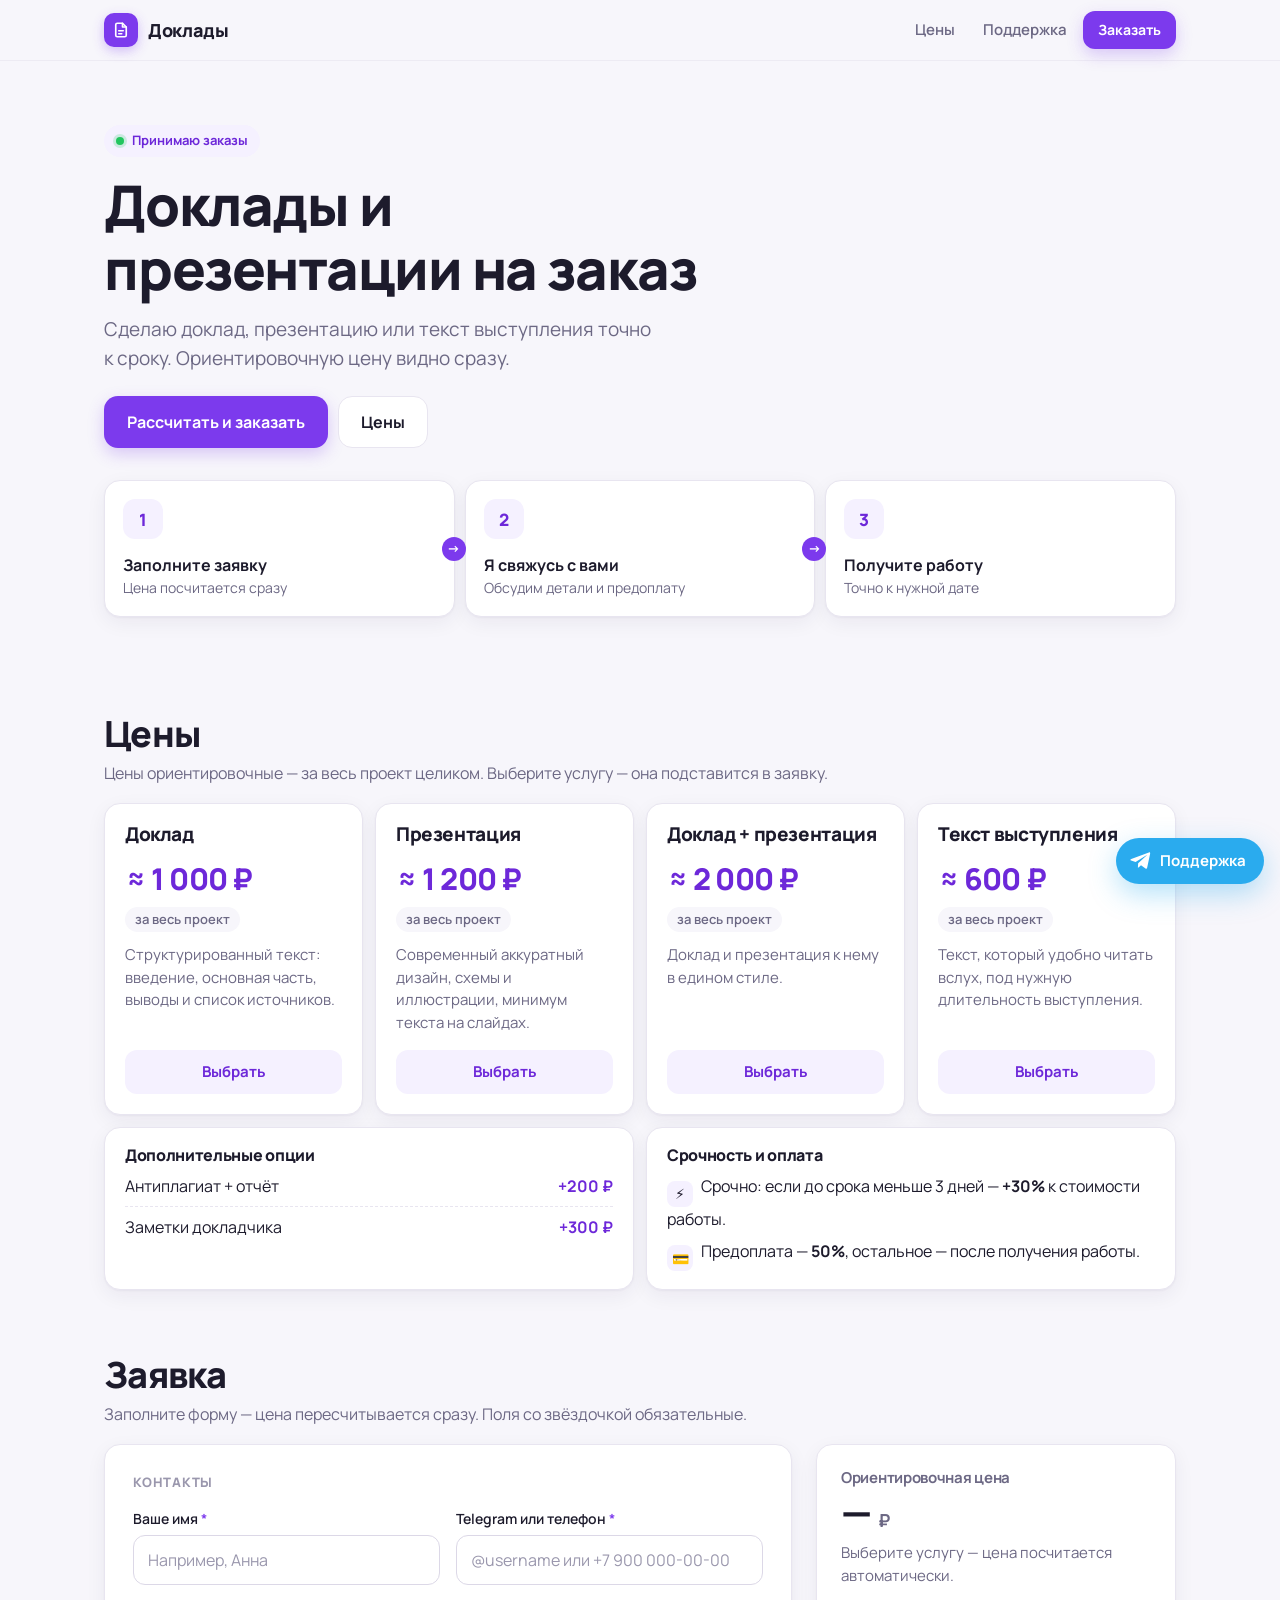
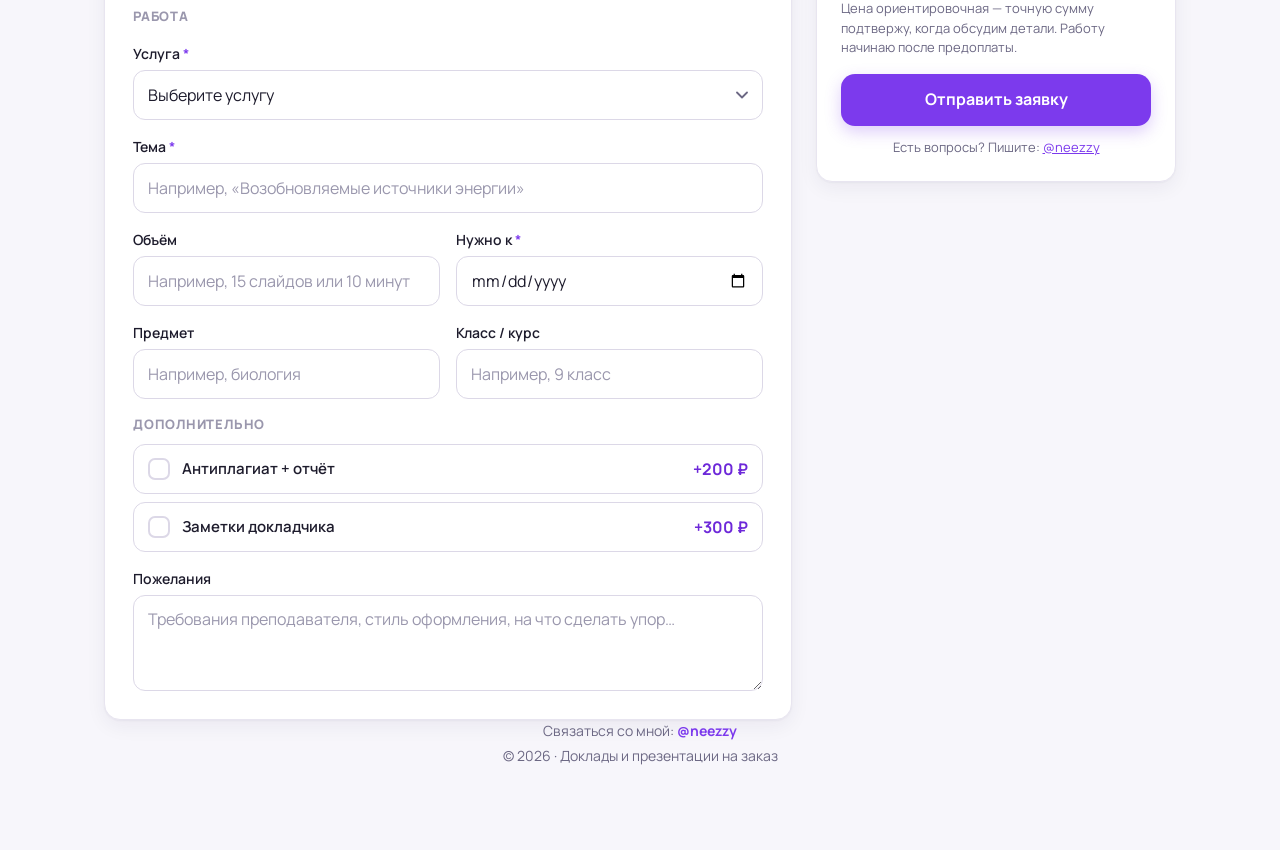
==== index.html @ 3e932bfd "Свой сервер на Node.js вместо Apps Script: админка, Telegram-бот, цены за проект, поддержка @neezzy " ====
<!doctype html>
<html lang="ru">
<head>
  <meta charset="utf-8">
  <meta name="viewport" content="width=device-width, initial-scale=1, viewport-fit=cover">
  <title>Доклады и презентации на заказ</title>
  <meta name="description" content="Доклады, презентации и тексты выступлений на заказ. Цена рассчитывается сразу.">
  <meta name="theme-color" content="#f7f6fb">

  <link rel="manifest" href="manifest.json">
  <link rel="icon" type="image/png" sizes="192x192" href="icons/icon-192.png">
  <link rel="apple-touch-icon" sizes="180x180" href="icons/apple-touch-icon.png">
  <meta name="apple-mobile-web-app-capable" content="yes">
  <meta name="mobile-web-app-capable" content="yes">
  <meta name="apple-mobile-web-app-title" content="Доклады">
  <meta name="apple-mobile-web-app-status-bar-style" content="default">

  <link rel="preconnect" href="https://fonts.googleapis.com">
  <link rel="preconnect" href="https://fonts.gstatic.com" crossorigin>
  <link rel="stylesheet" href="https://fonts.googleapis.com/css2?family=Manrope:wght@400;500;600;700;800&display=swap">
  <link rel="stylesheet" href="app.css">
</head>
<body>

<header class="topbar">
  <div class="wrap topbar-in">
    <a class="brand" href="#top">
      <span class="brand-mark" aria-hidden="true">
        <svg width="18" height="18" viewBox="0 0 24 24" fill="none" stroke="currentColor" stroke-width="2.2" stroke-linecap="round" stroke-linejoin="round"><path d="M14 3H7a2 2 0 0 0-2 2v14a2 2 0 0 0 2 2h10a2 2 0 0 0 2-2V8z"/><path d="M14 3v5h5"/><path d="M9 13h6M9 17h4"/></svg>
      </span>
      Доклады
    </a>
    <nav class="topnav" aria-label="Разделы">
      <a href="#prices">Цены</a>
      <a href="#" class="support-link" data-support target="_blank" rel="noopener">Поддержка</a>
      <a href="#order" class="btn btn-sm btn-primary">Заказать</a>
    </nav>
  </div>
</header>

<main id="top">
  <!-- Первый экран -->
  <section class="hero wrap">
    <span class="eyebrow" id="eyebrow">Принимаю заказы</span>
    <h1 id="heroTitle">Доклады и презентации на заказ</h1>
    <p class="lead" id="heroSubtitle"></p>
    <div class="hero-actions">
      <a href="#order" class="btn btn-primary btn-lg">Рассчитать и заказать</a>
      <a href="#prices" class="btn btn-ghost btn-lg">Цены</a>
    </div>
    <ol class="steps">
      <li class="step card">
        <span class="step-num">1</span>
        <div><b data-step-title>Заполните заявку</b><span class="sub" data-step-sub>Цена посчитается сразу</span></div>
      </li>
      <li class="step card">
        <span class="step-num">2</span>
        <div><b data-step-title>Я свяжусь с вами</b><span class="sub" data-step-sub>Обсудим детали и предоплату</span></div>
      </li>
      <li class="step card">
        <span class="step-num">3</span>
        <div><b data-step-title>Получите работу</b><span class="sub" data-step-sub>Точно к нужной дате</span></div>
      </li>
    </ol>
  </section>

  <!-- Цены -->
  <section id="prices" class="section wrap">
    <div class="section-head">
      <h2>Цены</h2>
      <p id="pricesText"></p>
    </div>
    <div class="services" id="servicesGrid"></div>
    <div class="extras">
      <div class="card extra-card" id="optionsCard">
        <h3>Дополнительные опции</h3>
        <ul class="extra-list" id="optionsList"></ul>
      </div>
      <div class="card extra-card">
        <h3>Срочность и оплата</h3>
        <p id="urgencyText"></p>
        <p id="prepayText"></p>
      </div>
    </div>
  </section>

  <!-- Заявка -->
  <section id="order" class="section wrap">
    <div class="section-head">
      <h2>Заявка</h2>
      <p>Заполните форму — цена пересчитывается сразу. Поля со звёздочкой обязательные.</p>
    </div>

    <div class="order-grid">
      <form id="orderForm" class="card form" novalidate autocomplete="on">
        <div class="form-group-title">Контакты</div>
        <div class="row-2">
          <div class="field">
            <label for="f-name">Ваше имя <span class="req">*</span></label>
            <input id="f-name" name="name" required maxlength="100" autocomplete="name" placeholder="Например, Анна">
            <div class="err">Укажите имя</div>
          </div>
          <div class="field">
            <label for="f-contact">Telegram или телефон <span class="req">*</span></label>
            <input id="f-contact" name="contact" required maxlength="100" autocomplete="tel" inputmode="text" placeholder="@username или +7 900 000-00-00">
            <div class="err">Укажите, как с вами связаться</div>
          </div>
        </div>

        <div class="form-group-title">Работа</div>
        <div class="field">
          <label for="f-service">Услуга <span class="req">*</span></label>
          <select id="f-service" name="serviceId" required></select>
          <div class="err">Выберите услугу</div>
        </div>
        <div class="field">
          <label for="f-topic">Тема <span class="req">*</span></label>
          <input id="f-topic" name="topic" required maxlength="300" placeholder="Например, «Возобновляемые источники энергии»">
          <div class="err">Укажите тему</div>
        </div>
        <div class="row-2">
          <div class="field">
            <label for="f-volume">Объём</label>
            <input id="f-volume" name="volume" maxlength="100" placeholder="Например, 15 слайдов или 10 минут">
          </div>
          <div class="field">
            <label for="f-deadline">Нужно к <span class="req">*</span></label>
            <input id="f-deadline" name="deadline" type="date" required>
            <div class="err">Выберите дату не раньше сегодняшней</div>
          </div>
        </div>
        <div class="row-2">
          <div class="field">
            <label for="f-subject">Предмет</label>
            <input id="f-subject" name="subject" maxlength="100" placeholder="Например, биология">
          </div>
          <div class="field">
            <label for="f-grade">Класс / курс</label>
            <input id="f-grade" name="grade" maxlength="50" placeholder="Например, 9 класс">
          </div>
        </div>

        <div id="optionsBlock">
          <div class="form-group-title" style="margin-bottom:10px">Дополнительно</div>
          <div class="options-list" id="optionsChecks"></div>
        </div>

        <div class="field">
          <label for="f-wishes">Пожелания</label>
          <textarea id="f-wishes" name="wishes" maxlength="2000" placeholder="Требования преподавателя, стиль оформления, на что сделать упор…"></textarea>
        </div>

        <!-- Ловушка для ботов: люди это поле не видят -->
        <div class="hp-field" aria-hidden="true">
          <label for="f-website">Не заполняйте это поле</label>
          <input id="f-website" name="website" tabindex="-1" autocomplete="off">
        </div>
      </form>

      <aside class="summary card" aria-live="polite">
        <h3>Ориентировочная цена</h3>
        <div id="summaryBody"></div>
        <div class="form-error" id="formError" hidden></div>
        <button type="submit" form="orderForm" class="btn btn-primary btn-lg btn-block" id="submitBtn">Отправить заявку</button>
        <div class="summary-contact" id="summaryContact"></div>
      </aside>
    </div>
  </section>
</main>

<footer class="site-footer wrap">
  <div id="footerContact"></div>
  <div style="margin-top:4px">© <span id="year"></span> · <span id="footerText">Доклады и презентации на заказ</span></div>
</footer>

<!-- Кнопка поддержки -->
<a href="#" class="support-fab" data-support target="_blank" rel="noopener" aria-label="Написать в поддержку в Telegram" hidden>
  <svg width="22" height="22" viewBox="0 0 24 24" fill="currentColor" aria-hidden="true"><path d="M21.9 4.3 18.7 19.4c-.2 1.1-.9 1.3-1.8.8l-4.9-3.6-2.4 2.3c-.3.3-.5.5-1 .5l.3-5 9.2-8.3c.4-.4-.1-.6-.6-.2L6.1 13 1.2 11.5c-1.1-.3-1.1-1.1.2-1.6L20.6 2.6c.9-.3 1.7.2 1.3 1.7z"/></svg>
  <span>Поддержка</span>
</a>

<!-- Окно «Заявка отправлена» -->
<div class="modal" id="doneModal" hidden role="dialog" aria-modal="true" aria-labelledby="doneTitle">
  <div class="modal-box card">
    <div class="modal-ico" aria-hidden="true">
      <svg width="32" height="32" viewBox="0 0 24 24" fill="none" stroke="currentColor" stroke-width="2.4" stroke-linecap="round" stroke-linejoin="round"><path d="m5 12.5 4.5 4.5L19 7.5"/></svg>
    </div>
    <h2 id="doneTitle">Заявка отправлена</h2>
    <p>Я скоро свяжусь с вами, чтобы обсудить детали.<br><span id="doneSupport"></span></p>
    <div class="modal-facts">
      <div class="modal-fact"><span>Номер заявки</span><b id="doneId">—</b></div>
      <div class="modal-fact"><span>Сумма</span><b id="doneTotal">—</b></div>
    </div>
    <p id="donePrepay" style="margin:-8px 0 18px;font-size:14px"></p>
    <button type="button" class="btn btn-primary btn-block btn-lg" id="doneClose">Хорошо</button>
  </div>
</div>

<script src="config.js"></script>
<script src="common.js"></script>
<script>
(function () {
  'use strict';
  var A = window.App;
  var $ = function (id) { return document.getElementById(id); };
  var config = A.normalizeConfig(A.DEFAULT_CONFIG);
  var CLIENT_KEY = 'zk_client';

  var form = $('orderForm');
  var f = {
    name: $('f-name'), contact: $('f-contact'), service: $('f-service'), topic: $('f-topic'),
    volume: $('f-volume'), deadline: $('f-deadline'), subject: $('f-subject'), grade: $('f-grade'),
    wishes: $('f-wishes'), website: $('f-website')
  };

  A.mountDemoBanner();
  $('year').textContent = new Date().getFullYear();
  f.deadline.min = A.todayStr();

  // Имя и контакт из прошлого раза
  var saved = A.lsGet(CLIENT_KEY, null);
  if (saved) {
    f.name.value = saved.name || '';
    f.contact.value = saved.contact || '';
  }

  function contactLinkHtml(contact) {
    var href = A.contactHref(contact);
    var text = A.esc(contact);
    return href ? '<a href="' + A.esc(href) + '" target="_blank" rel="noopener">' + text + '</a>' : '<b>' + text + '</b>';
  }

  function renderTexts() {
    $('eyebrow').textContent = config.eyebrow;
    $('eyebrow').hidden = !config.eyebrow;
    var titles = document.querySelectorAll('[data-step-title]');
    var subs = document.querySelectorAll('[data-step-sub]');
    config.steps.forEach(function (st, i) {
      titles[i].textContent = st.title;
      subs[i].textContent = st.sub;
      titles[i].closest('.step').hidden = !st.title && !st.sub;
    });
    $('pricesText').textContent = config.pricesText;
    $('pricesText').hidden = !config.pricesText;
    $('footerText').textContent = config.footerText;
    var supportHref = A.contactHref(config.support);
    document.querySelectorAll('[data-support]').forEach(function (a) {
      a.hidden = !supportHref;
      if (supportHref) a.href = supportHref;
    });
    $('doneSupport').innerHTML = config.support ? 'Если что-то срочно — пишите: ' + contactLinkHtml(config.support) : '';
    $('heroTitle').textContent = config.heroTitle;
    $('heroSubtitle').textContent = config.heroSubtitle;
    $('heroSubtitle').hidden = !config.heroSubtitle;
    if (config.contact) {
      $('footerContact').innerHTML = 'Связаться со мной: ' + contactLinkHtml(config.contact);
      $('summaryContact').innerHTML = 'Есть вопросы? Пишите: ' + contactLinkHtml(config.contact);
    } else {
      $('footerContact').innerHTML = '';
      $('summaryContact').innerHTML = '';
    }
  }

  function renderPrices() {
    $('servicesGrid').innerHTML = config.services.map(function (s) {
      return '<article class="service card">' +
        '<h3>' + A.esc(s.name) + '</h3>' +
        '<div class="service-price"><span class="amount">≈ ' + A.money(s.price) + '</span></div>' +
        '<span class="service-min">за весь проект</span>' +
        (s.desc ? '<p>' + A.esc(s.desc) + '</p>' : '<p></p>') +
        '<button type="button" class="btn btn-soft btn-block" data-pick="' + A.esc(s.id) + '">Выбрать</button>' +
        '</article>';
    }).join('');

    $('optionsCard').hidden = !config.options.length;
    $('optionsList').innerHTML = config.options.map(function (o) {
      return '<li><span>' + A.esc(o.name) + '</span><b>+' + A.money(o.price) + '</b></li>';
    }).join('');

    var u = config.urgency;
    $('urgencyText').innerHTML = u.percent > 0 && u.days > 0
      ? '<span class="ico">⚡</span>Срочно: если до срока меньше ' + u.days + ' ' + A.plural(u.days, ['дня', 'дней', 'дней']) + ' — <b>+' + u.percent + '%</b> к стоимости работы.'
      : '<span class="ico">⚡</span>Срочные заказы — без наценки.';
    $('prepayText').innerHTML = config.prepay > 0
      ? '<span class="ico">💳</span>Предоплата — <b>' + config.prepay + '%</b>, остальное — после получения работы.'
      : '<span class="ico">💳</span>Оплата после получения работы.';
  }

  function renderFormChoices() {
    var current = f.service.value;
    f.service.innerHTML = '<option value="" disabled' + (current ? '' : ' selected') + '>Выберите услугу</option>' +
      config.services.map(function (s) {
        return '<option value="' + A.esc(s.id) + '">' + A.esc(s.name) + ' — ≈ ' + A.money(s.price) + '</option>';
      }).join('');
    if (current && config.services.some(function (s) { return s.id === current; })) f.service.value = current;

    var checked = selectedOptions();
    $('optionsBlock').hidden = !config.options.length;
    $('optionsChecks').innerHTML = config.options.map(function (o) {
      return '<label class="check"><input type="checkbox" name="options" value="' + A.esc(o.id) + '"' +
        (checked.indexOf(o.id) !== -1 ? ' checked' : '') + '>' +
        '<span class="check-text">' + A.esc(o.name) + '</span><span class="check-price">+' + A.money(o.price) + '</span></label>';
    }).join('');
  }

  function selectedOptions() {
    return Array.prototype.map.call(form.querySelectorAll('input[name="options"]:checked'), function (x) { return x.value; });
  }

  function readForm() {
    return {
      name: f.name.value, contact: f.contact.value, serviceId: f.service.value, topic: f.topic.value,
      volume: f.volume.value, deadline: f.deadline.value, subject: f.subject.value, grade: f.grade.value,
      wishes: f.wishes.value, options: selectedOptions(), website: f.website.value
    };
  }

  function updateSummary() {
    var input = readForm();
    var c = A.calcPrice(config, input);
    if (!c.ok) {
      $('summaryBody').innerHTML =
        '<div class="summary-total">— <small>₽</small></div>' +
        '<p class="summary-empty">Выберите услугу — цена посчитается автоматически.</p>' +
        (config.note ? '<p class="summary-note">' + A.esc(config.note) + '</p>' : '');
      return;
    }
    var lines = [];
    lines.push('<li><span>' + A.esc(c.service.name) + ' (весь проект)</span><span>' + A.money(c.base) + '</span></li>');
    c.options.forEach(function (o) {
      lines.push('<li><span>' + A.esc(o.name) + '</span><span>+' + A.money(o.price) + '</span></li>');
    });
    if (c.urgent) {
      var when = c.daysLeft === 0 ? 'сегодня' : 'через ' + c.daysLeft + ' ' + A.plural(c.daysLeft, ['день', 'дня', 'дней']);
      lines.push('<li class="urgent"><span>Срочность (' + when + '), +' + config.urgency.percent + '%</span><span>+' + A.money(c.urgencySum) + '</span></li>');
    }
    $('summaryBody').innerHTML =
      '<div class="summary-total">≈ ' + A.money(c.total) + '</div>' +
      '<ul class="summary-lines">' + lines.join('') + '</ul>' +
      (config.prepay > 0 ? '<div class="summary-prepay"><span>Предоплата ' + config.prepay + '%</span><b>' + A.money(c.prepay) + '</b></div>' : '') +
      (config.note ? '<p class="summary-note">' + A.esc(config.note) + '</p>' : '');
  }

  function renderAll() {
    renderTexts();
    renderPrices();
    renderFormChoices();
    updateSummary();
  }

  A.loadConfig(function (cfg) {
    config = cfg;
    renderAll();
  });

  // «Выбрать» в карточке услуги
  $('servicesGrid').addEventListener('click', function (e) {
    var btn = e.target.closest('[data-pick]');
    if (!btn) return;
    f.service.value = btn.getAttribute('data-pick');
    f.service.closest('.field').classList.remove('invalid');
    updateSummary();
    document.getElementById('order').scrollIntoView({ behavior: 'smooth', block: 'start' });
    setTimeout(function () { (f.name.value ? f.topic : f.name).focus({ preventScroll: true }); }, 450);
  });

  form.addEventListener('input', function (e) {
    var field = e.target.closest('.field');
    if (field) field.classList.remove('invalid');
    $('formError').hidden = true;
    updateSummary();
  });
  form.addEventListener('change', updateSummary);

  function validate() {
    var bad = [];
    function check(el, ok) {
      var field = el.closest('.field');
      field.classList.toggle('invalid', !ok);
      if (!ok) bad.push(el);
    }
    var dl = A.daysUntil(f.deadline.value);
    check(f.name, f.name.value.trim().length > 0);
    check(f.contact, f.contact.value.trim().length >= 3);
    check(f.service, !!f.service.value);
    check(f.topic, f.topic.value.trim().length > 0);
    check(f.deadline, dl !== null && dl >= 0 && dl <= 730);
    if (bad.length) {
      bad[0].focus();
      bad[0].scrollIntoView({ behavior: 'smooth', block: 'center' });
    }
    return !bad.length;
  }

  form.addEventListener('submit', function (e) {
    e.preventDefault();
    $('formError').hidden = true;
    if (!validate()) return;

    var input = readForm();
    var calc = A.calcPrice(config, input);
    var btn = $('submitBtn');
    btn.disabled = true;
    btn.textContent = 'Отправляем…';

    A.api('order', { order: input }).then(function (res) {
      A.lsSet(CLIENT_KEY, { name: input.name.trim(), contact: input.contact.trim() });
      var total = res.total != null ? res.total : calc.total;
      var prepay = res.prepay != null ? res.prepay : calc.prepay;
      $('doneId').textContent = '№' + (res.id || '—');
      $('doneTotal').textContent = '≈ ' + A.money(total);
      $('donePrepay').textContent = config.prepay > 0 ? 'Предоплата ' + config.prepay + '%: ' + A.money(prepay) : '';
      $('doneModal').hidden = false;
      $('doneClose').focus();

      // Очищаем поля заказа, имя и контакт оставляем
      [f.topic, f.volume, f.deadline, f.subject, f.grade, f.wishes].forEach(function (el) { el.value = ''; });
      f.service.selectedIndex = 0;
      form.querySelectorAll('input[name="options"]').forEach(function (x) { x.checked = false; });
      updateSummary();
    }).catch(function (err) {
      $('formError').textContent = err.message || 'Не удалось отправить заявку';
      $('formError').hidden = false;
    }).then(function () {
      btn.disabled = false;
      btn.textContent = 'Отправить заявку';
    });
  });

  function closeModal() { $('doneModal').hidden = true; }
  $('doneClose').addEventListener('click', closeModal);
  $('doneModal').addEventListener('click', function (e) { if (e.target === this) closeModal(); });
  document.addEventListener('keydown', function (e) { if (e.key === 'Escape') closeModal(); });

  A.showIosInstallHint('zk_ios_hint_client', 'Доклады');
})();
</script>
</body>
</html>
---- app.css ----
/* ===== Базовые переменные ===== */
:root {
  color-scheme: light;
  --accent: #7c3aed;
  --accent-600: #6d28d9;
  --accent-700: #5b21b6;
  --accent-50: #f5f1ff;
  --accent-100: #ece4ff;
  --accent-200: #dccdfd;
  --bg: #f7f6fb;
  --card: #ffffff;
  --text: #1d1b2c;
  --muted: #6c6884;
  --faint: #9a97ad;
  --border: #e8e5f0;
  --input: #dcd8e7;
  --green: #15803d;
  --green-bg: #e9f8ef;
  --amber: #b45309;
  --amber-bg: #fff4dc;
  --red: #dc2626;
  --red-bg: #fdecec;
  --blue: #2563eb;
  --blue-bg: #e8f0fe;
  --gray: #8f8ca3;
  --radius-sm: 12px;
  --radius: 14px;
  --radius-lg: 16px;
  --shadow: 0 1px 2px rgba(30, 20, 70, .04), 0 6px 20px rgba(30, 20, 70, .06);
  --shadow-lg: 0 2px 6px rgba(30, 20, 70, .05), 0 20px 48px rgba(30, 20, 70, .12);
  --safe-top: env(safe-area-inset-top, 0px);
  --safe-right: env(safe-area-inset-right, 0px);
  --safe-bottom: env(safe-area-inset-bottom, 0px);
  --safe-left: env(safe-area-inset-left, 0px);
  --header-h: 60px;
}

*, *::before, *::after { box-sizing: border-box; }

html {
  -webkit-text-size-adjust: 100%;
  text-size-adjust: 100%;
  scroll-behavior: smooth;
  scroll-padding-top: calc(var(--header-h) + var(--safe-top) + 12px);
}

body {
  margin: 0;
  min-height: 100vh;
  min-height: 100dvh;
  font-family: 'Manrope', system-ui, -apple-system, 'Segoe UI', Roboto, sans-serif;
  font-size: 16px;
  line-height: 1.5;
  color: var(--text);
  background: var(--bg);
  -webkit-font-smoothing: antialiased;
  -webkit-tap-highlight-color: transparent;
  padding-left: var(--safe-left);
  padding-right: var(--safe-right);
  overflow-x: hidden;
}

h1, h2, h3 { line-height: 1.15; margin: 0; letter-spacing: -.02em; }
p { margin: 0; }
a { color: var(--accent); }
img { max-width: 100%; display: block; }
[hidden] { display: none !important; }

.wrap {
  width: 100%;
  max-width: 1120px;
  margin: 0 auto;
  padding: 0 16px;
}

.muted { color: var(--muted); }
.visually-hidden {
  position: absolute !important; width: 1px; height: 1px; overflow: hidden;
  clip: rect(0 0 0 0); white-space: nowrap;
}

/* ===== Кнопки ===== */
.btn {
  -webkit-appearance: none;
  appearance: none;
  display: inline-flex;
  align-items: center;
  justify-content: center;
  gap: 8px;
  min-height: 44px;
  padding: 10px 18px;
  border: 1px solid transparent;
  border-radius: var(--radius-sm);
  font: inherit;
  font-weight: 700;
  font-size: 15px;
  line-height: 1.2;
  text-decoration: none;
  cursor: pointer;
  transition: background-color .15s, border-color .15s, color .15s, box-shadow .15s, transform .1s;
  white-space: nowrap;
  user-select: none;
}
.btn:active { transform: translateY(1px); }
.btn:disabled { opacity: .6; cursor: default; transform: none; }
.btn:focus-visible { outline: 3px solid var(--accent-200); outline-offset: 2px; }

.btn-primary { background: var(--accent); color: #fff; box-shadow: 0 6px 16px rgba(124, 58, 237, .25); }
.btn-primary:hover { background: var(--accent-600); }
.btn-ghost { background: var(--card); color: var(--text); border-color: var(--border); }
.btn-ghost:hover { border-color: var(--accent-200); color: var(--accent-600); }
.btn-soft { background: var(--accent-50); color: var(--accent-600); }
.btn-soft:hover { background: var(--accent-100); }
.btn-danger { background: transparent; color: var(--red); border-color: transparent; }
.btn-danger:hover { background: var(--red-bg); }
.btn-lg { min-height: 52px; padding: 14px 22px; font-size: 16px; border-radius: var(--radius); }
.btn-sm { min-height: 38px; padding: 8px 14px; font-size: 14px; }
.btn-block { width: 100%; }
.btn-icon { min-width: 44px; padding: 10px; }

/* ===== Карточки ===== */
.card {
  background: var(--card);
  border: 1px solid var(--border);
  border-radius: var(--radius-lg);
  box-shadow: var(--shadow);
}

/* ===== Поля ===== */
.field { display: flex; flex-direction: column; gap: 6px; min-width: 0; }
.field > label, .field-label { font-weight: 600; font-size: 14px; color: var(--text); }
.req { color: var(--accent); }
.hint { font-size: 13px; color: var(--muted); }

.input, .field input, .field select, .field textarea {
  -webkit-appearance: none;
  appearance: none;
  width: 100%;
  min-height: 48px;
  padding: 12px 14px;
  font: inherit;
  font-size: 16px; /* меньше 16px — iOS будет приближать поле */
  color: var(--text);
  background: #fff;
  border: 1px solid var(--input);
  border-radius: var(--radius-sm);
  transition: border-color .15s, box-shadow .15s;
}
.field textarea, textarea.input { min-height: 96px; resize: vertical; line-height: 1.45; }
.field select, select.input {
  padding-right: 40px;
  background-image: url("data:image/svg+xml,%3Csvg xmlns='http://www.w3.org/2000/svg' width='12' height='8' viewBox='0 0 12 8'%3E%3Cpath d='M1 1.5 6 6.5l5-5' fill='none' stroke='%236c6884' stroke-width='1.8' stroke-linecap='round' stroke-linejoin='round'/%3E%3C/svg%3E");
  background-repeat: no-repeat;
  background-position: right 14px center;
}
.field input[type="date"] { display: block; line-height: 22px; }
.field input[type="date"]::-webkit-date-and-time-value { text-align: left; }
.input:focus, .field input:focus, .field select:focus, .field textarea:focus {
  outline: none;
  border-color: var(--accent);
  box-shadow: 0 0 0 4px var(--accent-100);
}
.input::placeholder, .field input::placeholder, .field textarea::placeholder { color: var(--faint); }
.field.invalid input, .field.invalid select, .field.invalid textarea { border-color: var(--red); }
.field .err { display: none; font-size: 13px; color: var(--red); font-weight: 600; }
.field.invalid .err { display: block; }

.check {
  display: flex;
  align-items: center;
  gap: 12px;
  padding: 12px 14px;
  border: 1px solid var(--input);
  border-radius: var(--radius-sm);
  background: #fff;
  cursor: pointer;
  transition: border-color .15s, background-color .15s;
}
.check:hover { border-color: var(--accent-200); }
.check input {
  -webkit-appearance: none;
  appearance: none;
  flex: none;
  width: 22px; height: 22px;
  margin: 0;
  border: 2px solid var(--input);
  border-radius: 7px;
  background: #fff center / 14px no-repeat;
  cursor: pointer;
  transition: background-color .15s, border-color .15s;
}
.check input:checked {
  background-color: var(--accent);
  border-color: var(--accent);
  background-image: url("data:image/svg+xml,%3Csvg xmlns='http://www.w3.org/2000/svg' viewBox='0 0 16 16'%3E%3Cpath d='m3.5 8.5 3 3 6-7' fill='none' stroke='%23fff' stroke-width='2.2' stroke-linecap='round' stroke-linejoin='round'/%3E%3C/svg%3E");
}
.check input:focus-visible { outline: 3px solid var(--accent-200); outline-offset: 2px; }
.check:has(input:checked) { border-color: var(--accent); background: var(--accent-50); }
.check-text { flex: 1; font-weight: 600; font-size: 15px; }
.check-price { font-weight: 700; color: var(--accent-600); white-space: nowrap; }

/* ===== Плашка демо-режима ===== */
.demo-banner {
  position: relative;
  z-index: 60;
  padding: calc(8px + var(--safe-top)) 16px 8px;
  background: #fff4dc;
  color: #7a4a00;
  font-size: 13px;
  text-align: center;
  border-bottom: 1px solid #f6dfa8;
}
.is-demo .topbar { top: 0; }

/* ===== Тост ===== */
.toast {
  position: fixed;
  left: 50%;
  bottom: calc(24px + var(--safe-bottom));
  z-index: 200;
  max-width: calc(100% - 32px);
  padding: 12px 18px;
  border-radius: var(--radius-sm);
  background: #1d1b2c;
  color: #fff;
  font-weight: 600;
  font-size: 14px;
  box-shadow: var(--shadow-lg);
  transform: translate(-50%, 20px);
  opacity: 0;
  pointer-events: none;
  transition: opacity .2s, transform .2s;
}
.toast.show { opacity: 1; transform: translate(-50%, 0); }
.toast-error { background: var(--red); }
.toast-ok { background: #1d1b2c; }

/* ===== Подсказка «На экран Домой» ===== */
.ios-hint {
  position: fixed;
  left: 12px;
  right: 12px;
  bottom: calc(12px + var(--safe-bottom));
  z-index: 150;
  display: flex;
  align-items: center;
  gap: 12px;
  padding: 12px 12px 12px 14px;
  background: #fff;
  border: 1px solid var(--border);
  border-radius: var(--radius-lg);
  box-shadow: var(--shadow-lg);
  animation: slide-up .3s ease-out;
}
.ios-hint-icon img { width: 44px; height: 44px; border-radius: 11px; }
.ios-hint-text { flex: 1; display: flex; flex-direction: column; font-size: 13px; color: var(--muted); line-height: 1.4; }
.ios-hint-text b { color: var(--text); font-size: 14px; }
.ios-share { display: inline-flex; vertical-align: -3px; color: #0a84ff; }
.ios-hint-close {
  flex: none;
  width: 36px; height: 36px;
  border: 0;
  border-radius: 50%;
  background: var(--bg);
  color: var(--muted);
  font-size: 22px;
  line-height: 1;
  cursor: pointer;
}
@keyframes slide-up { from { transform: translateY(20px); opacity: 0; } to { transform: none; opacity: 1; } }

/* ===================================================================
   КЛИЕНТСКИЙ САЙТ
   =================================================================== */

.topbar {
  position: sticky;
  top: 0;
  z-index: 50;
  padding-top: var(--safe-top);
  background: rgba(247, 246, 251, .85);
  -webkit-backdrop-filter: saturate(180%) blur(14px);
  backdrop-filter: saturate(180%) blur(14px);
  border-bottom: 1px solid rgba(232, 229, 240, .7);
}
.is-demo .topbar { padding-top: 0; }
.topbar-in { display: flex; align-items: center; justify-content: space-between; height: var(--header-h); gap: 12px; }
.brand { display: inline-flex; align-items: center; gap: 10px; font-weight: 800; font-size: 18px; color: var(--text); text-decoration: none; letter-spacing: -.02em; }
.brand-mark {
  display: grid; place-items: center;
  width: 34px; height: 34px;
  border-radius: 10px;
  background: var(--accent);
  color: #fff;
  box-shadow: 0 4px 12px rgba(124, 58, 237, .3);
}
.topnav { display: flex; align-items: center; gap: 4px; }
.topnav a:not(.btn) {
  padding: 8px 12px;
  border-radius: 10px;
  color: var(--muted);
  font-weight: 600;
  font-size: 15px;
  text-decoration: none;
}
.topnav a:not(.btn):hover { color: var(--text); background: rgba(124, 58, 237, .06); }

/* Первый экран */
.hero { padding-top: 36px; padding-bottom: 24px; }
.eyebrow {
  display: inline-flex; align-items: center; gap: 8px;
  padding: 6px 12px;
  border-radius: 999px;
  background: var(--accent-50);
  color: var(--accent-600);
  font-size: 13px;
  font-weight: 700;
}
.eyebrow::before { content: ''; width: 8px; height: 8px; border-radius: 50%; background: #22c55e; box-shadow: 0 0 0 3px rgba(34, 197, 94, .2); }
.hero h1 { margin-top: 16px; font-size: clamp(32px, 8.5vw, 56px); font-weight: 800; max-width: 16ch; }
.hero h1 .accent { color: var(--accent); }
.hero .lead { margin-top: 14px; font-size: clamp(16px, 4.2vw, 19px); color: var(--muted); max-width: 46ch; }
.hero-actions { display: flex; flex-wrap: wrap; gap: 10px; margin-top: 24px; }
.hero-actions .btn { flex: 1 1 auto; }

.steps { list-style: none; margin: 32px 0 0; padding: 0; display: grid; gap: 10px; counter-reset: step; }
.step {
  position: relative;
  display: flex; align-items: center; gap: 14px;
  padding: 14px 16px;
}
.step-num {
  flex: none;
  display: grid; place-items: center;
  width: 40px; height: 40px;
  border-radius: 12px;
  background: var(--accent-50);
  color: var(--accent-600);
  font-weight: 800;
  font-size: 17px;
}
.step b { display: block; font-size: 16px; }
.step span.sub { display: block; color: var(--muted); font-size: 14px; }

/* Секции */
.section { padding-top: 40px; padding-bottom: 8px; }
.section-head { margin-bottom: 18px; }
.section-head h2 { font-size: clamp(26px, 6vw, 36px); font-weight: 800; }
.section-head p { margin-top: 6px; color: var(--muted); }

/* Цены */
.services { display: grid; gap: 12px; }
.service {
  display: flex; flex-direction: column;
  padding: 20px;
  transition: border-color .15s, box-shadow .15s, transform .15s;
}
.service:hover { border-color: var(--accent-200); box-shadow: var(--shadow-lg); }
.service h3 { font-size: 19px; font-weight: 800; }
.service-price { margin-top: 10px; display: flex; align-items: baseline; gap: 6px; flex-wrap: wrap; }
.service-price .amount { font-size: 30px; font-weight: 800; letter-spacing: -.03em; color: var(--accent-600); }
.service-price .per { color: var(--muted); font-weight: 600; }
.service-min {
  display: inline-block;
  margin-top: 6px;
  padding: 3px 10px;
  border-radius: 999px;
  background: var(--bg);
  color: var(--muted);
  font-size: 13px;
  font-weight: 600;
  align-self: flex-start;
}
.service p { margin-top: 12px; color: var(--muted); font-size: 15px; flex: 1; }
.service .btn { margin-top: 16px; }

.extras { display: grid; gap: 12px; margin-top: 12px; }
.extra-card { padding: 18px 20px; }
.extra-card h3 { font-size: 16px; font-weight: 800; margin-bottom: 10px; }
.extra-list { list-style: none; margin: 0; padding: 0; }
.extra-list li { display: flex; justify-content: space-between; gap: 12px; padding: 8px 0; border-top: 1px dashed var(--border); }
.extra-list li:first-child { border-top: 0; padding-top: 0; }
.extra-list b { white-space: nowrap; color: var(--accent-600); }
.extra-card p + p { margin-top: 8px; }
.extra-card .ico { display: inline-grid; place-items: center; width: 26px; height: 26px; margin-right: 8px; border-radius: 8px; background: var(--accent-50); vertical-align: -7px; font-size: 14px; }

/* Форма заявки */
.order-grid { display: grid; gap: 16px; align-items: start; }
.form { padding: 20px; display: grid; gap: 16px; }
.form-group-title { font-size: 13px; font-weight: 800; letter-spacing: .06em; text-transform: uppercase; color: var(--faint); margin-top: 6px; }
.form-group-title:first-child { margin-top: 0; }
.row-2 { display: grid; gap: 16px; }
.options-list { display: grid; gap: 8px; }
.hp-field { position: absolute; left: -10000px; top: auto; width: 1px; height: 1px; overflow: hidden; }

/* Предварительная цена */
.summary { padding: 20px; }
.summary h3 { font-size: 15px; font-weight: 700; color: var(--muted); }
.summary-total { margin-top: 4px; font-size: 40px; font-weight: 800; letter-spacing: -.03em; color: var(--text); line-height: 1.1; }
.summary-total small { font-size: 18px; color: var(--muted); font-weight: 700; }
.summary-empty { margin-top: 8px; color: var(--muted); font-size: 15px; }
.summary-lines { list-style: none; margin: 16px 0 0; padding: 0; font-size: 14px; }
.summary-lines li { display: flex; justify-content: space-between; gap: 12px; padding: 8px 0; border-top: 1px solid var(--border); }
.summary-lines li span:first-child { color: var(--muted); }
.summary-lines li span:last-child { font-weight: 700; white-space: nowrap; }
.summary-lines li.urgent span { color: var(--amber); }
.summary-prepay {
  display: flex; justify-content: space-between; align-items: center; gap: 12px;
  margin-top: 14px;
  padding: 12px 14px;
  border-radius: var(--radius-sm);
  background: var(--accent-50);
  color: var(--accent-700);
  font-weight: 700;
}
.summary-prepay b { font-size: 18px; white-space: nowrap; }
.summary-note { margin-top: 12px; font-size: 13px; color: var(--muted); }
.summary .btn { margin-top: 16px; }
.summary-contact { margin-top: 12px; font-size: 13px; color: var(--muted); text-align: center; }
.form-error {
  margin-top: 12px;
  padding: 10px 12px;
  border-radius: var(--radius-sm);
  background: var(--red-bg);
  color: var(--red);
  font-size: 14px;
  font-weight: 600;
}

.site-footer { padding: 40px 0 calc(32px + var(--safe-bottom)); color: var(--muted); font-size: 14px; text-align: center; }
.site-footer a { font-weight: 700; text-decoration: none; }

/* Модальное окно */
.modal {
  position: fixed; inset: 0;
  z-index: 180;
  display: grid; place-items: center;
  padding: calc(16px + var(--safe-top)) 16px calc(16px + var(--safe-bottom));
  background: rgba(29, 27, 44, .45);
  -webkit-backdrop-filter: blur(4px);
  backdrop-filter: blur(4px);
  animation: fade-in .2s;
}
.modal-box {
  width: 100%; max-width: 420px;
  padding: 28px 24px 24px;
  text-align: center;
  animation: pop-in .25s cubic-bezier(.2, .9, .3, 1.2);
}
.modal-ico {
  display: grid; place-items: center;
  width: 64px; height: 64px;
  margin: 0 auto 16px;
  border-radius: 20px;
  background: var(--green-bg);
  color: var(--green);
}
.modal-box h2 { font-size: 24px; font-weight: 800; }
.modal-box p { margin-top: 8px; color: var(--muted); }
.modal-facts { display: grid; grid-template-columns: 1fr 1fr; gap: 10px; margin: 20px 0; }
.modal-fact { padding: 12px; border-radius: var(--radius-sm); background: var(--bg); }
.modal-fact span { display: block; font-size: 12px; color: var(--muted); font-weight: 600; }
.modal-fact b { display: block; font-size: 20px; margin-top: 2px; }
@keyframes fade-in { from { opacity: 0; } }
@keyframes pop-in { from { opacity: 0; transform: scale(.94); } }

/* ===================================================================
   АДМИНКА
   =================================================================== */

.login {
  min-height: 100vh;
  min-height: 100dvh;
  display: grid; place-items: center;
  padding: calc(24px + var(--safe-top)) 16px calc(24px + var(--safe-bottom));
}
.login-box { width: 100%; max-width: 380px; padding: 28px 24px; display: grid; gap: 16px; }
.login-box .brand { justify-content: center; }
.login-box h1 { font-size: 24px; font-weight: 800; text-align: center; }
.login-box p { text-align: center; color: var(--muted); font-size: 14px; margin-top: -8px; }

.admin-top {
  position: sticky; top: 0; z-index: 50;
  padding-top: var(--safe-top);
  background: rgba(255, 255, 255, .9);
  -webkit-backdrop-filter: saturate(180%) blur(14px);
  backdrop-filter: saturate(180%) blur(14px);
  border-bottom: 1px solid var(--border);
}
.is-demo .admin-top { padding-top: 0; }
.admin-top-in { display: flex; align-items: center; gap: 12px; height: var(--header-h); }
.admin-top .brand { margin-right: auto; }
.top-tabs { display: none; gap: 4px; margin-right: auto; }
.top-tab {
  border: 0; background: transparent;
  padding: 9px 14px;
  border-radius: 10px;
  font: inherit; font-weight: 700; font-size: 15px;
  color: var(--muted);
  cursor: pointer;
}
.top-tab:hover { color: var(--text); background: var(--bg); }
.top-tab.active { color: var(--accent-600); background: var(--accent-50); }
.icon-btn {
  display: grid; place-items: center;
  width: 42px; height: 42px;
  border: 1px solid var(--border);
  border-radius: 12px;
  background: #fff;
  color: var(--muted);
  cursor: pointer;
  transition: color .15s, border-color .15s;
}
.icon-btn:hover { color: var(--accent-600); border-color: var(--accent-200); }
.icon-btn.spinning svg { animation: spin .8s linear infinite; }
@keyframes spin { to { transform: rotate(360deg); } }

.admin-main { padding-top: 16px; padding-bottom: calc(96px + var(--safe-bottom)); }
.tab-title { font-size: 26px; font-weight: 800; margin-bottom: 14px; }

.bottom-nav {
  position: fixed; left: 0; right: 0; bottom: 0; z-index: 60;
  display: grid; grid-template-columns: repeat(3, 1fr);
  padding: 6px calc(8px + var(--safe-right)) calc(6px + var(--safe-bottom)) calc(8px + var(--safe-left));
  background: rgba(255, 255, 255, .94);
  -webkit-backdrop-filter: saturate(180%) blur(14px);
  backdrop-filter: saturate(180%) blur(14px);
  border-top: 1px solid var(--border);
}
.bottom-tab {
  display: flex; flex-direction: column; align-items: center; gap: 2px;
  padding: 6px 4px;
  border: 0; background: transparent;
  border-radius: 12px;
  font: inherit; font-size: 11px; font-weight: 700;
  color: var(--faint);
  cursor: pointer;
}
.bottom-tab svg { width: 24px; height: 24px; }
.bottom-tab.active { color: var(--accent); }

/* Итоги-карточки */
.stats { display: grid; grid-template-columns: repeat(2, 1fr); gap: 10px; }
.stat { padding: 14px 16px; }
.stat-label { font-size: 13px; color: var(--muted); font-weight: 600; }
.stat-value { margin-top: 2px; font-size: 24px; font-weight: 800; letter-spacing: -.02em; }
.stat-sub { font-size: 12px; color: var(--muted); font-weight: 600; }
.stat.accent { background: var(--accent); border-color: var(--accent); color: #fff; }
.stat.accent .stat-label, .stat.accent .stat-sub { color: rgba(255, 255, 255, .8); }
.stat-value.red { color: var(--red); }
.stat-wide { grid-column: span 2; }

/* Фильтры */
.toolbar { display: grid; gap: 10px; margin: 16px 0 14px; }
.chips {
  display: flex; gap: 8px;
  overflow-x: auto;
  margin: 0 -16px; padding: 2px 16px;
  scrollbar-width: none;
  -webkit-overflow-scrolling: touch;
}
.chips::-webkit-scrollbar { display: none; }
.chip {
  flex: none;
  display: inline-flex; align-items: center; gap: 6px;
  min-height: 38px;
  padding: 7px 14px;
  border: 1px solid var(--border);
  border-radius: 999px;
  background: #fff;
  font: inherit; font-size: 14px; font-weight: 700;
  color: var(--muted);
  cursor: pointer;
}
.chip .count { padding: 0 7px; border-radius: 999px; background: var(--bg); font-size: 12px; line-height: 20px; }
.chip.active { background: var(--text); border-color: var(--text); color: #fff; }
.chip.active .count { background: rgba(255, 255, 255, .18); }
.search { position: relative; }
.search svg { position: absolute; left: 14px; top: 50%; transform: translateY(-50%); color: var(--faint); pointer-events: none; }
.search .input { padding-left: 42px; }

/* Карточка заявки */
.orders { display: grid; gap: 12px; }
.order {
  position: relative;
  padding: 16px 16px 14px 20px;
  overflow: hidden;
}
.order::before {
  content: '';
  position: absolute; left: 0; top: 0; bottom: 0;
  width: 5px;
  background: var(--st, var(--gray));
}
.st-new { --st: var(--blue); --st-bg: var(--blue-bg); }
.st-work { --st: var(--accent); --st-bg: var(--accent-50); }
.st-revision { --st: #f59e0b; --st-bg: var(--amber-bg); }
.st-done { --st: #22c55e; --st-bg: var(--green-bg); }
.st-cancelled { --st: #b8b5c7; --st-bg: #f1f0f5; }
.order.st-cancelled { opacity: .78; }

.order-head { display: flex; align-items: flex-start; justify-content: space-between; gap: 12px; }
.order-no { font-size: 13px; color: var(--muted); font-weight: 700; }
.order-name { font-size: 18px; font-weight: 800; line-height: 1.25; margin-top: 2px; word-break: break-word; }
.order-contact { display: inline-block; margin-top: 2px; font-weight: 700; text-decoration: none; word-break: break-all; }
.status-select {
  -webkit-appearance: none; appearance: none;
  flex: none;
  min-height: 36px;
  padding: 6px 30px 6px 12px;
  border: 0;
  border-radius: 999px;
  font: inherit; font-size: 14px; font-weight: 700;
  color: var(--st);
  background: var(--st-bg) url("data:image/svg+xml,%3Csvg xmlns='http://www.w3.org/2000/svg' width='10' height='7' viewBox='0 0 12 8'%3E%3Cpath d='M1 1.5 6 6.5l5-5' fill='none' stroke='%236c6884' stroke-width='2' stroke-linecap='round' stroke-linejoin='round'/%3E%3C/svg%3E") no-repeat right 11px center;
  cursor: pointer;
}
.st-revision .status-select { color: var(--amber); }
.st-done .status-select { color: var(--green); }
.st-cancelled .status-select { color: var(--muted); }

.order-body { margin-top: 10px; display: grid; gap: 4px; font-size: 15px; }
.order-service { font-weight: 700; }
.order-topic { color: var(--muted); word-break: break-word; }
.order-deadline { display: flex; flex-wrap: wrap; align-items: center; gap: 8px; margin-top: 4px; font-weight: 600; }
.badge {
  display: inline-flex; align-items: center;
  padding: 2px 10px;
  border-radius: 999px;
  font-size: 13px; font-weight: 700;
  background: var(--bg); color: var(--muted);
}
.badge-ok { background: var(--green-bg); color: var(--green); }
.badge-warn { background: var(--amber-bg); color: var(--amber); }
.badge-bad { background: var(--red-bg); color: var(--red); }

.money-grid { display: grid; grid-template-columns: repeat(3, 1fr); gap: 8px; margin-top: 14px; }
.money-grid .field > label { font-size: 12px; color: var(--muted); }
.money-grid .field input { min-height: 44px; padding: 10px 12px; font-weight: 700; }
.order .notes { margin-top: 8px; }
.order .notes textarea { min-height: 64px; }
.order-calc { display: flex; flex-wrap: wrap; gap: 6px 16px; margin-top: 10px; font-size: 14px; color: var(--muted); }
.order-calc b { color: var(--text); }
.order-calc b.pos { color: var(--green); }
.order-calc b.neg { color: var(--red); }
.order-actions { display: flex; align-items: center; gap: 8px; margin-top: 12px; flex-wrap: wrap; }
.order-actions .spacer { flex: 1; }
.order details { margin-top: 10px; }
.order summary {
  display: inline-flex; align-items: center; gap: 4px;
  list-style: none;
  font-weight: 700; font-size: 14px;
  color: var(--accent-600);
  cursor: pointer;
}
.order summary::-webkit-details-marker { display: none; }
.order summary::after { content: '›'; transform: rotate(90deg); transition: transform .15s; font-size: 18px; line-height: 1; }
.order details[open] summary::after { transform: rotate(-90deg); }
.details-grid { display: grid; grid-template-columns: auto 1fr; gap: 6px 14px; margin-top: 10px; padding: 12px 14px; border-radius: var(--radius-sm); background: var(--bg); font-size: 14px; }
.details-grid dt { color: var(--muted); font-weight: 600; }
.details-grid dd { margin: 0; word-break: break-word; white-space: pre-wrap; }
.order.dirty .save-btn { box-shadow: 0 0 0 3px var(--accent-200); }

.empty {
  padding: 40px 20px;
  text-align: center;
  color: var(--muted);
}
.empty b { display: block; color: var(--text); font-size: 17px; margin-bottom: 4px; }
.loading { padding: 40px 0; text-align: center; color: var(--muted); }

/* Вкладка «Цены» */
.panel { padding: 18px; }
.panel + .panel { margin-top: 12px; }
.panel h2 { font-size: 18px; font-weight: 800; }
.panel .panel-desc { margin-top: 4px; font-size: 14px; color: var(--muted); }
.edit-list { display: grid; gap: 10px; margin-top: 14px; }
.edit-item { display: grid; gap: 10px; padding: 14px; border: 1px solid var(--border); border-radius: var(--radius); background: #fcfbfe; }
.edit-row { display: grid; gap: 10px; grid-template-columns: repeat(3, 1fr); }
.edit-row-opt { display: grid; gap: 10px; grid-template-columns: 1fr 110px auto; align-items: end; }
.edit-head { display: flex; align-items: center; justify-content: space-between; gap: 8px; }
.edit-head b { font-size: 14px; color: var(--muted); }
.add-btn { margin-top: 12px; }
.inline-fields { display: grid; grid-template-columns: 1fr 1fr; gap: 10px; margin-top: 14px; }
.texts-grid { display: grid; gap: 14px; margin-top: 14px; }
.save-bar {
  position: sticky;
  bottom: calc(72px + var(--safe-bottom));
  z-index: 40;
  display: flex; align-items: center; gap: 12px;
  margin-top: 16px;
  padding: 12px;
  border-radius: var(--radius-lg);
  background: rgba(255, 255, 255, .95);
  -webkit-backdrop-filter: blur(10px);
  backdrop-filter: blur(10px);
  border: 1px solid var(--border);
  box-shadow: var(--shadow-lg);
}
.save-bar span { flex: 1; font-size: 13px; color: var(--muted); }

/* Вкладка «Итоги» */
.report-head { display: flex; flex-wrap: wrap; align-items: center; gap: 10px; margin-bottom: 14px; }
.report-head .tab-title { margin: 0 auto 0 0; }
.report-head select.input { width: auto; min-height: 42px; padding-top: 8px; padding-bottom: 8px; }
.table-wrap { overflow-x: auto; -webkit-overflow-scrolling: touch; }
.report-table { width: 100%; border-collapse: collapse; font-size: 14px; font-variant-numeric: tabular-nums; }
.report-table th, .report-table td { padding: 11px 12px; text-align: right; white-space: nowrap; border-bottom: 1px solid var(--border); }
.report-table th:first-child, .report-table td:first-child { text-align: left; position: sticky; left: 0; background: #fff; }
.report-table thead th { font-size: 12px; font-weight: 700; color: var(--muted); text-transform: uppercase; letter-spacing: .04em; background: #fcfbfe; }
.report-table thead th:first-child { background: #fcfbfe; }
.report-table tr.zero td { color: var(--faint); }
.report-table tfoot td { font-weight: 800; border-bottom: 0; background: var(--accent-50); }
.report-table tfoot td:first-child { background: var(--accent-50); }
.report-table td.profit { font-weight: 700; color: var(--green); }
.report-table td.profit.neg { color: var(--red); }
.report-table tr.current td:first-child { color: var(--accent-600); font-weight: 800; }

/* ===================================================================
   Планшеты и ПК
   =================================================================== */
@media (min-width: 600px) {
  .wrap { padding: 0 24px; }
  .chips { margin: 0; padding: 2px 0; flex-wrap: wrap; overflow: visible; }
  .services { grid-template-columns: repeat(2, 1fr); }
  .extras { grid-template-columns: 1fr 1fr; }
  .row-2 { grid-template-columns: 1fr 1fr; }
  .hero-actions .btn { flex: 0 0 auto; }
  .steps { grid-template-columns: repeat(3, 1fr); }
  .step { flex-direction: column; align-items: flex-start; padding: 18px; }
  .step:not(:last-child)::after {
    content: '→';
    position: absolute; right: -12px; top: 50%;
    z-index: 2;
    display: grid; place-items: center;
    width: 24px; height: 24px;
    margin-top: -12px;
    border-radius: 50%;
    background: var(--accent); color: #fff;
    font-size: 13px; font-weight: 800;
  }
  .stats { grid-template-columns: repeat(3, 1fr); }
  .stat-wide { grid-column: auto; }
  .toolbar { grid-template-columns: 1fr 280px; align-items: center; }
  .ios-hint { left: 50%; right: auto; width: 420px; transform: translateX(-50%); }
}

@media (min-width: 900px) {
  .hero { padding-top: 64px; padding-bottom: 32px; }
  .services { grid-template-columns: repeat(4, 1fr); }
  .order-grid { grid-template-columns: minmax(0, 1fr) 360px; gap: 24px; }
  .form { padding: 28px; }
  .summary { position: sticky; top: calc(var(--header-h) + var(--safe-top) + 16px); padding: 24px; }
  .section { padding-top: 64px; }

  .top-tabs { display: flex; }
  .admin-top .brand { margin-right: 12px; }
  .bottom-nav { display: none; }
  .admin-main { padding-top: 24px; padding-bottom: 48px; }
  .stats { grid-template-columns: repeat(5, 1fr); }
  .orders { grid-template-columns: repeat(2, minmax(0, 1fr)); align-items: start; }
  .save-bar { bottom: 16px; }
  .prices-cols { display: grid; grid-template-columns: minmax(0, 1.3fr) minmax(0, 1fr); gap: 12px; align-items: start; }
  .prices-cols .panel + .panel { margin-top: 0; }
  .prices-cols > div > .panel + .panel { margin-top: 12px; }
}

@media (min-width: 1200px) {
  .orders { grid-template-columns: repeat(3, minmax(0, 1fr)); }
}

@media (max-width: 380px) {
  .money-grid { grid-template-columns: 1fr 1fr; }
  .edit-row { grid-template-columns: 1fr 1fr; }
  .edit-row .field:first-child { grid-column: span 2; }
}

@media (prefers-reduced-motion: reduce) {
  *, *::before, *::after { animation: none !important; transition: none !important; }
  html { scroll-behavior: auto; }
}

/* В админке на телефоне подсказка и тосты — над нижним меню */
@media (max-width: 899px) {
  .admin .ios-hint { bottom: calc(80px + var(--safe-bottom)); }
  .admin .toast { bottom: calc(84px + var(--safe-bottom)); }
}

/* Поддержка в Telegram */
.support-fab {
  position: fixed;
  right: calc(16px + var(--safe-right, 0px));
  bottom: calc(16px + var(--safe-bottom));
  z-index: 40;
  display: inline-flex; align-items: center; gap: 8px;
  padding: 12px 18px 12px 14px;
  border-radius: 999px;
  background: #2aabee;
  color: #fff;
  font-weight: 700;
  font-size: 15px;
  text-decoration: none;
  box-shadow: 0 10px 28px rgba(42, 171, 238, .35);
  transition: transform .15s ease, box-shadow .15s ease;
}
.support-fab:hover { transform: translateY(-2px); box-shadow: 0 14px 32px rgba(42, 171, 238, .45); color: #fff; }
.support-fab[hidden] { display: none; }
.site-footer { padding-bottom: calc(84px + var(--safe-bottom)); }
@media (max-width: 599px) {
  .topnav .support-link { display: none; }
  .support-fab span { display: none; }
  .support-fab { padding: 14px; }
}

/* Редактор шагов в админке */
.steps-edit { display: grid; gap: 8px; }
.step-edit { display: grid; grid-template-columns: 40px 1fr; gap: 6px 10px; align-items: center; }
.step-edit .step-num { width: 36px; height: 36px; font-size: 15px; grid-row: span 2; }
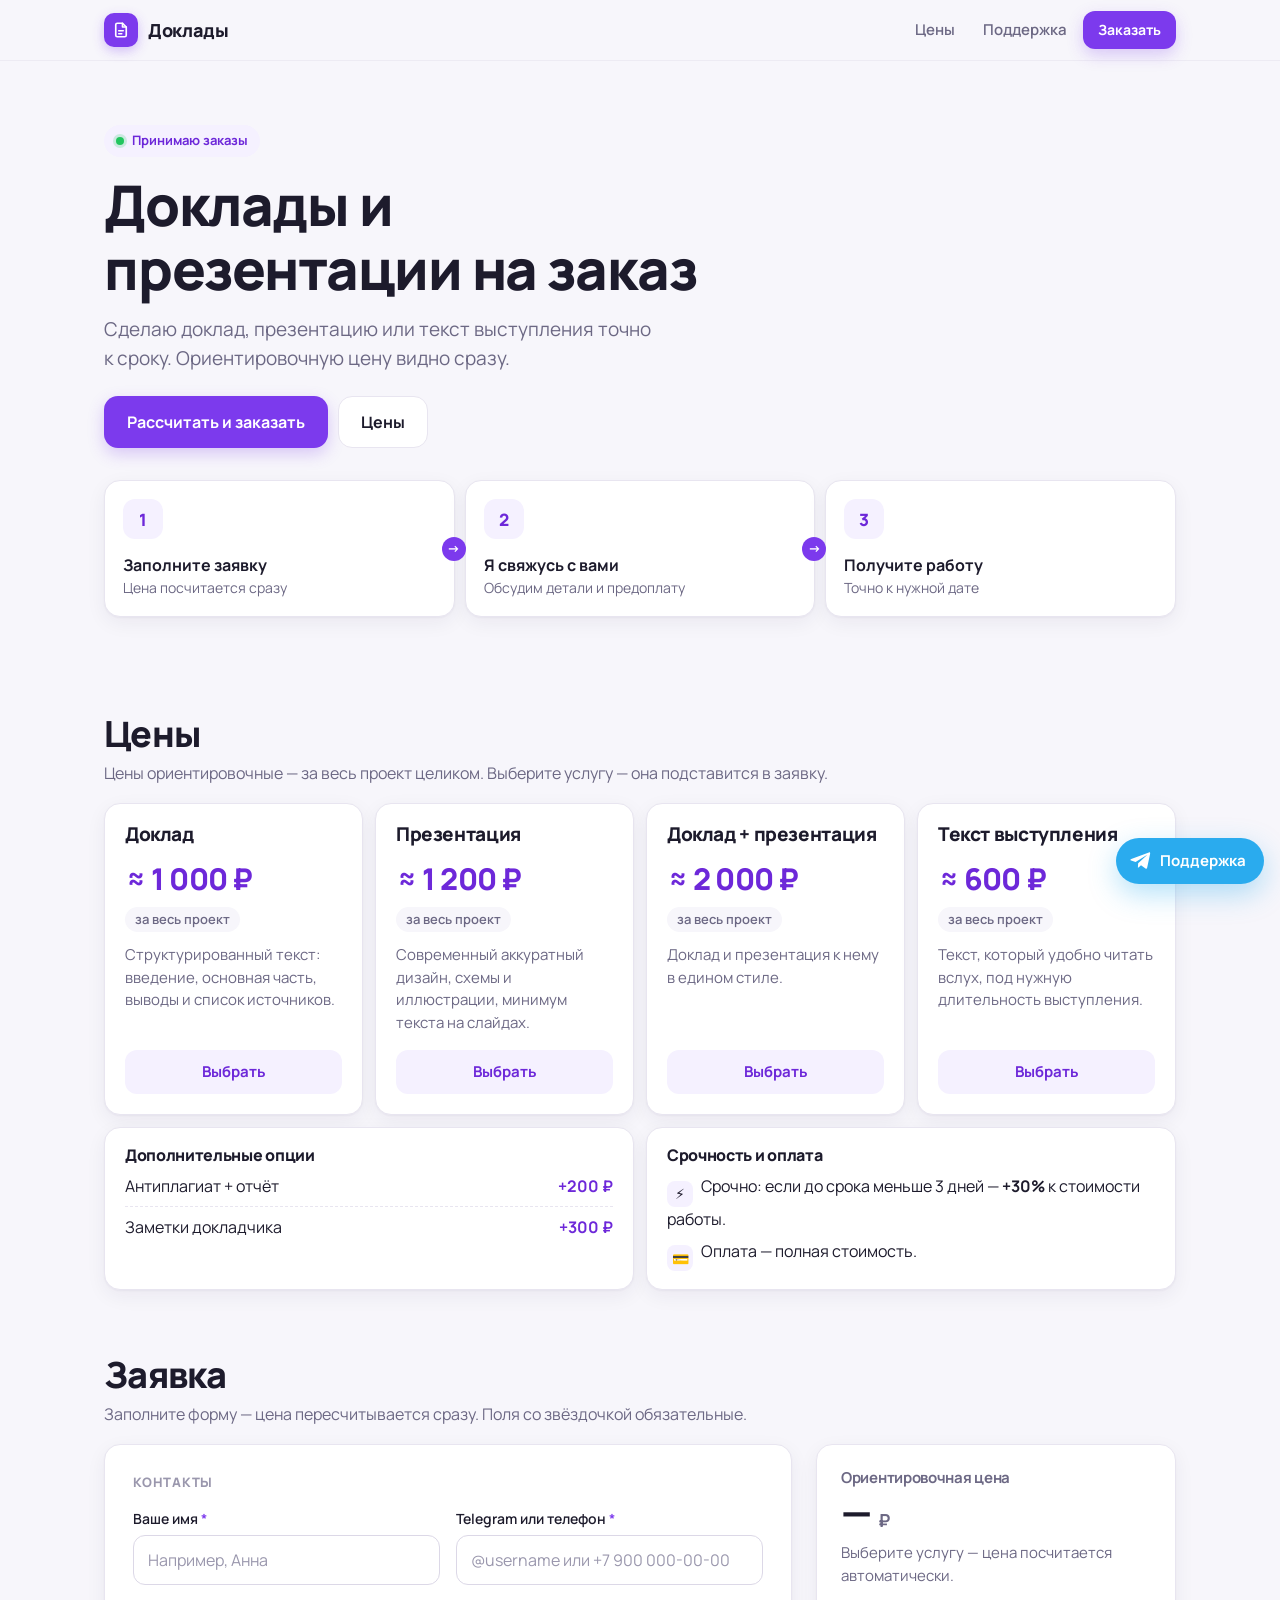
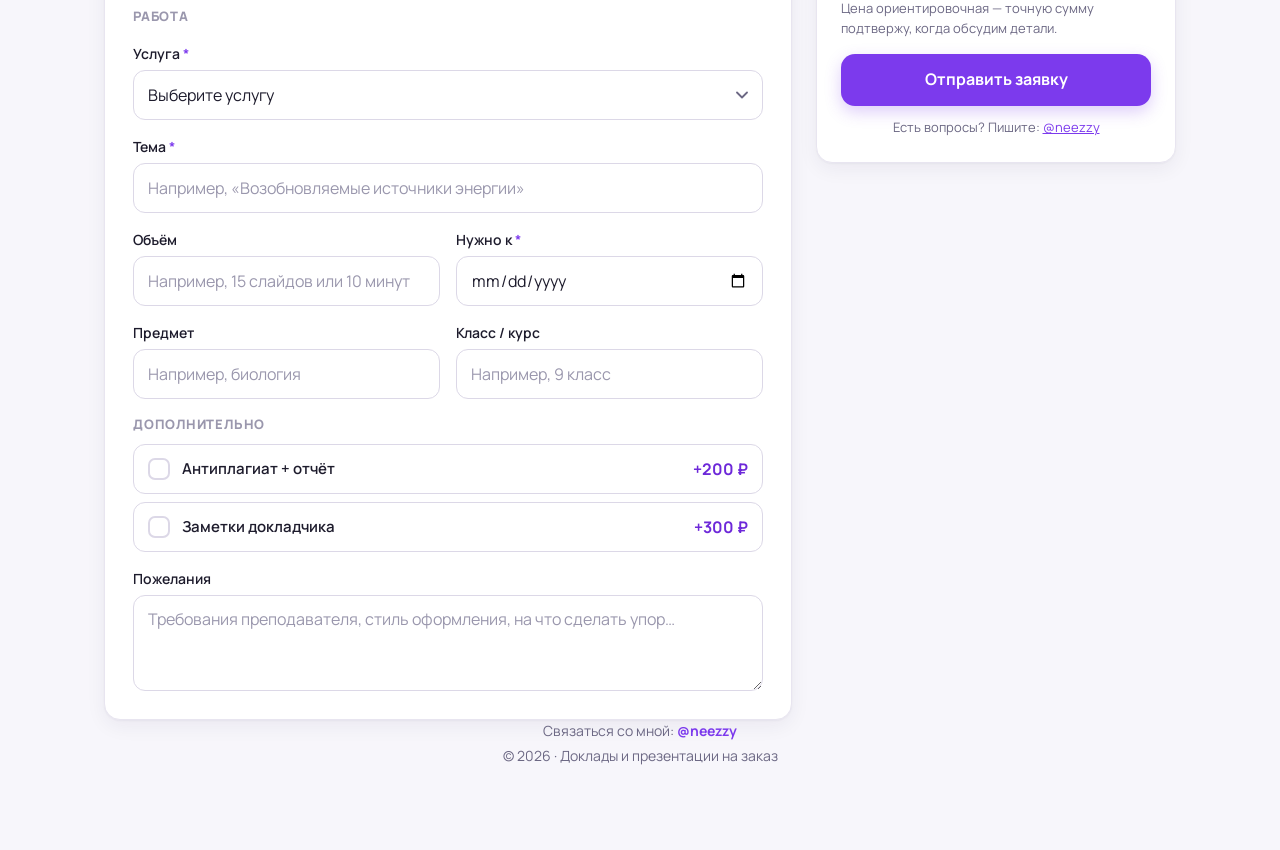
==== commit 4a076fc1: "Онлайн-оплата через ЮKassa: полная оплата заказа, страница оплаты, webhook, уведомления в Telegram C" ====
--- a/index.html
+++ b/index.html
@@ -18,7 +18,7 @@
   <link rel="preconnect" href="https://fonts.googleapis.com">
   <link rel="preconnect" href="https://fonts.gstatic.com" crossorigin>
   <link rel="stylesheet" href="https://fonts.googleapis.com/css2?family=Manrope:wght@400;500;600;700;800&display=swap">
-  <link rel="stylesheet" href="app.css">
+  <link rel="stylesheet" href="app.css?v=4">
 </head>
 <body>
 
@@ -192,12 +192,16 @@
       <div class="modal-fact"><span>Сумма</span><b id="doneTotal">—</b></div>
     </div>
     <p id="donePrepay" style="margin:-8px 0 18px;font-size:14px"></p>
-    <button type="button" class="btn btn-primary btn-block btn-lg" id="doneClose">Хорошо</button>
+    <div class="done-pay" id="donePay" hidden>
+      <a class="btn btn-primary btn-block btn-lg" id="donePayBtn" href="#">Оплатить онлайн</a>
+      <span class="muted" style="font-size:13px">Карта, СБП, SberPay. Можно и позже — по ссылке, которую я пришлю.</span>
+    </div>
+    <button type="button" class="btn btn-ghost btn-block btn-lg" id="doneClose">Хорошо</button>
   </div>
 </div>
 
-<script src="config.js"></script>
-<script src="common.js"></script>
+<script src="config.js?v=4"></script>
+<script src="common.js?v=4"></script>
 <script>
 (function () {
   'use strict';
@@ -283,7 +287,9 @@
       : '<span class="ico">⚡</span>Срочные заказы — без наценки.';
     $('prepayText').innerHTML = config.prepay > 0
       ? '<span class="ico">💳</span>Предоплата — <b>' + config.prepay + '%</b>, остальное — после получения работы.'
-      : '<span class="ico">💳</span>Оплата после получения работы.';
+      : config.payEnabled
+        ? '<span class="ico">💳</span>Оплата — полная стоимость онлайн: карта, СБП, SberPay.'
+        : '<span class="ico">💳</span>Оплата — полная стоимость.';
   }
 
   function renderFormChoices() {
@@ -410,6 +416,13 @@
       $('doneId').textContent = '№' + (res.id || '—');
       $('doneTotal').textContent = '≈ ' + A.money(total);
       $('donePrepay').textContent = config.prepay > 0 ? 'Предоплата ' + config.prepay + '%: ' + A.money(prepay) : '';
+      var canPay = config.payEnabled && res.payToken;
+      $('donePay').hidden = !canPay;
+      if (canPay) {
+        $('donePayBtn').href = 'pay.html?o=' + encodeURIComponent(res.id) + '&t=' + encodeURIComponent(res.payToken);
+        $('donePayBtn').textContent = 'Оплатить ' + A.money(total);
+      }
+      $('doneClose').className = 'btn btn-block btn-lg ' + (canPay ? 'btn-ghost' : 'btn-primary');
       $('doneModal').hidden = false;
       $('doneClose').focus();
 
--- a/app.css
+++ b/app.css
@@ -816,3 +816,23 @@
 .steps-edit { display: grid; gap: 8px; }
 .step-edit { display: grid; grid-template-columns: 40px 1fr; gap: 6px 10px; align-items: center; }
 .step-edit .step-num { width: 36px; height: 36px; font-size: 15px; grid-row: span 2; }
+
+/* Страница оплаты */
+.pay-main { max-width: 520px; padding-top: 28px; padding-bottom: calc(40px + var(--safe-bottom)); }
+.pay-card { padding: 24px; }
+.pay-head h1 { font-size: 26px; margin: 4px 0 6px; }
+.pay-topic { color: var(--muted); margin: 0; }
+.pay-buttons { display: grid; gap: 10px; margin-top: 8px; }
+.pay-buttons .btn { white-space: normal; }
+.pay-done, .pay-wait {
+  padding: 12px 14px; border-radius: var(--radius-sm); margin-bottom: 14px; font-weight: 600;
+  background: #e8f7ee; color: #17723d;
+}
+.pay-wait { background: #fff6e0; color: #8a5a00; }
+.pay-state { text-align: center; padding: 8px 0; }
+.pay-state h1 { font-size: 24px; margin: 12px 0 6px; }
+.pay-state p { color: var(--muted); margin: 0 0 20px; }
+.pay-state:not(.ok) .modal-ico { background: #fdecec; color: var(--red); }
+.pay-secure { display: flex; align-items: center; justify-content: center; gap: 6px; text-align: center; color: var(--muted); font-size: 13px; margin: 14px 0 0; }
+.pay-secure a { font-weight: 700; text-decoration: none; }
+.done-pay { display: grid; gap: 8px; margin-bottom: 10px; }
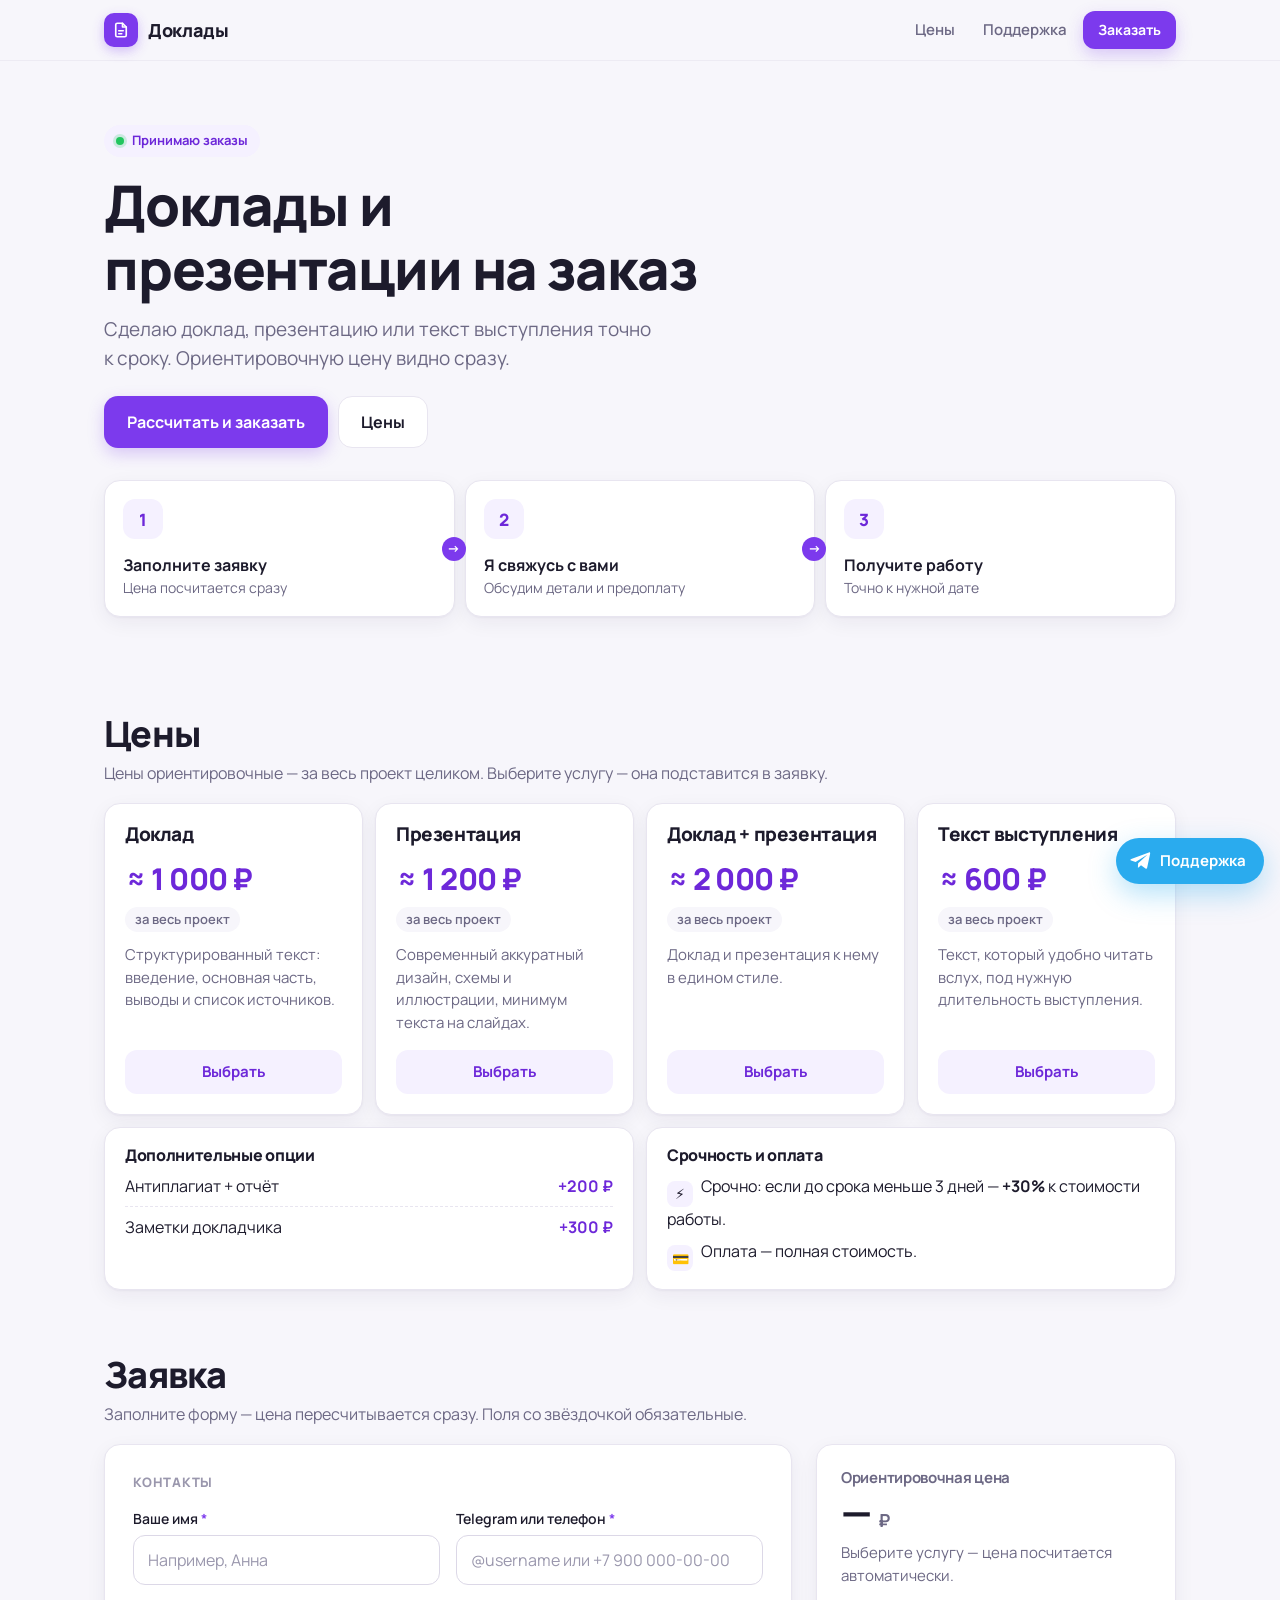
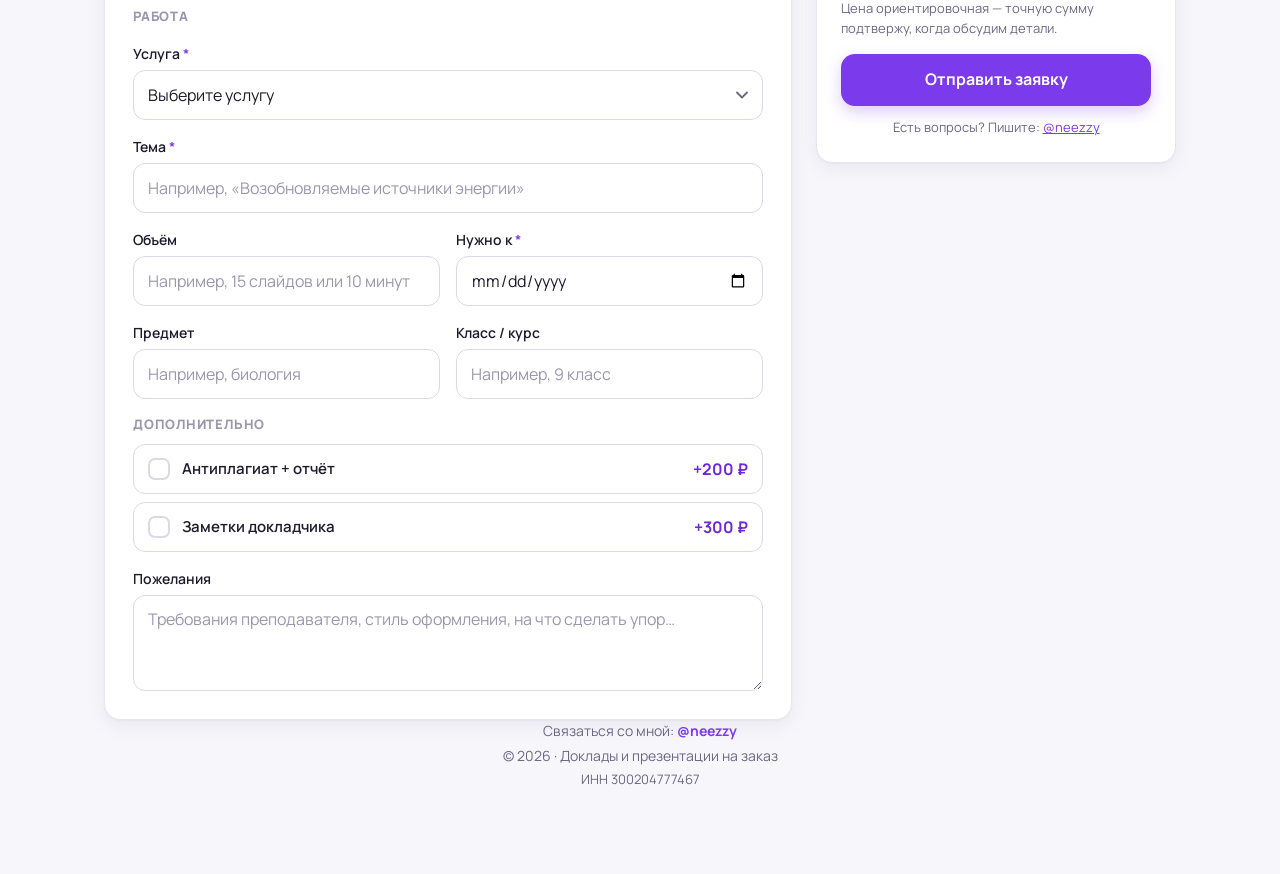
==== commit 9287d7c4: "ИНН исполнителя внизу сайта и на странице оплаты, редактируется в админке Co-Authored-By: Claude Opu" ====
--- a/index.html
+++ b/index.html
@@ -18,7 +18,7 @@
   <link rel="preconnect" href="https://fonts.googleapis.com">
   <link rel="preconnect" href="https://fonts.gstatic.com" crossorigin>
   <link rel="stylesheet" href="https://fonts.googleapis.com/css2?family=Manrope:wght@400;500;600;700;800&display=swap">
-  <link rel="stylesheet" href="app.css?v=4">
+  <link rel="stylesheet" href="app.css?v=5">
 </head>
 <body>
 
@@ -171,6 +171,7 @@
 <footer class="site-footer wrap">
   <div id="footerContact"></div>
   <div style="margin-top:4px">© <span id="year"></span> · <span id="footerText">Доклады и презентации на заказ</span></div>
+  <div class="footer-inn" id="footerInn">ИНН 300204777467</div>
 </footer>
 
 <!-- Кнопка поддержки -->
@@ -200,8 +201,8 @@
   </div>
 </div>
 
-<script src="config.js?v=4"></script>
-<script src="common.js?v=4"></script>
+<script src="config.js?v=5"></script>
+<script src="common.js?v=5"></script>
 <script>
 (function () {
   'use strict';
@@ -247,6 +248,8 @@
     $('pricesText').textContent = config.pricesText;
     $('pricesText').hidden = !config.pricesText;
     $('footerText').textContent = config.footerText;
+    $('footerInn').textContent = config.inn ? 'ИНН ' + config.inn : '';
+    $('footerInn').hidden = !config.inn;
     var supportHref = A.contactHref(config.support);
     document.querySelectorAll('[data-support]').forEach(function (a) {
       a.hidden = !supportHref;
--- a/app.css
+++ b/app.css
@@ -836,3 +836,4 @@
 .pay-secure { display: flex; align-items: center; justify-content: center; gap: 6px; text-align: center; color: var(--muted); font-size: 13px; margin: 14px 0 0; }
 .pay-secure a { font-weight: 700; text-decoration: none; }
 .done-pay { display: grid; gap: 8px; margin-bottom: 10px; }
+.footer-inn { margin-top: 4px; font-size: 13px; }
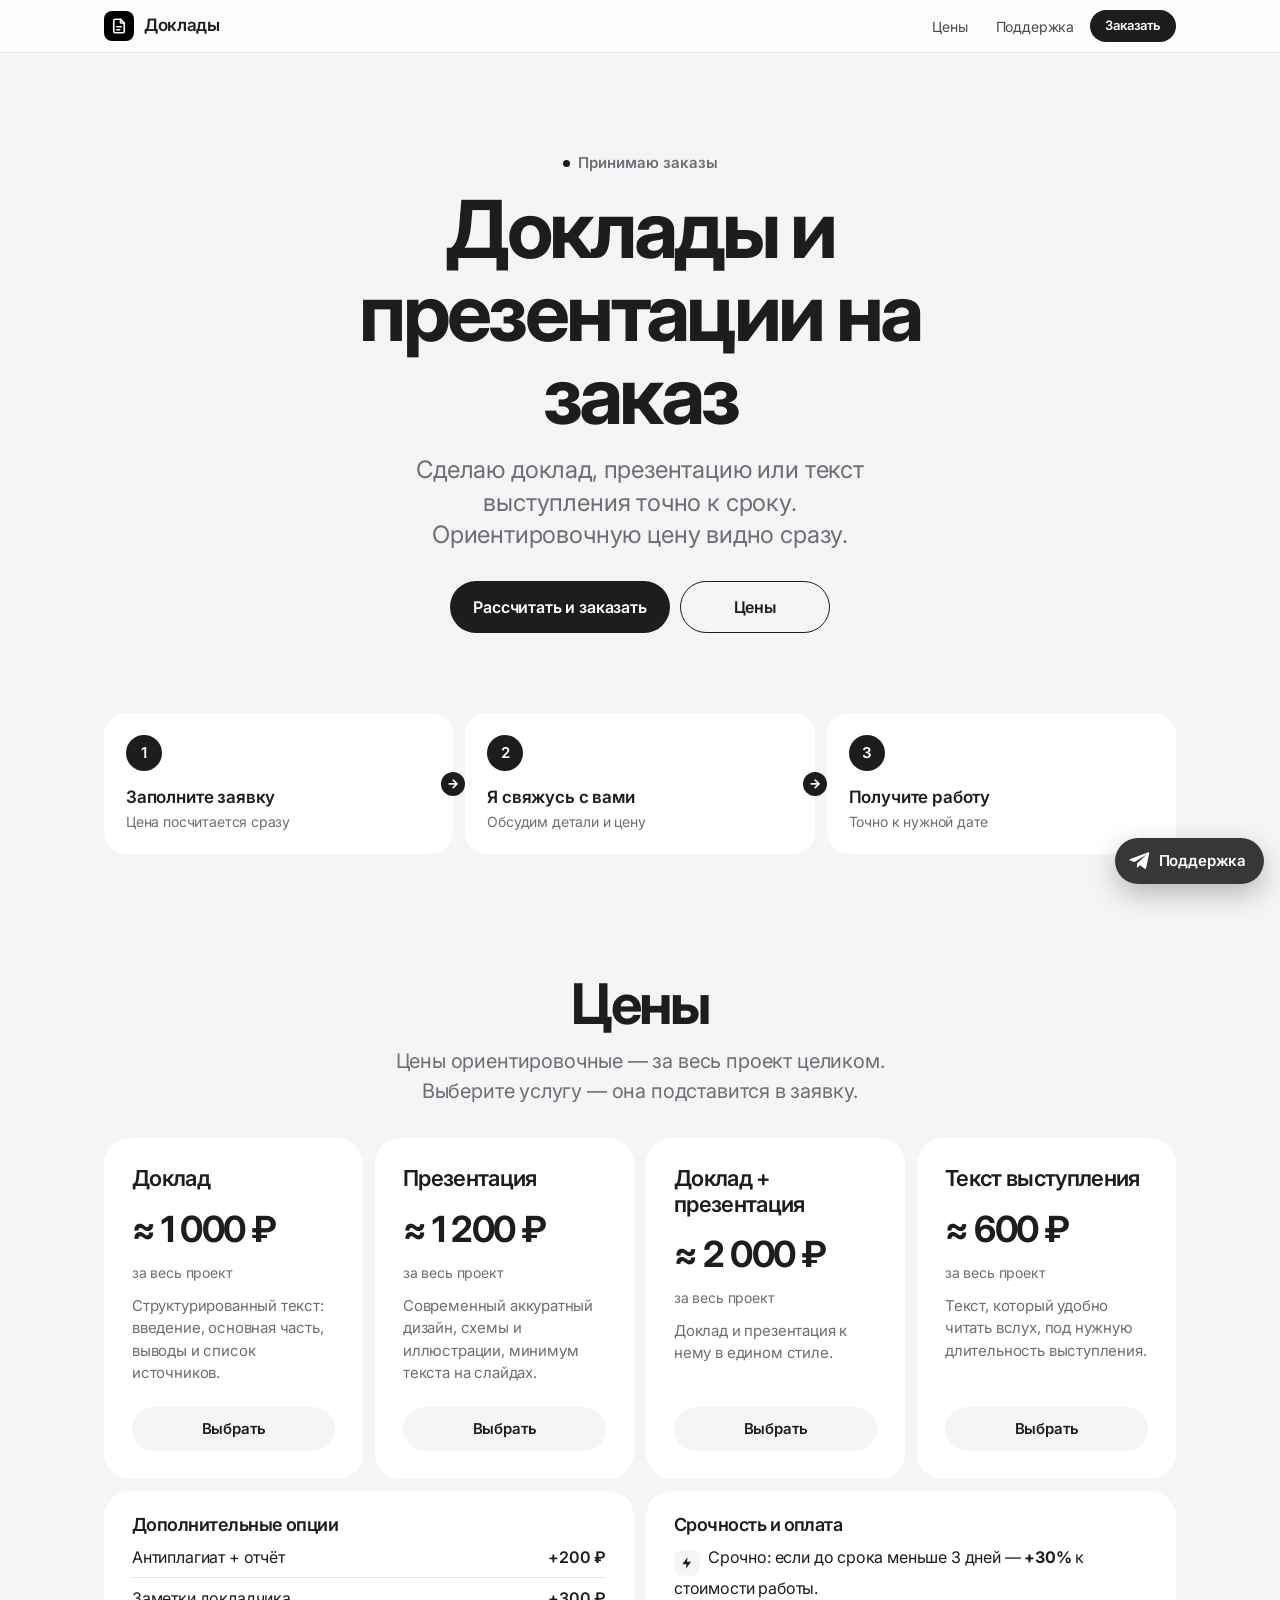
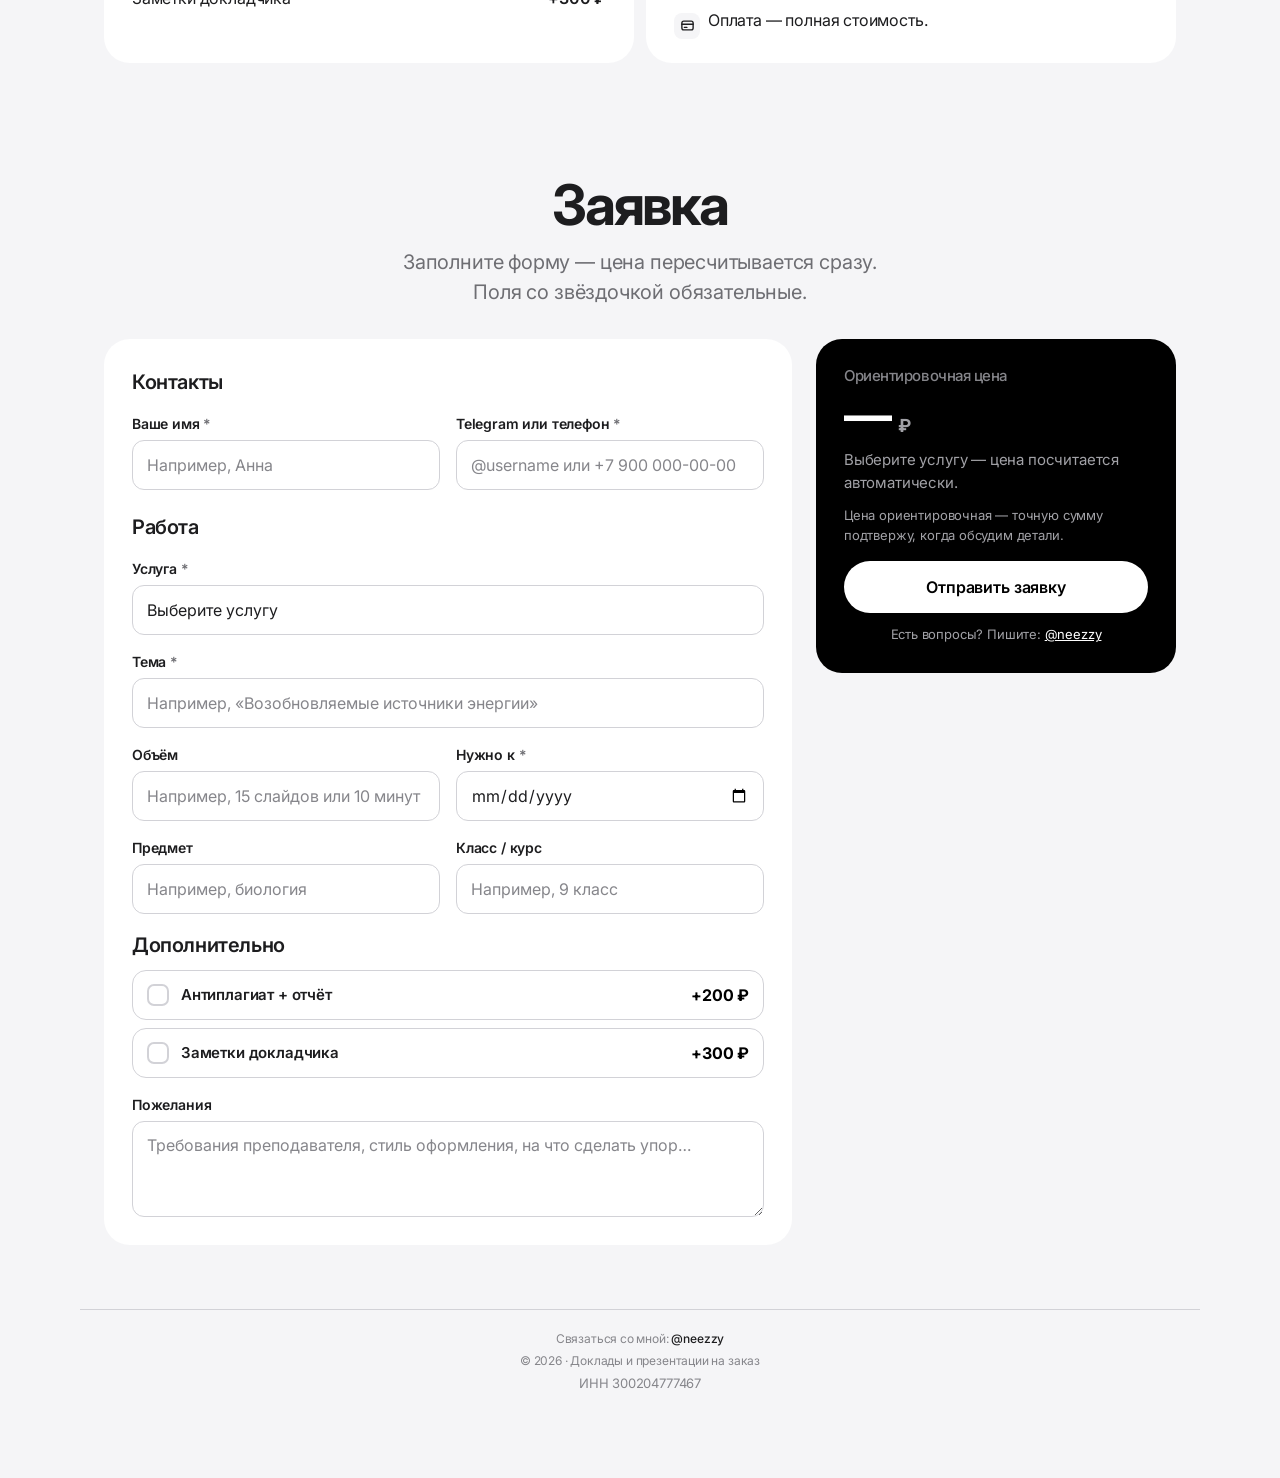
==== commit fb1d1e2a: "Редизайн в чёрно-белом стиле Apple: шрифт SF/Inter, кнопки-пилюли, стеклянная шапка, новые иконки дл" ====
--- a/index.html
+++ b/index.html
@@ -5,7 +5,7 @@
   <meta name="viewport" content="width=device-width, initial-scale=1, viewport-fit=cover">
   <title>Доклады и презентации на заказ</title>
   <meta name="description" content="Доклады, презентации и тексты выступлений на заказ. Цена рассчитывается сразу.">
-  <meta name="theme-color" content="#f7f6fb">
+  <meta name="theme-color" content="#f5f5f7">
 
   <link rel="manifest" href="manifest.json">
   <link rel="icon" type="image/png" sizes="192x192" href="icons/icon-192.png">
@@ -17,8 +17,8 @@
 
   <link rel="preconnect" href="https://fonts.googleapis.com">
   <link rel="preconnect" href="https://fonts.gstatic.com" crossorigin>
-  <link rel="stylesheet" href="https://fonts.googleapis.com/css2?family=Manrope:wght@400;500;600;700;800&display=swap">
-  <link rel="stylesheet" href="app.css?v=5">
+  <link rel="stylesheet" href="https://fonts.googleapis.com/css2?family=Inter:wght@400;500;600;700&display=swap">
+  <link rel="stylesheet" href="app.css?v=6">
 </head>
 <body>
 
@@ -55,7 +55,7 @@
       </li>
       <li class="step card">
         <span class="step-num">2</span>
-        <div><b data-step-title>Я свяжусь с вами</b><span class="sub" data-step-sub>Обсудим детали и предоплату</span></div>
+        <div><b data-step-title>Я свяжусь с вами</b><span class="sub" data-step-sub>Обсудим детали и цену</span></div>
       </li>
       <li class="step card">
         <span class="step-num">3</span>
@@ -201,8 +201,8 @@
   </div>
 </div>
 
-<script src="config.js?v=5"></script>
-<script src="common.js?v=5"></script>
+<script src="config.js?v=6"></script>
+<script src="common.js?v=6"></script>
 <script>
 (function () {
   'use strict';
@@ -286,13 +286,13 @@
 
     var u = config.urgency;
     $('urgencyText').innerHTML = u.percent > 0 && u.days > 0
-      ? '<span class="ico">⚡</span>Срочно: если до срока меньше ' + u.days + ' ' + A.plural(u.days, ['дня', 'дней', 'дней']) + ' — <b>+' + u.percent + '%</b> к стоимости работы.'
-      : '<span class="ico">⚡</span>Срочные заказы — без наценки.';
+      ? '<span class="ico"><svg width="14" height="14" viewBox="0 0 24 24" fill="currentColor" aria-hidden="true"><path d="M13 2 4 14h7l-1 8 9-12h-7z"/></svg></span>Срочно: если до срока меньше ' + u.days + ' ' + A.plural(u.days, ['дня', 'дней', 'дней']) + ' — <b>+' + u.percent + '%</b> к стоимости работы.'
+      : '<span class="ico"><svg width="14" height="14" viewBox="0 0 24 24" fill="currentColor" aria-hidden="true"><path d="M13 2 4 14h7l-1 8 9-12h-7z"/></svg></span>Срочные заказы — без наценки.';
     $('prepayText').innerHTML = config.prepay > 0
-      ? '<span class="ico">💳</span>Предоплата — <b>' + config.prepay + '%</b>, остальное — после получения работы.'
+      ? '<span class="ico"><svg width="15" height="15" viewBox="0 0 24 24" fill="none" stroke="currentColor" stroke-width="2.2" stroke-linecap="round" aria-hidden="true"><rect x="3" y="5" width="18" height="14" rx="3"/><path d="M3 10h18M7 15h4"/></svg></span>Предоплата — <b>' + config.prepay + '%</b>, остальное — после получения работы.'
       : config.payEnabled
-        ? '<span class="ico">💳</span>Оплата — полная стоимость онлайн: карта, СБП, SberPay.'
-        : '<span class="ico">💳</span>Оплата — полная стоимость.';
+        ? '<span class="ico"><svg width="15" height="15" viewBox="0 0 24 24" fill="none" stroke="currentColor" stroke-width="2.2" stroke-linecap="round" aria-hidden="true"><rect x="3" y="5" width="18" height="14" rx="3"/><path d="M3 10h18M7 15h4"/></svg></span>Оплата — полная стоимость онлайн: карта, СБП, SberPay.'
+        : '<span class="ico"><svg width="15" height="15" viewBox="0 0 24 24" fill="none" stroke="currentColor" stroke-width="2.2" stroke-linecap="round" aria-hidden="true"><rect x="3" y="5" width="18" height="14" rx="3"/><path d="M3 10h18M7 15h4"/></svg></span>Оплата — полная стоимость.';
   }
 
   function renderFormChoices() {
--- a/app.css
+++ b/app.css
@@ -1,33 +1,33 @@
 /* ===== Базовые переменные ===== */
 :root {
   color-scheme: light;
-  --accent: #7c3aed;
-  --accent-600: #6d28d9;
-  --accent-700: #5b21b6;
-  --accent-50: #f5f1ff;
-  --accent-100: #ece4ff;
-  --accent-200: #dccdfd;
-  --bg: #f7f6fb;
+  --accent: #1d1d1f;
+  --accent-600: #000000;
+  --accent-700: #000000;
+  --accent-50: #f5f5f7;
+  --accent-100: #e8e8ed;
+  --accent-200: #d2d2d7;
+  --bg: #f5f5f7;
   --card: #ffffff;
-  --text: #1d1b2c;
-  --muted: #6c6884;
-  --faint: #9a97ad;
-  --border: #e8e5f0;
-  --input: #dcd8e7;
-  --green: #15803d;
-  --green-bg: #e9f8ef;
-  --amber: #b45309;
-  --amber-bg: #fff4dc;
-  --red: #dc2626;
-  --red-bg: #fdecec;
-  --blue: #2563eb;
-  --blue-bg: #e8f0fe;
-  --gray: #8f8ca3;
-  --radius-sm: 12px;
-  --radius: 14px;
-  --radius-lg: 16px;
-  --shadow: 0 1px 2px rgba(30, 20, 70, .04), 0 6px 20px rgba(30, 20, 70, .06);
-  --shadow-lg: 0 2px 6px rgba(30, 20, 70, .05), 0 20px 48px rgba(30, 20, 70, .12);
+  --text: #1d1d1f;
+  --muted: #6e6e73;
+  --faint: #86868b;
+  --border: #e5e5ea;
+  --input: #d2d2d7;
+  --green: #1d1d1f;
+  --green-bg: #f5f5f7;
+  --amber: #6e6e73;
+  --amber-bg: #f5f5f7;
+  --red: #d70015;
+  --red-bg: #fff1f2;
+  --blue: #1d1d1f;
+  --blue-bg: #f5f5f7;
+  --gray: #86868b;
+  --radius-sm: 14px;
+  --radius: 18px;
+  --radius-lg: 22px;
+  --shadow: 0 1px 2px rgba(0, 0, 0, .03), 0 4px 16px rgba(0, 0, 0, .04);
+  --shadow-lg: 0 2px 8px rgba(0, 0, 0, .04), 0 24px 60px rgba(0, 0, 0, .10);
   --safe-top: env(safe-area-inset-top, 0px);
   --safe-right: env(safe-area-inset-right, 0px);
   --safe-bottom: env(safe-area-inset-bottom, 0px);
@@ -48,7 +48,7 @@
   margin: 0;
   min-height: 100vh;
   min-height: 100dvh;
-  font-family: 'Manrope', system-ui, -apple-system, 'Segoe UI', Roboto, sans-serif;
+  font-family: -apple-system, BlinkMacSystemFont, 'SF Pro Text', 'SF Pro Display', 'Inter', 'Segoe UI', Roboto, 'Helvetica Neue', Arial, sans-serif;
   font-size: 16px;
   line-height: 1.5;
   color: var(--text);
@@ -105,7 +105,7 @@
 .btn:disabled { opacity: .6; cursor: default; transform: none; }
 .btn:focus-visible { outline: 3px solid var(--accent-200); outline-offset: 2px; }
 
-.btn-primary { background: var(--accent); color: #fff; box-shadow: 0 6px 16px rgba(124, 58, 237, .25); }
+.btn-primary { background: var(--accent); color: #fff; box-shadow: 0 6px 16px rgba(0, 0, 0, .25); }
 .btn-primary:hover { background: var(--accent-600); }
 .btn-ghost { background: var(--card); color: var(--text); border-color: var(--border); }
 .btn-ghost:hover { border-color: var(--accent-200); color: var(--accent-600); }
@@ -221,7 +221,7 @@
   max-width: calc(100% - 32px);
   padding: 12px 18px;
   border-radius: var(--radius-sm);
-  background: #1d1b2c;
+  background: #1d1d1f;
   color: #fff;
   font-weight: 600;
   font-size: 14px;
@@ -233,7 +233,7 @@
 }
 .toast.show { opacity: 1; transform: translate(-50%, 0); }
 .toast-error { background: var(--red); }
-.toast-ok { background: #1d1b2c; }
+.toast-ok { background: #1d1d1f; }
 
 /* ===== Подсказка «На экран Домой» ===== */
 .ios-hint {
@@ -278,10 +278,10 @@
   top: 0;
   z-index: 50;
   padding-top: var(--safe-top);
-  background: rgba(247, 246, 251, .85);
+  background: rgba(255, 255, 255, .72);
   -webkit-backdrop-filter: saturate(180%) blur(14px);
   backdrop-filter: saturate(180%) blur(14px);
-  border-bottom: 1px solid rgba(232, 229, 240, .7);
+  border-bottom: 1px solid rgba(0, 0, 0, .08);
 }
 .is-demo .topbar { padding-top: 0; }
 .topbar-in { display: flex; align-items: center; justify-content: space-between; height: var(--header-h); gap: 12px; }
@@ -292,7 +292,7 @@
   border-radius: 10px;
   background: var(--accent);
   color: #fff;
-  box-shadow: 0 4px 12px rgba(124, 58, 237, .3);
+  box-shadow: 0 4px 12px rgba(0, 0, 0, .3);
 }
 .topnav { display: flex; align-items: center; gap: 4px; }
 .topnav a:not(.btn) {
@@ -303,7 +303,7 @@
   font-size: 15px;
   text-decoration: none;
 }
-.topnav a:not(.btn):hover { color: var(--text); background: rgba(124, 58, 237, .06); }
+.topnav a:not(.btn):hover { color: var(--text); background: rgba(0, 0, 0, .06); }
 
 /* Первый экран */
 .hero { padding-top: 36px; padding-bottom: 24px; }
@@ -436,7 +436,7 @@
   z-index: 180;
   display: grid; place-items: center;
   padding: calc(16px + var(--safe-top)) 16px calc(16px + var(--safe-bottom));
-  background: rgba(29, 27, 44, .45);
+  background: rgba(0, 0, 0, .35);
   -webkit-backdrop-filter: blur(4px);
   backdrop-filter: blur(4px);
   animation: fade-in .2s;
@@ -596,7 +596,7 @@
 .st-work { --st: var(--accent); --st-bg: var(--accent-50); }
 .st-revision { --st: #f59e0b; --st-bg: var(--amber-bg); }
 .st-done { --st: #22c55e; --st-bg: var(--green-bg); }
-.st-cancelled { --st: #b8b5c7; --st-bg: #f1f0f5; }
+.st-cancelled { --st: #c7c7cc; --st-bg: #f2f2f2; }
 .order.st-cancelled { opacity: .78; }
 
 .order-head { display: flex; align-items: flex-start; justify-content: space-between; gap: 12px; }
@@ -675,7 +675,7 @@
 .panel h2 { font-size: 18px; font-weight: 800; }
 .panel .panel-desc { margin-top: 4px; font-size: 14px; color: var(--muted); }
 .edit-list { display: grid; gap: 10px; margin-top: 14px; }
-.edit-item { display: grid; gap: 10px; padding: 14px; border: 1px solid var(--border); border-radius: var(--radius); background: #fcfbfe; }
+.edit-item { display: grid; gap: 10px; padding: 14px; border: 1px solid var(--border); border-radius: var(--radius); background: #fafafa; }
 .edit-row { display: grid; gap: 10px; grid-template-columns: repeat(3, 1fr); }
 .edit-row-opt { display: grid; gap: 10px; grid-template-columns: 1fr 110px auto; align-items: end; }
 .edit-head { display: flex; align-items: center; justify-content: space-between; gap: 8px; }
@@ -707,8 +707,8 @@
 .report-table { width: 100%; border-collapse: collapse; font-size: 14px; font-variant-numeric: tabular-nums; }
 .report-table th, .report-table td { padding: 11px 12px; text-align: right; white-space: nowrap; border-bottom: 1px solid var(--border); }
 .report-table th:first-child, .report-table td:first-child { text-align: left; position: sticky; left: 0; background: #fff; }
-.report-table thead th { font-size: 12px; font-weight: 700; color: var(--muted); text-transform: uppercase; letter-spacing: .04em; background: #fcfbfe; }
-.report-table thead th:first-child { background: #fcfbfe; }
+.report-table thead th { font-size: 12px; font-weight: 700; color: var(--muted); text-transform: uppercase; letter-spacing: .04em; background: #fafafa; }
+.report-table thead th:first-child { background: #fafafa; }
 .report-table tr.zero td { color: var(--faint); }
 .report-table tfoot td { font-weight: 800; border-bottom: 0; background: var(--accent-50); }
 .report-table tfoot td:first-child { background: var(--accent-50); }
@@ -795,15 +795,15 @@
   display: inline-flex; align-items: center; gap: 8px;
   padding: 12px 18px 12px 14px;
   border-radius: 999px;
-  background: #2aabee;
+  background: #1d1d1f;
   color: #fff;
   font-weight: 700;
   font-size: 15px;
   text-decoration: none;
-  box-shadow: 0 10px 28px rgba(42, 171, 238, .35);
+  box-shadow: 0 10px 28px rgba(0, 0, 0, .25);
   transition: transform .15s ease, box-shadow .15s ease;
 }
-.support-fab:hover { transform: translateY(-2px); box-shadow: 0 14px 32px rgba(42, 171, 238, .45); color: #fff; }
+.support-fab:hover { transform: translateY(-2px); box-shadow: 0 14px 32px rgba(0, 0, 0, .32); color: #fff; }
 .support-fab[hidden] { display: none; }
 .site-footer { padding-bottom: calc(84px + var(--safe-bottom)); }
 @media (max-width: 599px) {
@@ -826,14 +826,133 @@
 .pay-buttons .btn { white-space: normal; }
 .pay-done, .pay-wait {
   padding: 12px 14px; border-radius: var(--radius-sm); margin-bottom: 14px; font-weight: 600;
-  background: #e8f7ee; color: #17723d;
-}
-.pay-wait { background: #fff6e0; color: #8a5a00; }
+  background: #f5f5f7; color: #1d1d1f;
+}
+.pay-wait { background: #f5f5f7; color: #6e6e73; }
 .pay-state { text-align: center; padding: 8px 0; }
 .pay-state h1 { font-size: 24px; margin: 12px 0 6px; }
 .pay-state p { color: var(--muted); margin: 0 0 20px; }
-.pay-state:not(.ok) .modal-ico { background: #fdecec; color: var(--red); }
+.pay-state:not(.ok) .modal-ico { background: #fff1f2; color: var(--red); }
 .pay-secure { display: flex; align-items: center; justify-content: center; gap: 6px; text-align: center; color: var(--muted); font-size: 13px; margin: 14px 0 0; }
 .pay-secure a { font-weight: 700; text-decoration: none; }
 .done-pay { display: grid; gap: 8px; margin-bottom: 10px; }
 .footer-inn { margin-top: 4px; font-size: 13px; }
+
+
+/* ===================================================================
+   СТИЛЬ APPLE: чёрно-белый, крупная типографика, «стекло», кнопки-пилюли
+   =================================================================== */
+body { letter-spacing: -.011em; }
+h1, h2, h3 { letter-spacing: -.03em; }
+a { color: var(--text); }
+
+.btn { border-radius: 980px; font-weight: 600; letter-spacing: -.01em; }
+.btn-lg { border-radius: 980px; }
+.btn-primary { background: #1d1d1f; color: #fff; box-shadow: none; }
+.btn-primary:hover { background: #000; }
+.btn-ghost { background: transparent; border-color: #1d1d1f; color: #1d1d1f; }
+.btn-ghost:hover { background: #1d1d1f; color: #fff; border-color: #1d1d1f; }
+.btn-soft { background: #f5f5f7; color: #1d1d1f; }
+.btn-soft:hover { background: #e8e8ed; }
+.btn:focus-visible { outline: 3px solid rgba(0, 0, 0, .25); }
+
+.card { border: 0; box-shadow: none; }
+.input, .field input, .field select, .field textarea { border-radius: 12px; background: #fff; }
+.field input:focus, .field select:focus, .field textarea:focus, .input:focus { border-color: #1d1d1f; box-shadow: 0 0 0 4px rgba(0, 0, 0, .08); }
+
+/* Шапка */
+.topbar { -webkit-backdrop-filter: saturate(180%) blur(20px); backdrop-filter: saturate(180%) blur(20px); }
+.topbar-in { height: 52px; }
+.brand { font-weight: 600; font-size: 17px; }
+.brand-mark { width: 30px; height: 30px; border-radius: 8px; background: #000; box-shadow: none; }
+.topnav a:not(.btn) { font-weight: 400; font-size: 14px; color: #1d1d1f; opacity: .8; }
+.topnav a:not(.btn):hover { opacity: 1; background: transparent; }
+.topnav .btn-sm { min-height: 32px; padding: 6px 14px; font-size: 13px; }
+
+/* Первый экран */
+.hero { text-align: center; padding-top: 56px; padding-bottom: 8px; }
+.eyebrow { background: transparent; color: var(--muted); padding: 0; font-weight: 600; font-size: 15px; letter-spacing: 0; }
+.eyebrow::before { background: #1d1d1f; box-shadow: none; width: 7px; height: 7px; }
+.hero h1 { margin: 12px auto 0; font-size: clamp(40px, 11vw, 80px); font-weight: 700; line-height: 1.04; letter-spacing: -.045em; max-width: 14ch; }
+.hero .lead { margin: 18px auto 0; font-size: clamp(18px, 4.6vw, 24px); line-height: 1.35; color: var(--muted); font-weight: 400; max-width: 34ch; }
+.hero-actions { justify-content: center; margin-top: 30px; }
+.hero-actions .btn { flex: 0 1 auto; min-width: 150px; }
+.steps { margin-top: 56px; gap: 12px; text-align: left; }
+.step { padding: 22px; border-radius: var(--radius-lg); background: #fff; }
+.step-num { background: #1d1d1f; color: #fff; border-radius: 50%; width: 36px; height: 36px; font-size: 15px; font-weight: 600; }
+.step b { font-weight: 600; font-size: 17px; }
+
+/* Секции */
+.section { padding-top: 72px; }
+.section-head { text-align: center; margin-bottom: 32px; }
+.section-head h2 { font-size: clamp(34px, 8vw, 56px); font-weight: 700; letter-spacing: -.04em; }
+.section-head p { margin: 10px auto 0; font-size: clamp(16px, 4vw, 20px); max-width: 40ch; }
+
+/* Цены */
+.service { padding: 28px; border-radius: 26px; transition: transform .25s ease, box-shadow .25s ease; }
+.service:hover { transform: translateY(-4px); box-shadow: var(--shadow-lg); }
+.service h3 { font-size: 22px; font-weight: 600; }
+.service-price .amount { color: #1d1d1f; font-size: 36px; font-weight: 700; letter-spacing: -.04em; }
+.service-min { background: transparent; padding: 0; font-weight: 400; font-size: 14px; }
+.service .btn { margin-top: 22px; }
+.extra-card { padding: 24px 28px; border-radius: 26px; }
+.extra-card h3 { font-weight: 600; font-size: 18px; }
+.extra-list b { color: #1d1d1f; font-weight: 600; }
+.extra-list li { border-top-style: solid; }
+.extra-card .ico { background: #f5f5f7; }
+
+/* Форма */
+.form { padding: 28px; border-radius: 26px; }
+.form-group-title { color: var(--text); text-transform: none; letter-spacing: -.02em; font-size: 20px; font-weight: 600; }
+.req { color: var(--muted); }
+.check { border-radius: 14px; }
+.check input:checked ~ .check-text { color: #1d1d1f; }
+
+/* Итог — инвертированная чёрная карточка */
+.summary { background: #000; color: #f5f5f7; padding: 28px; border-radius: 26px; }
+.summary h3 { color: #86868b; font-weight: 500; }
+.summary-total { color: #fff; font-size: 48px; font-weight: 700; letter-spacing: -.045em; }
+.summary-total small, .summary-empty, .summary-note, .summary-contact, .summary-lines li span:first-child { color: #a1a1a6; }
+.summary-lines li { border-top-color: #2c2c2e; }
+.summary-lines li.urgent span { color: #f5f5f7; }
+.summary-prepay { background: #1c1c1e; color: #fff; }
+.summary .btn-primary { background: #fff; color: #000; }
+.summary .btn-primary:hover { background: #e8e8ed; }
+.summary a { color: #fff; }
+.summary .form-error { background: #2a0a0d; color: #ff6961; }
+
+/* Подвал */
+.site-footer { font-size: 12px; color: #86868b; border-top: 1px solid #d2d2d7; margin-top: 64px; padding-top: 20px; }
+.site-footer a { color: #1d1d1f; font-weight: 500; }
+
+/* Окна и подсказки */
+.modal-box { border-radius: 28px; }
+.modal-ico { background: #1d1d1f; color: #fff; border-radius: 50%; }
+.ios-hint { border-radius: 20px; background: rgba(255, 255, 255, .86); -webkit-backdrop-filter: saturate(180%) blur(20px); backdrop-filter: saturate(180%) blur(20px); }
+.ios-share { color: #1d1d1f; }
+.ios-hint-icon img { border-radius: 22%; }
+.toast { border-radius: 980px; }
+.demo-banner { background: #1d1d1f; color: #f5f5f7; border-bottom: 0; }
+
+/* Кнопка поддержки */
+.support-fab { background: rgba(29, 29, 31, .88); -webkit-backdrop-filter: blur(20px); backdrop-filter: blur(20px); font-weight: 600; }
+
+/* Админка */
+.stat.accent { background: #000; }
+.chip { border-radius: 980px; }
+.status-select { border-radius: 980px; }
+.st-new { --st: #1d1d1f; --st-bg: #f5f5f7; }
+.st-work { --st: #48484a; --st-bg: #f5f5f7; }
+.st-revision { --st: #8e8e93; --st-bg: #f5f5f7; }
+.st-done { --st: #1d1d1f; --st-bg: #f5f5f7; }
+.st-cancelled { --st: #c7c7cc; --st-bg: #f2f2f2; }
+.admin-top { background: rgba(255, 255, 255, .72); -webkit-backdrop-filter: saturate(180%) blur(20px); backdrop-filter: saturate(180%) blur(20px); }
+.bottom-nav { background: rgba(255, 255, 255, .8); -webkit-backdrop-filter: saturate(180%) blur(20px); backdrop-filter: saturate(180%) blur(20px); }
+.login-box { border-radius: 28px; }
+
+@media (min-width: 900px) {
+  .hero { padding-top: 96px; }
+  .steps { margin-top: 80px; }
+  .section { padding-top: 110px; }
+}
+.extra-card .ico { color: #1d1d1f; display: inline-grid; place-items: center; vertical-align: -7px; }
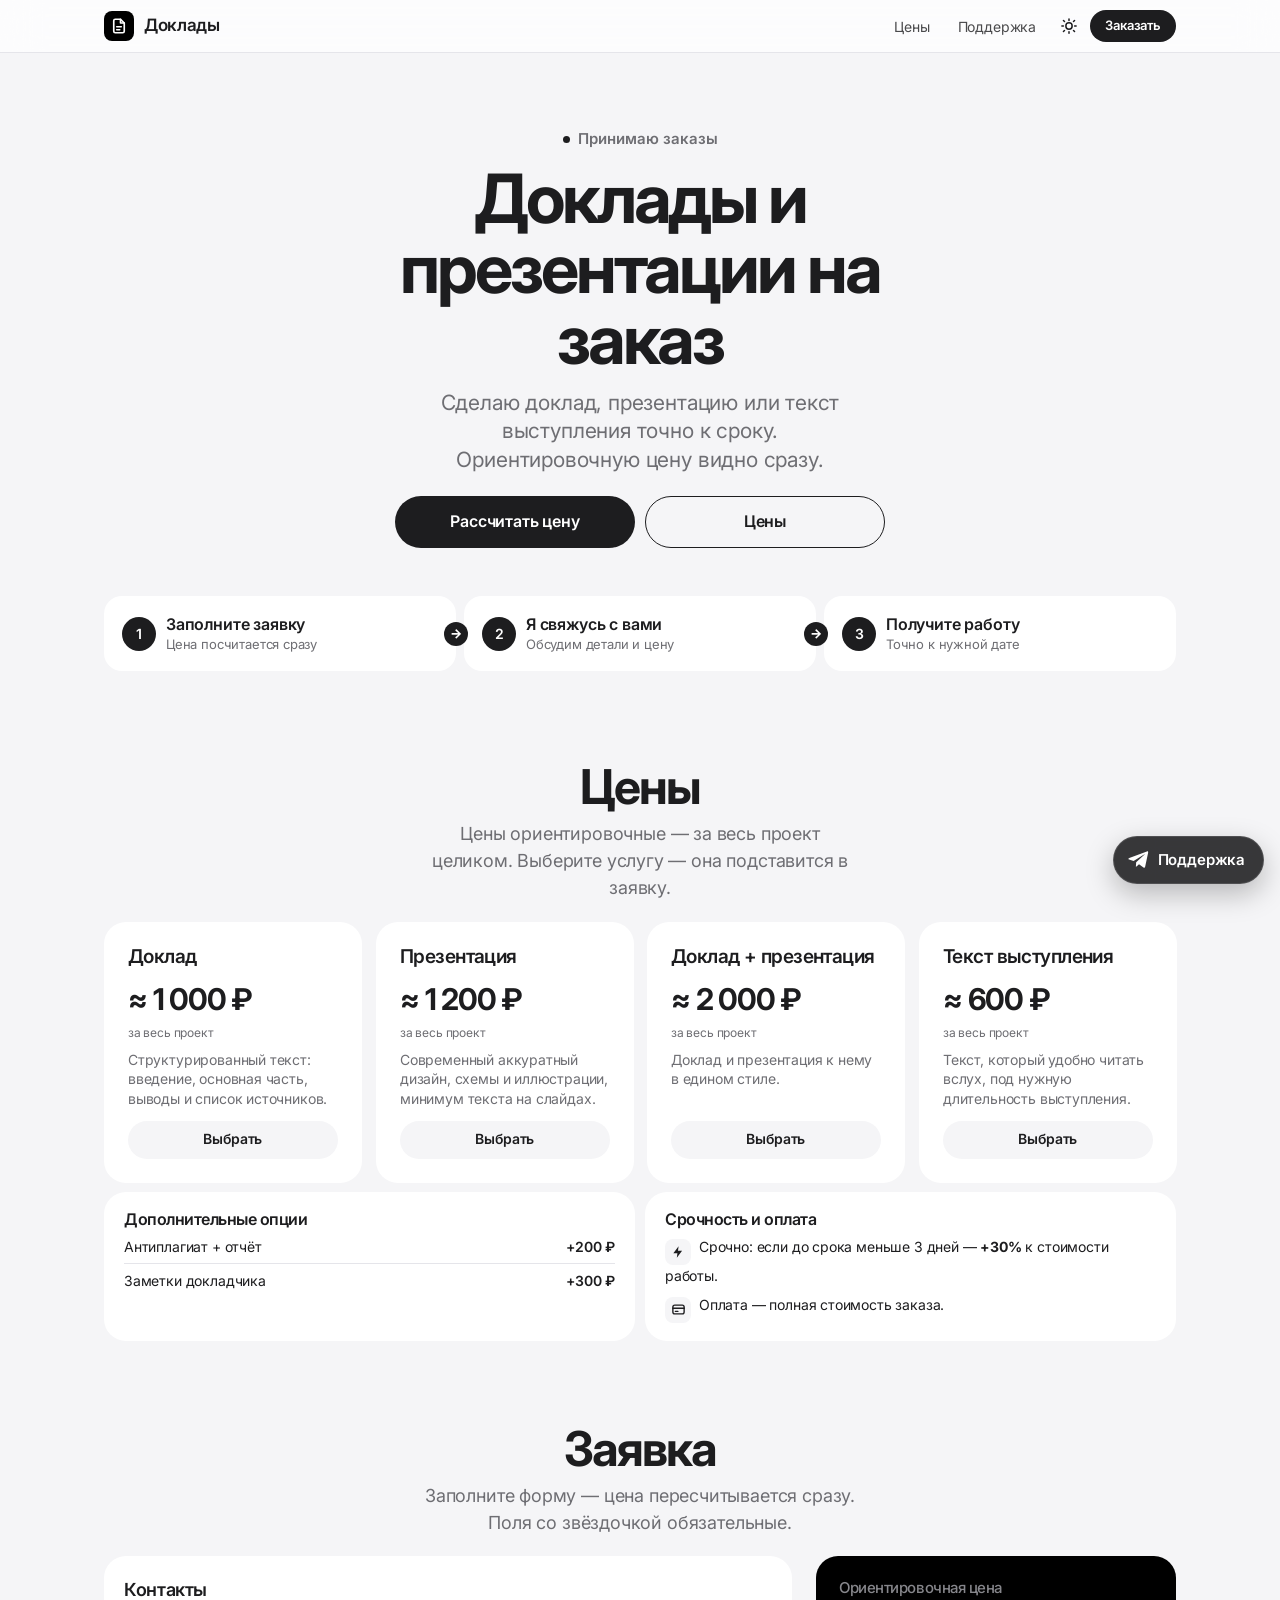
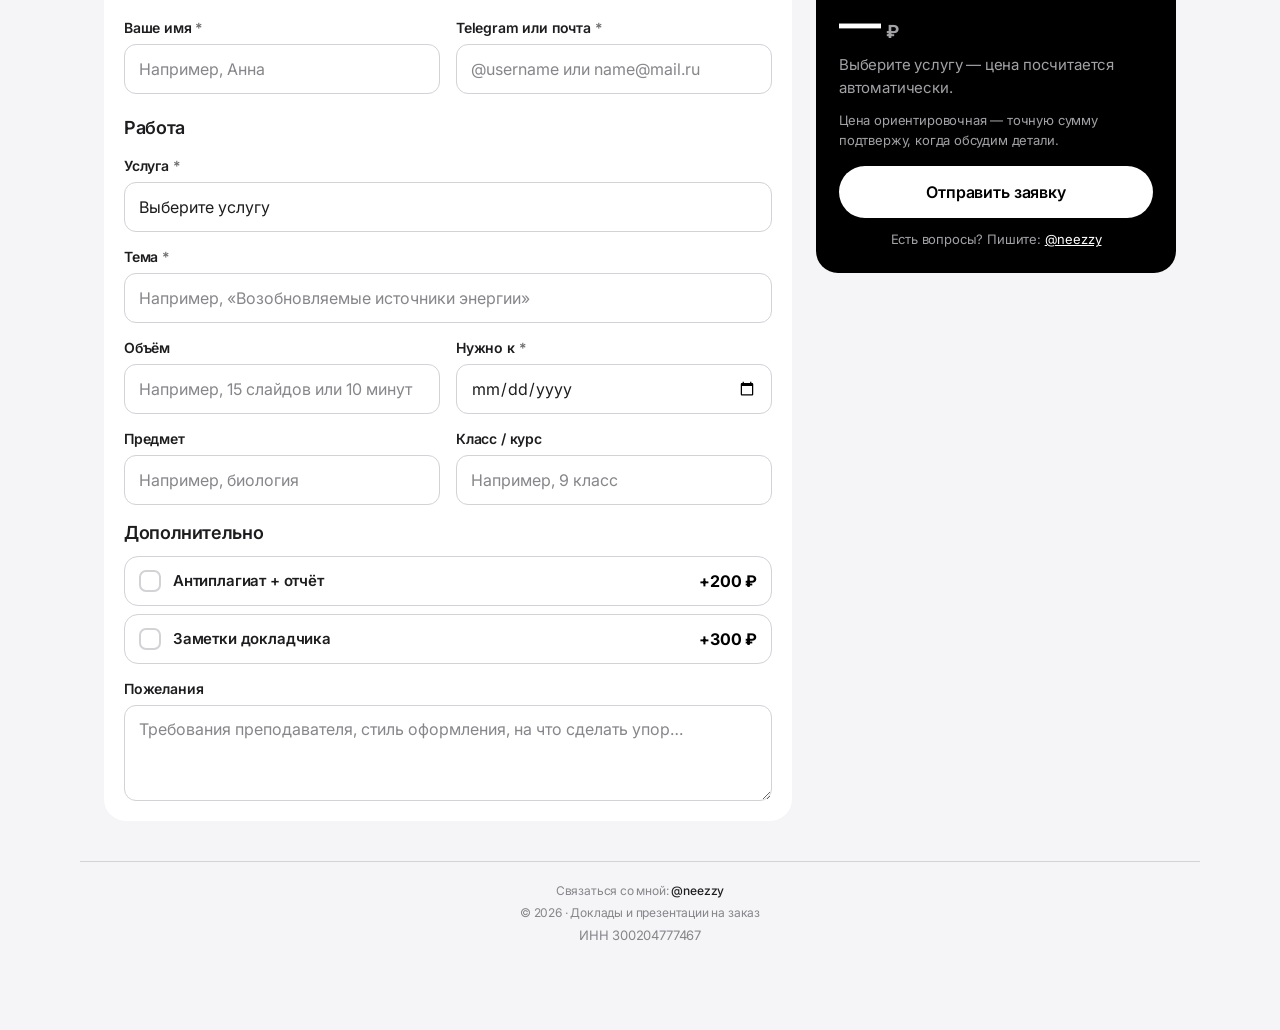
==== commit b4e2fce1: "Тёмная тема, плавные анимации, компактная раскладка, контакт «Telegram или почта», номер заявки и «М" ====
--- a/index.html
+++ b/index.html
@@ -6,6 +6,7 @@
   <title>Доклады и презентации на заказ</title>
   <meta name="description" content="Доклады, презентации и тексты выступлений на заказ. Цена рассчитывается сразу.">
   <meta name="theme-color" content="#f5f5f7">
+  <script>try{var t=JSON.parse(localStorage.getItem('zk_theme'));if(t==='dark'||t==='light')document.documentElement.setAttribute('data-theme',t)}catch(e){}</script>
 
   <link rel="manifest" href="manifest.json">
   <link rel="icon" type="image/png" sizes="192x192" href="icons/icon-192.png">
@@ -18,7 +19,7 @@
   <link rel="preconnect" href="https://fonts.googleapis.com">
   <link rel="preconnect" href="https://fonts.gstatic.com" crossorigin>
   <link rel="stylesheet" href="https://fonts.googleapis.com/css2?family=Inter:wght@400;500;600;700&display=swap">
-  <link rel="stylesheet" href="app.css?v=6">
+  <link rel="stylesheet" href="app.css?v=7">
 </head>
 <body>
 
@@ -33,6 +34,10 @@
     <nav class="topnav" aria-label="Разделы">
       <a href="#prices">Цены</a>
       <a href="#" class="support-link" data-support target="_blank" rel="noopener">Поддержка</a>
+      <button type="button" class="theme-btn" data-theme-toggle aria-label="Сменить тему" title="Светлая / тёмная тема">
+        <svg class="i-sun" width="18" height="18" viewBox="0 0 24 24" fill="none" stroke="currentColor" stroke-width="2" stroke-linecap="round" aria-hidden="true"><circle cx="12" cy="12" r="4.2"/><path d="M12 2.5v2M12 19.5v2M4.6 4.6l1.4 1.4M18 18l1.4 1.4M2.5 12h2M19.5 12h2M4.6 19.4 6 18M18 6l1.4-1.4"/></svg>
+        <svg class="i-moon" width="18" height="18" viewBox="0 0 24 24" fill="currentColor" aria-hidden="true"><path d="M20.5 14.6A8.5 8.5 0 0 1 9.4 3.5a8.5 8.5 0 1 0 11.1 11.1z"/></svg>
+      </button>
       <a href="#order" class="btn btn-sm btn-primary">Заказать</a>
     </nav>
   </div>
@@ -45,7 +50,7 @@
     <h1 id="heroTitle">Доклады и презентации на заказ</h1>
     <p class="lead" id="heroSubtitle"></p>
     <div class="hero-actions">
-      <a href="#order" class="btn btn-primary btn-lg">Рассчитать и заказать</a>
+      <a href="#order" class="btn btn-primary btn-lg">Рассчитать цену</a>
       <a href="#prices" class="btn btn-ghost btn-lg">Цены</a>
     </div>
     <ol class="steps">
@@ -79,7 +84,7 @@
       <div class="card extra-card">
         <h3>Срочность и оплата</h3>
         <p id="urgencyText"></p>
-        <p id="prepayText"></p>
+        <p id="payText"></p>
       </div>
     </div>
   </section>
@@ -101,9 +106,9 @@
             <div class="err">Укажите имя</div>
           </div>
           <div class="field">
-            <label for="f-contact">Telegram или телефон <span class="req">*</span></label>
-            <input id="f-contact" name="contact" required maxlength="100" autocomplete="tel" inputmode="text" placeholder="@username или +7 900 000-00-00">
-            <div class="err">Укажите, как с вами связаться</div>
+            <label for="f-contact">Telegram или почта <span class="req">*</span></label>
+            <input id="f-contact" name="contact" required maxlength="100" autocomplete="email" inputmode="email" autocapitalize="off" spellcheck="false" placeholder="@username или name@mail.ru">
+            <div class="err">Укажите Telegram (@username) или почту</div>
           </div>
         </div>
 
@@ -165,6 +170,12 @@
         <div class="summary-contact" id="summaryContact"></div>
       </aside>
     </div>
+
+    <div class="my-orders card" id="myOrders" hidden>
+      <h3>Мои заявки</h3>
+      <p>Номер заявки — назовите его, если пишете мне по заказу.</p>
+      <div class="my-order-list" id="myOrderList"></div>
+    </div>
   </section>
 </main>
 
@@ -187,22 +198,22 @@
       <svg width="32" height="32" viewBox="0 0 24 24" fill="none" stroke="currentColor" stroke-width="2.4" stroke-linecap="round" stroke-linejoin="round"><path d="m5 12.5 4.5 4.5L19 7.5"/></svg>
     </div>
     <h2 id="doneTitle">Заявка отправлена</h2>
-    <p>Я скоро свяжусь с вами, чтобы обсудить детали.<br><span id="doneSupport"></span></p>
-    <div class="modal-facts">
-      <div class="modal-fact"><span>Номер заявки</span><b id="doneId">—</b></div>
-      <div class="modal-fact"><span>Сумма</span><b id="doneTotal">—</b></div>
-    </div>
-    <p id="donePrepay" style="margin:-8px 0 18px;font-size:14px"></p>
-    <div class="done-pay" id="donePay" hidden>
-      <a class="btn btn-primary btn-block btn-lg" id="donePayBtn" href="#">Оплатить онлайн</a>
-      <span class="muted" style="font-size:13px">Карта, СБП, SberPay. Можно и позже — по ссылке, которую я пришлю.</span>
-    </div>
-    <button type="button" class="btn btn-ghost btn-block btn-lg" id="doneClose">Хорошо</button>
+    <p>Я скоро свяжусь с вами, чтобы обсудить детали.</p>
+    <div class="order-number">
+      <div><span>Номер вашей заявки</span><b id="doneId">—</b></div>
+      <button type="button" class="copy-btn" id="doneCopy">Скопировать</button>
+    </div>
+    <p class="done-total">Сумма: <b id="doneTotal">—</b></p>
+    <div class="done-actions">
+      <a class="btn btn-primary btn-block btn-lg" id="donePayBtn" href="#" hidden>Оплатить</a>
+      <a class="btn btn-soft btn-block btn-lg" id="doneWrite" href="#" target="_blank" rel="noopener" hidden>Написать по заказу</a>
+      <button type="button" class="btn btn-ghost btn-block btn-lg" id="doneClose">Хорошо</button>
+    </div>
   </div>
 </div>
 
-<script src="config.js?v=6"></script>
-<script src="common.js?v=6"></script>
+<script src="config.js?v=7"></script>
+<script src="common.js?v=7"></script>
 <script>
 (function () {
   'use strict';
@@ -255,7 +266,6 @@
       a.hidden = !supportHref;
       if (supportHref) a.href = supportHref;
     });
-    $('doneSupport').innerHTML = config.support ? 'Если что-то срочно — пишите: ' + contactLinkHtml(config.support) : '';
     $('heroTitle').textContent = config.heroTitle;
     $('heroSubtitle').textContent = config.heroSubtitle;
     $('heroSubtitle').hidden = !config.heroSubtitle;
@@ -288,11 +298,8 @@
     $('urgencyText').innerHTML = u.percent > 0 && u.days > 0
       ? '<span class="ico"><svg width="14" height="14" viewBox="0 0 24 24" fill="currentColor" aria-hidden="true"><path d="M13 2 4 14h7l-1 8 9-12h-7z"/></svg></span>Срочно: если до срока меньше ' + u.days + ' ' + A.plural(u.days, ['дня', 'дней', 'дней']) + ' — <b>+' + u.percent + '%</b> к стоимости работы.'
       : '<span class="ico"><svg width="14" height="14" viewBox="0 0 24 24" fill="currentColor" aria-hidden="true"><path d="M13 2 4 14h7l-1 8 9-12h-7z"/></svg></span>Срочные заказы — без наценки.';
-    $('prepayText').innerHTML = config.prepay > 0
-      ? '<span class="ico"><svg width="15" height="15" viewBox="0 0 24 24" fill="none" stroke="currentColor" stroke-width="2.2" stroke-linecap="round" aria-hidden="true"><rect x="3" y="5" width="18" height="14" rx="3"/><path d="M3 10h18M7 15h4"/></svg></span>Предоплата — <b>' + config.prepay + '%</b>, остальное — после получения работы.'
-      : config.payEnabled
-        ? '<span class="ico"><svg width="15" height="15" viewBox="0 0 24 24" fill="none" stroke="currentColor" stroke-width="2.2" stroke-linecap="round" aria-hidden="true"><rect x="3" y="5" width="18" height="14" rx="3"/><path d="M3 10h18M7 15h4"/></svg></span>Оплата — полная стоимость онлайн: карта, СБП, SberPay.'
-        : '<span class="ico"><svg width="15" height="15" viewBox="0 0 24 24" fill="none" stroke="currentColor" stroke-width="2.2" stroke-linecap="round" aria-hidden="true"><rect x="3" y="5" width="18" height="14" rx="3"/><path d="M3 10h18M7 15h4"/></svg></span>Оплата — полная стоимость.';
+    $('payText').innerHTML = '<span class="ico"><svg width="15" height="15" viewBox="0 0 24 24" fill="none" stroke="currentColor" stroke-width="2.2" stroke-linecap="round" aria-hidden="true"><rect x="3" y="5" width="18" height="14" rx="3"/><path d="M3 10h18M7 15h4"/></svg></span>' +
+      (config.payEnabled ? 'Оплата онлайн: карта, СБП, SberPay.' : 'Оплата — полная стоимость заказа.');
   }
 
   function renderFormChoices() {
@@ -324,10 +331,12 @@
     };
   }
 
+  var lastTotal = null;
   function updateSummary() {
     var input = readForm();
     var c = A.calcPrice(config, input);
     if (!c.ok) {
+      lastTotal = null;
       $('summaryBody').innerHTML =
         '<div class="summary-total">— <small>₽</small></div>' +
         '<p class="summary-empty">Выберите услугу — цена посчитается автоматически.</p>' +
@@ -344,10 +353,10 @@
       lines.push('<li class="urgent"><span>Срочность (' + when + '), +' + config.urgency.percent + '%</span><span>+' + A.money(c.urgencySum) + '</span></li>');
     }
     $('summaryBody').innerHTML =
-      '<div class="summary-total">≈ ' + A.money(c.total) + '</div>' +
+      '<div class="summary-total' + (lastTotal !== null && lastTotal !== c.total ? ' pop' : '') + '">≈ ' + A.money(c.total) + '</div>' +
       '<ul class="summary-lines">' + lines.join('') + '</ul>' +
-      (config.prepay > 0 ? '<div class="summary-prepay"><span>Предоплата ' + config.prepay + '%</span><b>' + A.money(c.prepay) + '</b></div>' : '') +
       (config.note ? '<p class="summary-note">' + A.esc(config.note) + '</p>' : '');
+    lastTotal = c.total;
   }
 
   function renderAll() {
@@ -355,6 +364,8 @@
     renderPrices();
     renderFormChoices();
     updateSummary();
+    renderMyOrders();
+    A.reveal('.section-head, .service, .extra-card, .form, .summary, .my-orders');
   }
 
   A.loadConfig(function (cfg) {
@@ -390,7 +401,7 @@
     }
     var dl = A.daysUntil(f.deadline.value);
     check(f.name, f.name.value.trim().length > 0);
-    check(f.contact, f.contact.value.trim().length >= 3);
+    check(f.contact, !!A.contactKind(f.contact.value));
     check(f.service, !!f.service.value);
     check(f.topic, f.topic.value.trim().length > 0);
     check(f.deadline, dl !== null && dl >= 0 && dl <= 730);
@@ -415,17 +426,19 @@
     A.api('order', { order: input }).then(function (res) {
       A.lsSet(CLIENT_KEY, { name: input.name.trim(), contact: input.contact.trim() });
       var total = res.total != null ? res.total : calc.total;
-      var prepay = res.prepay != null ? res.prepay : calc.prepay;
+      var service = config.services.filter(function (x) { return x.id === input.serviceId; })[0];
+      saveMyOrder({ id: String(res.id), service: service ? service.name : '', topic: input.topic.trim(), total: total, payToken: res.payToken || '', created: A.todayStr() });
       $('doneId').textContent = '№' + (res.id || '—');
       $('doneTotal').textContent = '≈ ' + A.money(total);
-      $('donePrepay').textContent = config.prepay > 0 ? 'Предоплата ' + config.prepay + '%: ' + A.money(prepay) : '';
-      var canPay = config.payEnabled && res.payToken;
-      $('donePay').hidden = !canPay;
+      var canPay = !!(config.payEnabled && res.payToken);
+      $('donePayBtn').hidden = !canPay;
       if (canPay) {
-        $('donePayBtn').href = 'pay.html?o=' + encodeURIComponent(res.id) + '&t=' + encodeURIComponent(res.payToken);
+        $('donePayBtn').href = payHref(res.id, res.payToken);
         $('donePayBtn').textContent = 'Оплатить ' + A.money(total);
       }
-      $('doneClose').className = 'btn btn-block btn-lg ' + (canPay ? 'btn-ghost' : 'btn-primary');
+      var write = A.orderMessageHref(config.support, res.id);
+      $('doneWrite').hidden = !write;
+      if (write) $('doneWrite').href = write;
       $('doneModal').hidden = false;
       $('doneClose').focus();
 
@@ -443,6 +456,42 @@
     });
   });
 
+  /* ----- Мои заявки (хранятся в этом браузере) ----- */
+  var MY_KEY = 'zk_my_orders';
+  function payHref(id, token) { return 'pay.html?o=' + encodeURIComponent(id) + '&t=' + encodeURIComponent(token); }
+  function saveMyOrder(o) {
+    var list = A.lsGet(MY_KEY, []);
+    if (!Array.isArray(list)) list = [];
+    list = list.filter(function (x) { return x.id !== o.id; });
+    list.unshift(o);
+    A.lsSet(MY_KEY, list.slice(0, 20));
+    renderMyOrders();
+  }
+  function renderMyOrders() {
+    var list = A.lsGet(MY_KEY, []);
+    if (!Array.isArray(list) || !list.length) { $('myOrders').hidden = true; return; }
+    $('myOrders').hidden = false;
+    $('myOrderList').innerHTML = list.map(function (o) {
+      var write = A.orderMessageHref(config.support, o.id);
+      return '<div class="my-order">' +
+        '<div class="my-order-no">№' + A.esc(o.id) + '</div>' +
+        '<div class="my-order-info"><b>' + A.esc(o.service || 'Заявка') + (o.topic ? ' · ' + A.esc(o.topic) : '') + '</b>' +
+          A.esc(A.fmtDate(o.created)) + (o.total ? ' · ≈ ' + A.money(o.total) : '') + '</div>' +
+        '<div class="my-order-actions">' +
+          (config.payEnabled && o.payToken ? '<a class="btn btn-primary" href="' + A.esc(payHref(o.id, o.payToken)) + '">Оплатить</a>' : '') +
+          (write ? '<a class="btn btn-soft" href="' + A.esc(write) + '" target="_blank" rel="noopener">Написать</a>' : '') +
+        '</div></div>';
+    }).join('');
+    A.reveal('.my-order', $('myOrderList'));
+  }
+
+  $('doneCopy').addEventListener('click', function () {
+    var text = $('doneId').textContent;
+    var done = function () { $('doneCopy').textContent = 'Скопировано'; setTimeout(function () { $('doneCopy').textContent = 'Скопировать'; }, 1600); };
+    if (navigator.clipboard && window.isSecureContext) navigator.clipboard.writeText(text).then(done, function () {});
+    else { prompt('Номер заявки:', text); }
+  });
+
   function closeModal() { $('doneModal').hidden = true; }
   $('doneClose').addEventListener('click', closeModal);
   $('doneModal').addEventListener('click', function (e) { if (e.target === this) closeModal(); });
--- a/app.css
+++ b/app.css
@@ -26,6 +26,13 @@
   --radius-sm: 14px;
   --radius: 18px;
   --radius-lg: 22px;
+  --bg2: #f5f5f7;
+  --bg3: #e8e8ed;
+  --on-accent: #ffffff;
+  --strong: #000000;
+  --glass: rgba(255, 255, 255, .72);
+  --summary-bg: #000000;
+  --summary-border: transparent;
   --shadow: 0 1px 2px rgba(0, 0, 0, .03), 0 4px 16px rgba(0, 0, 0, .04);
   --shadow-lg: 0 2px 8px rgba(0, 0, 0, .04), 0 24px 60px rgba(0, 0, 0, .10);
   --safe-top: env(safe-area-inset-top, 0px);
@@ -105,7 +112,7 @@
 .btn:disabled { opacity: .6; cursor: default; transform: none; }
 .btn:focus-visible { outline: 3px solid var(--accent-200); outline-offset: 2px; }
 
-.btn-primary { background: var(--accent); color: #fff; box-shadow: 0 6px 16px rgba(0, 0, 0, .25); }
+.btn-primary { background: var(--accent); color: var(--on-accent); box-shadow: 0 6px 16px rgba(0, 0, 0, .25); }
 .btn-primary:hover { background: var(--accent-600); }
 .btn-ghost { background: var(--card); color: var(--text); border-color: var(--border); }
 .btn-ghost:hover { border-color: var(--accent-200); color: var(--accent-600); }
@@ -141,7 +148,7 @@
   font: inherit;
   font-size: 16px; /* меньше 16px — iOS будет приближать поле */
   color: var(--text);
-  background: #fff;
+  background: var(--card);
   border: 1px solid var(--input);
   border-radius: var(--radius-sm);
   transition: border-color .15s, box-shadow .15s;
@@ -172,7 +179,7 @@
   padding: 12px 14px;
   border: 1px solid var(--input);
   border-radius: var(--radius-sm);
-  background: #fff;
+  background: var(--card);
   cursor: pointer;
   transition: border-color .15s, background-color .15s;
 }
@@ -185,7 +192,7 @@
   margin: 0;
   border: 2px solid var(--input);
   border-radius: 7px;
-  background: #fff center / 14px no-repeat;
+  background: var(--card) center / 14px no-repeat;
   cursor: pointer;
   transition: background-color .15s, border-color .15s;
 }
@@ -233,7 +240,7 @@
 }
 .toast.show { opacity: 1; transform: translate(-50%, 0); }
 .toast-error { background: var(--red); }
-.toast-ok { background: #1d1d1f; }
+.toast-ok { background: var(--text); }
 
 /* ===== Подсказка «На экран Домой» ===== */
 .ios-hint {
@@ -246,7 +253,7 @@
   align-items: center;
   gap: 12px;
   padding: 12px 12px 12px 14px;
-  background: #fff;
+  background: var(--card);
   border: 1px solid var(--border);
   border-radius: var(--radius-lg);
   box-shadow: var(--shadow-lg);
@@ -278,7 +285,7 @@
   top: 0;
   z-index: 50;
   padding-top: var(--safe-top);
-  background: rgba(255, 255, 255, .72);
+  background: var(--glass);
   -webkit-backdrop-filter: saturate(180%) blur(14px);
   backdrop-filter: saturate(180%) blur(14px);
   border-bottom: 1px solid rgba(0, 0, 0, .08);
@@ -291,7 +298,7 @@
   width: 34px; height: 34px;
   border-radius: 10px;
   background: var(--accent);
-  color: #fff;
+  color: var(--on-accent);
   box-shadow: 0 4px 12px rgba(0, 0, 0, .3);
 }
 .topnav { display: flex; align-items: center; gap: 4px; }
@@ -482,7 +489,7 @@
 .admin-top {
   position: sticky; top: 0; z-index: 50;
   padding-top: var(--safe-top);
-  background: rgba(255, 255, 255, .9);
+  background: var(--glass);
   -webkit-backdrop-filter: saturate(180%) blur(14px);
   backdrop-filter: saturate(180%) blur(14px);
   border-bottom: 1px solid var(--border);
@@ -506,7 +513,7 @@
   width: 42px; height: 42px;
   border: 1px solid var(--border);
   border-radius: 12px;
-  background: #fff;
+  background: var(--card);
   color: var(--muted);
   cursor: pointer;
   transition: color .15s, border-color .15s;
@@ -522,7 +529,7 @@
   position: fixed; left: 0; right: 0; bottom: 0; z-index: 60;
   display: grid; grid-template-columns: repeat(3, 1fr);
   padding: 6px calc(8px + var(--safe-right)) calc(6px + var(--safe-bottom)) calc(8px + var(--safe-left));
-  background: rgba(255, 255, 255, .94);
+  background: var(--glass);
   -webkit-backdrop-filter: saturate(180%) blur(14px);
   backdrop-filter: saturate(180%) blur(14px);
   border-top: 1px solid var(--border);
@@ -545,8 +552,8 @@
 .stat-label { font-size: 13px; color: var(--muted); font-weight: 600; }
 .stat-value { margin-top: 2px; font-size: 24px; font-weight: 800; letter-spacing: -.02em; }
 .stat-sub { font-size: 12px; color: var(--muted); font-weight: 600; }
-.stat.accent { background: var(--accent); border-color: var(--accent); color: #fff; }
-.stat.accent .stat-label, .stat.accent .stat-sub { color: rgba(255, 255, 255, .8); }
+.stat.accent { background: var(--accent); border-color: var(--accent); color: var(--on-accent); }
+.stat.accent .stat-label, .stat.accent .stat-sub { color: inherit; opacity: .75; }
 .stat-value.red { color: var(--red); }
 .stat-wide { grid-column: span 2; }
 
@@ -567,14 +574,14 @@
   padding: 7px 14px;
   border: 1px solid var(--border);
   border-radius: 999px;
-  background: #fff;
+  background: var(--card);
   font: inherit; font-size: 14px; font-weight: 700;
   color: var(--muted);
   cursor: pointer;
 }
 .chip .count { padding: 0 7px; border-radius: 999px; background: var(--bg); font-size: 12px; line-height: 20px; }
-.chip.active { background: var(--text); border-color: var(--text); color: #fff; }
-.chip.active .count { background: rgba(255, 255, 255, .18); }
+.chip.active { background: var(--text); border-color: var(--text); color: var(--on-accent); }
+.chip.active .count { background: rgba(127, 127, 127, .28); }
 .search { position: relative; }
 .search svg { position: absolute; left: 14px; top: 50%; transform: translateY(-50%); color: var(--faint); pointer-events: none; }
 .search .input { padding-left: 42px; }
@@ -596,7 +603,7 @@
 .st-work { --st: var(--accent); --st-bg: var(--accent-50); }
 .st-revision { --st: #f59e0b; --st-bg: var(--amber-bg); }
 .st-done { --st: #22c55e; --st-bg: var(--green-bg); }
-.st-cancelled { --st: #c7c7cc; --st-bg: #f2f2f2; }
+.st-cancelled { --st: #c7c7cc; --st-bg: var(--bg2); }
 .order.st-cancelled { opacity: .78; }
 
 .order-head { display: flex; align-items: flex-start; justify-content: space-between; gap: 12px; }
@@ -675,7 +682,7 @@
 .panel h2 { font-size: 18px; font-weight: 800; }
 .panel .panel-desc { margin-top: 4px; font-size: 14px; color: var(--muted); }
 .edit-list { display: grid; gap: 10px; margin-top: 14px; }
-.edit-item { display: grid; gap: 10px; padding: 14px; border: 1px solid var(--border); border-radius: var(--radius); background: #fafafa; }
+.edit-item { display: grid; gap: 10px; padding: 14px; border: 1px solid var(--border); border-radius: var(--radius); background: var(--bg2); }
 .edit-row { display: grid; gap: 10px; grid-template-columns: repeat(3, 1fr); }
 .edit-row-opt { display: grid; gap: 10px; grid-template-columns: 1fr 110px auto; align-items: end; }
 .edit-head { display: flex; align-items: center; justify-content: space-between; gap: 8px; }
@@ -691,7 +698,7 @@
   margin-top: 16px;
   padding: 12px;
   border-radius: var(--radius-lg);
-  background: rgba(255, 255, 255, .95);
+  background: var(--glass);
   -webkit-backdrop-filter: blur(10px);
   backdrop-filter: blur(10px);
   border: 1px solid var(--border);
@@ -706,9 +713,9 @@
 .table-wrap { overflow-x: auto; -webkit-overflow-scrolling: touch; }
 .report-table { width: 100%; border-collapse: collapse; font-size: 14px; font-variant-numeric: tabular-nums; }
 .report-table th, .report-table td { padding: 11px 12px; text-align: right; white-space: nowrap; border-bottom: 1px solid var(--border); }
-.report-table th:first-child, .report-table td:first-child { text-align: left; position: sticky; left: 0; background: #fff; }
-.report-table thead th { font-size: 12px; font-weight: 700; color: var(--muted); text-transform: uppercase; letter-spacing: .04em; background: #fafafa; }
-.report-table thead th:first-child { background: #fafafa; }
+.report-table th:first-child, .report-table td:first-child { text-align: left; position: sticky; left: 0; background: var(--card); }
+.report-table thead th { font-size: 12px; font-weight: 700; color: var(--muted); text-transform: uppercase; letter-spacing: .04em; background: var(--bg2); }
+.report-table thead th:first-child { background: var(--bg2); }
 .report-table tr.zero td { color: var(--faint); }
 .report-table tfoot td { font-weight: 800; border-bottom: 0; background: var(--accent-50); }
 .report-table tfoot td:first-child { background: var(--accent-50); }
@@ -736,7 +743,7 @@
     width: 24px; height: 24px;
     margin-top: -12px;
     border-radius: 50%;
-    background: var(--accent); color: #fff;
+    background: var(--accent); color: var(--on-accent);
     font-size: 13px; font-weight: 800;
   }
   .stats { grid-template-columns: repeat(3, 1fr); }
@@ -826,9 +833,9 @@
 .pay-buttons .btn { white-space: normal; }
 .pay-done, .pay-wait {
   padding: 12px 14px; border-radius: var(--radius-sm); margin-bottom: 14px; font-weight: 600;
-  background: #f5f5f7; color: #1d1d1f;
-}
-.pay-wait { background: #f5f5f7; color: #6e6e73; }
+  background: var(--bg2); color: var(--text);
+}
+.pay-wait { background: var(--bg2); color: var(--muted); }
 .pay-state { text-align: center; padding: 8px 0; }
 .pay-state h1 { font-size: 24px; margin: 12px 0 6px; }
 .pay-state p { color: var(--muted); margin: 0 0 20px; }
@@ -848,38 +855,38 @@
 
 .btn { border-radius: 980px; font-weight: 600; letter-spacing: -.01em; }
 .btn-lg { border-radius: 980px; }
-.btn-primary { background: #1d1d1f; color: #fff; box-shadow: none; }
-.btn-primary:hover { background: #000; }
-.btn-ghost { background: transparent; border-color: #1d1d1f; color: #1d1d1f; }
-.btn-ghost:hover { background: #1d1d1f; color: #fff; border-color: #1d1d1f; }
-.btn-soft { background: #f5f5f7; color: #1d1d1f; }
-.btn-soft:hover { background: #e8e8ed; }
+.btn-primary { background: var(--text); color: var(--on-accent); box-shadow: none; }
+.btn-primary:hover { background: var(--strong); }
+.btn-ghost { background: transparent; border-color: var(--text); color: var(--text); }
+.btn-ghost:hover { background: var(--text); color: var(--on-accent); border-color: var(--text); }
+.btn-soft { background: var(--bg2); color: var(--text); }
+.btn-soft:hover { background: var(--bg3); }
 .btn:focus-visible { outline: 3px solid rgba(0, 0, 0, .25); }
 
 .card { border: 0; box-shadow: none; }
-.input, .field input, .field select, .field textarea { border-radius: 12px; background: #fff; }
-.field input:focus, .field select:focus, .field textarea:focus, .input:focus { border-color: #1d1d1f; box-shadow: 0 0 0 4px rgba(0, 0, 0, .08); }
+.input, .field input, .field select, .field textarea { border-radius: 12px; background: var(--card); }
+.field input:focus, .field select:focus, .field textarea:focus, .input:focus { border-color: var(--text); box-shadow: 0 0 0 4px rgba(0, 0, 0, .08); }
 
 /* Шапка */
 .topbar { -webkit-backdrop-filter: saturate(180%) blur(20px); backdrop-filter: saturate(180%) blur(20px); }
 .topbar-in { height: 52px; }
 .brand { font-weight: 600; font-size: 17px; }
-.brand-mark { width: 30px; height: 30px; border-radius: 8px; background: #000; box-shadow: none; }
-.topnav a:not(.btn) { font-weight: 400; font-size: 14px; color: #1d1d1f; opacity: .8; }
+.brand-mark { width: 30px; height: 30px; border-radius: 8px; background: var(--strong); box-shadow: none; }
+.topnav a:not(.btn) { font-weight: 400; font-size: 14px; color: var(--text); opacity: .8; }
 .topnav a:not(.btn):hover { opacity: 1; background: transparent; }
 .topnav .btn-sm { min-height: 32px; padding: 6px 14px; font-size: 13px; }
 
 /* Первый экран */
 .hero { text-align: center; padding-top: 56px; padding-bottom: 8px; }
 .eyebrow { background: transparent; color: var(--muted); padding: 0; font-weight: 600; font-size: 15px; letter-spacing: 0; }
-.eyebrow::before { background: #1d1d1f; box-shadow: none; width: 7px; height: 7px; }
+.eyebrow::before { background: var(--text); box-shadow: none; width: 7px; height: 7px; }
 .hero h1 { margin: 12px auto 0; font-size: clamp(40px, 11vw, 80px); font-weight: 700; line-height: 1.04; letter-spacing: -.045em; max-width: 14ch; }
 .hero .lead { margin: 18px auto 0; font-size: clamp(18px, 4.6vw, 24px); line-height: 1.35; color: var(--muted); font-weight: 400; max-width: 34ch; }
 .hero-actions { justify-content: center; margin-top: 30px; }
 .hero-actions .btn { flex: 0 1 auto; min-width: 150px; }
 .steps { margin-top: 56px; gap: 12px; text-align: left; }
-.step { padding: 22px; border-radius: var(--radius-lg); background: #fff; }
-.step-num { background: #1d1d1f; color: #fff; border-radius: 50%; width: 36px; height: 36px; font-size: 15px; font-weight: 600; }
+.step { padding: 22px; border-radius: var(--radius-lg); background: var(--card); }
+.step-num { background: var(--text); color: var(--on-accent); border-radius: 50%; width: 36px; height: 36px; font-size: 15px; font-weight: 600; }
 .step b { font-weight: 600; font-size: 17px; }
 
 /* Секции */
@@ -892,24 +899,24 @@
 .service { padding: 28px; border-radius: 26px; transition: transform .25s ease, box-shadow .25s ease; }
 .service:hover { transform: translateY(-4px); box-shadow: var(--shadow-lg); }
 .service h3 { font-size: 22px; font-weight: 600; }
-.service-price .amount { color: #1d1d1f; font-size: 36px; font-weight: 700; letter-spacing: -.04em; }
+.service-price .amount { color: var(--text); font-size: 36px; font-weight: 700; letter-spacing: -.04em; }
 .service-min { background: transparent; padding: 0; font-weight: 400; font-size: 14px; }
 .service .btn { margin-top: 22px; }
 .extra-card { padding: 24px 28px; border-radius: 26px; }
 .extra-card h3 { font-weight: 600; font-size: 18px; }
-.extra-list b { color: #1d1d1f; font-weight: 600; }
+.extra-list b { color: var(--text); font-weight: 600; }
 .extra-list li { border-top-style: solid; }
-.extra-card .ico { background: #f5f5f7; }
+.extra-card .ico { background: var(--bg2); }
 
 /* Форма */
 .form { padding: 28px; border-radius: 26px; }
 .form-group-title { color: var(--text); text-transform: none; letter-spacing: -.02em; font-size: 20px; font-weight: 600; }
 .req { color: var(--muted); }
 .check { border-radius: 14px; }
-.check input:checked ~ .check-text { color: #1d1d1f; }
+.check input:checked ~ .check-text { color: var(--text); }
 
 /* Итог — инвертированная чёрная карточка */
-.summary { background: #000; color: #f5f5f7; padding: 28px; border-radius: 26px; }
+.summary { background: var(--summary-bg); border: 1px solid var(--summary-border); color: #f5f5f7; padding: 28px; border-radius: 26px; }
 .summary h3 { color: #86868b; font-weight: 500; }
 .summary-total { color: #fff; font-size: 48px; font-weight: 700; letter-spacing: -.045em; }
 .summary-total small, .summary-empty, .summary-note, .summary-contact, .summary-lines li span:first-child { color: #a1a1a6; }
@@ -922,32 +929,32 @@
 .summary .form-error { background: #2a0a0d; color: #ff6961; }
 
 /* Подвал */
-.site-footer { font-size: 12px; color: #86868b; border-top: 1px solid #d2d2d7; margin-top: 64px; padding-top: 20px; }
-.site-footer a { color: #1d1d1f; font-weight: 500; }
+.site-footer { font-size: 12px; color: var(--faint); border-top: 1px solid var(--input); margin-top: 64px; padding-top: 20px; }
+.site-footer a { color: var(--text); font-weight: 500; }
 
 /* Окна и подсказки */
 .modal-box { border-radius: 28px; }
-.modal-ico { background: #1d1d1f; color: #fff; border-radius: 50%; }
-.ios-hint { border-radius: 20px; background: rgba(255, 255, 255, .86); -webkit-backdrop-filter: saturate(180%) blur(20px); backdrop-filter: saturate(180%) blur(20px); }
-.ios-share { color: #1d1d1f; }
+.modal-ico { background: var(--text); color: var(--on-accent); border-radius: 50%; }
+.ios-hint { border-radius: 20px; background: var(--glass); -webkit-backdrop-filter: saturate(180%) blur(20px); backdrop-filter: saturate(180%) blur(20px); }
+.ios-share { color: var(--text); }
 .ios-hint-icon img { border-radius: 22%; }
 .toast { border-radius: 980px; }
-.demo-banner { background: #1d1d1f; color: #f5f5f7; border-bottom: 0; }
+.demo-banner { background: var(--text); color: var(--bg2); border-bottom: 0; }
 
 /* Кнопка поддержки */
 .support-fab { background: rgba(29, 29, 31, .88); -webkit-backdrop-filter: blur(20px); backdrop-filter: blur(20px); font-weight: 600; }
 
 /* Админка */
-.stat.accent { background: #000; }
+.stat.accent { background: var(--strong); }
 .chip { border-radius: 980px; }
 .status-select { border-radius: 980px; }
-.st-new { --st: #1d1d1f; --st-bg: #f5f5f7; }
-.st-work { --st: #48484a; --st-bg: #f5f5f7; }
-.st-revision { --st: #8e8e93; --st-bg: #f5f5f7; }
-.st-done { --st: #1d1d1f; --st-bg: #f5f5f7; }
-.st-cancelled { --st: #c7c7cc; --st-bg: #f2f2f2; }
-.admin-top { background: rgba(255, 255, 255, .72); -webkit-backdrop-filter: saturate(180%) blur(20px); backdrop-filter: saturate(180%) blur(20px); }
-.bottom-nav { background: rgba(255, 255, 255, .8); -webkit-backdrop-filter: saturate(180%) blur(20px); backdrop-filter: saturate(180%) blur(20px); }
+.st-new { --st: var(--text); --st-bg: var(--bg2); }
+.st-work { --st: #48484a; --st-bg: var(--bg2); }
+.st-revision { --st: #8e8e93; --st-bg: var(--bg2); }
+.st-done { --st: var(--text); --st-bg: var(--bg2); }
+.st-cancelled { --st: #c7c7cc; --st-bg: var(--bg2); }
+.admin-top { background: var(--glass); -webkit-backdrop-filter: saturate(180%) blur(20px); backdrop-filter: saturate(180%) blur(20px); }
+.bottom-nav { background: var(--glass); -webkit-backdrop-filter: saturate(180%) blur(20px); backdrop-filter: saturate(180%) blur(20px); }
 .login-box { border-radius: 28px; }
 
 @media (min-width: 900px) {
@@ -955,4 +962,199 @@
   .steps { margin-top: 80px; }
   .section { padding-top: 110px; }
 }
-.extra-card .ico { color: #1d1d1f; display: inline-grid; place-items: center; vertical-align: -7px; }
+.extra-card .ico { color: var(--text); display: inline-grid; place-items: center; vertical-align: -7px; }
+
+/* ===================================================================
+   ЧЁРНАЯ ТЕМА (по системе или переключателем)
+   =================================================================== */
+:root[data-theme="dark"] {
+  color-scheme: dark;
+  --bg: #000000; --card: #1c1c1e; --bg2: #2c2c2e; --bg3: #3a3a3c;
+  --text: #f5f5f7; --muted: #a1a1a6; --faint: #8e8e93;
+  --border: #38383a; --input: #48484a;
+  --accent: #f5f5f7; --accent-600: #ffffff; --accent-700: #ffffff;
+  --accent-50: #2c2c2e; --accent-100: #3a3a3c; --accent-200: #48484a;
+  --on-accent: #000000; --strong: #ffffff;
+  --glass: rgba(22, 22, 23, .72);
+  --summary-bg: #1c1c1e; --summary-border: #38383a;
+  --red: #ff453a; --red-bg: #3a1416;
+  --green: #f5f5f7; --green-bg: #2c2c2e; --amber: #a1a1a6; --amber-bg: #2c2c2e;
+  --shadow: 0 1px 2px rgba(0, 0, 0, .4);
+  --shadow-lg: 0 24px 60px rgba(0, 0, 0, .6);
+}
+@media (prefers-color-scheme: dark) {
+  :root:not([data-theme="light"]) {
+    color-scheme: dark;
+    --bg: #000000; --card: #1c1c1e; --bg2: #2c2c2e; --bg3: #3a3a3c;
+    --text: #f5f5f7; --muted: #a1a1a6; --faint: #8e8e93;
+    --border: #38383a; --input: #48484a;
+    --accent: #f5f5f7; --accent-600: #ffffff; --accent-700: #ffffff;
+    --accent-50: #2c2c2e; --accent-100: #3a3a3c; --accent-200: #48484a;
+    --on-accent: #000000; --strong: #ffffff;
+    --glass: rgba(22, 22, 23, .72);
+    --summary-bg: #1c1c1e; --summary-border: #38383a;
+    --red: #ff453a; --red-bg: #3a1416;
+    --green: #f5f5f7; --green-bg: #2c2c2e; --amber: #a1a1a6; --amber-bg: #2c2c2e;
+    --shadow: 0 1px 2px rgba(0, 0, 0, .4);
+    --shadow-lg: 0 24px 60px rgba(0, 0, 0, .6);
+  }
+}
+.topbar, .admin-top { border-bottom-color: var(--border); }
+.field input, .field select, .field textarea, .input { background: var(--card); color: var(--text); border-color: var(--input); }
+:root[data-theme="dark"] .field input, :root[data-theme="dark"] .field select, :root[data-theme="dark"] .field textarea, :root[data-theme="dark"] .input { background: var(--bg2); }
+@media (prefers-color-scheme: dark) {
+  :root:not([data-theme="light"]) .field input, :root:not([data-theme="light"]) .field select,
+  :root:not([data-theme="light"]) .field textarea, :root:not([data-theme="light"]) .input { background: var(--bg2); }
+}
+.support-fab { border: 1px solid rgba(255, 255, 255, .12); }
+
+/* Переключатель темы */
+.theme-btn {
+  position: relative; display: inline-grid; place-items: center;
+  width: 34px; height: 34px; padding: 0; border: 0; border-radius: 50%;
+  background: transparent; color: var(--text); cursor: pointer;
+  transition: background-color .2s, transform .3s cubic-bezier(.3, 1.5, .5, 1);
+}
+.theme-btn:hover { background: var(--bg2); }
+.theme-btn:active { transform: scale(.88) rotate(-20deg); }
+.theme-btn svg { position: absolute; transition: opacity .35s, transform .5s cubic-bezier(.3, 1.4, .5, 1); }
+.theme-btn .i-moon { opacity: 0; transform: rotate(-90deg) scale(.5); }
+:root[data-theme="dark"] .theme-btn .i-sun { opacity: 0; transform: rotate(90deg) scale(.5); }
+:root[data-theme="dark"] .theme-btn .i-moon { opacity: 1; transform: none; }
+@media (prefers-color-scheme: dark) {
+  :root:not([data-theme="light"]) .theme-btn .i-sun { opacity: 0; transform: rotate(90deg) scale(.5); }
+  :root:not([data-theme="light"]) .theme-btn .i-moon { opacity: 1; transform: none; }
+}
+.admin-top .theme-btn { width: 44px; height: 44px; border-radius: 12px; }
+
+/* Плавная смена темы */
+.theme-anim, .theme-anim *, .theme-anim *::before, .theme-anim *::after {
+  transition: background-color .45s ease, border-color .45s ease, color .45s ease, fill .45s ease !important;
+}
+
+/* ===================================================================
+   АНИМАЦИИ
+   =================================================================== */
+:root { --ease: cubic-bezier(.2, .8, .2, 1); --spring: cubic-bezier(.3, 1.4, .5, 1); }
+.reveal { opacity: 0; transform: translateY(28px) scale(.985); transition: opacity .8s var(--ease), transform .8s var(--ease); transition-delay: var(--d, 0s); will-change: opacity, transform; }
+.reveal.in { opacity: 1; transform: none; }
+
+@keyframes rise { from { opacity: 0; transform: translateY(22px); filter: blur(6px); } to { opacity: 1; transform: none; filter: none; } }
+.hero > * { animation: rise .9s var(--ease) both; }
+.hero > :nth-child(2) { animation-delay: .08s; }
+.hero > :nth-child(3) { animation-delay: .16s; }
+.hero > :nth-child(4) { animation-delay: .24s; }
+.hero > :nth-child(5) { animation-delay: .32s; }
+.topbar { animation: rise .6s var(--ease) both; }
+
+.btn { transition: background-color .2s, border-color .2s, color .2s, box-shadow .2s, transform .25s var(--spring); }
+.btn:hover:not(:disabled) { transform: scale(1.025); }
+.btn:active:not(:disabled) { transform: scale(.96); }
+.service, .step, .extra-card, .my-order { transition: transform .45s var(--ease), box-shadow .45s var(--ease), background-color .45s, opacity .8s var(--ease); }
+.service:hover, .my-order:hover { transform: translateY(-6px); box-shadow: var(--shadow-lg); }
+.service.reveal:not(.in):hover { transform: translateY(28px) scale(.985); }
+
+@keyframes pop { 0% { transform: scale(.94); opacity: .4; } 60% { transform: scale(1.03); } 100% { transform: none; opacity: 1; } }
+.summary-total.pop { animation: pop .45s var(--spring); }
+
+@keyframes modal-in { from { opacity: 0; transform: translateY(30px) scale(.94); } to { opacity: 1; transform: none; } }
+@keyframes fade-in { from { opacity: 0; } to { opacity: 1; } }
+.modal:not([hidden]) { animation: fade-in .3s ease both; }
+.modal:not([hidden]) .modal-box { animation: modal-in .55s var(--spring) both; }
+@keyframes check-draw { from { stroke-dashoffset: 30; } to { stroke-dashoffset: 0; } }
+.modal:not([hidden]) .modal-ico path { stroke-dasharray: 30; animation: check-draw .6s .25s var(--ease) both; }
+
+.field input, .field select, .field textarea, .input { transition: border-color .2s, box-shadow .25s, background-color .45s; }
+.check { transition: background-color .2s, border-color .2s, transform .2s var(--spring); }
+.check:active { transform: scale(.98); }
+
+@media (prefers-reduced-motion: reduce) {
+  *, *::before, *::after { animation: none !important; transition: none !important; }
+  .reveal { opacity: 1; transform: none; }
+}
+
+/* ===================================================================
+   КОМПАКТНАЯ РАСКЛАДКА — меньше листать
+   =================================================================== */
+.hero { padding-top: 40px; }
+.hero h1 { font-size: clamp(34px, 9.5vw, 68px); }
+.hero .lead { margin-top: 14px; font-size: clamp(16px, 4.2vw, 21px); }
+.hero-actions { margin-top: 22px; flex-wrap: nowrap; gap: 10px; }
+.hero-actions .btn { flex: 1 1 0; min-width: 0; max-width: 240px; padding-left: 14px; padding-right: 14px; }
+.steps { margin-top: 28px; grid-template-columns: repeat(3, 1fr); gap: 8px; }
+.step { flex-direction: column; align-items: flex-start; gap: 10px; padding: 14px; border-radius: 18px; }
+.step-num { width: 28px; height: 28px; font-size: 13px; }
+.step b { font-size: 14px; line-height: 1.25; }
+.step span.sub { font-size: 12px; line-height: 1.35; margin-top: 2px; }
+
+.section { padding-top: 48px; }
+.section-head { margin-bottom: 20px; }
+.section-head h2 { font-size: clamp(30px, 7.5vw, 48px); }
+.section-head p { font-size: clamp(15px, 3.8vw, 18px); margin-top: 6px; }
+
+.services { grid-template-columns: repeat(2, 1fr); gap: 10px; }
+.service { padding: 16px; border-radius: 22px; }
+.service h3 { font-size: 16px; line-height: 1.2; }
+.service-price { margin-top: 8px; }
+.service-price .amount { font-size: 24px; }
+.service-min { margin-top: 2px; font-size: 12px; }
+.service p { margin-top: 8px; font-size: 13px; line-height: 1.4; display: -webkit-box; -webkit-line-clamp: 3; -webkit-box-orient: vertical; overflow: hidden; }
+.service .btn { margin-top: 12px; min-height: 38px; padding: 8px 12px; font-size: 14px; }
+.extras { margin-top: 10px; gap: 10px; }
+.extra-card { padding: 18px 20px; border-radius: 22px; font-size: 14px; }
+.extra-card h3 { font-size: 16px; margin-bottom: 8px; }
+.extra-list li { padding: 6px 0; }
+
+.form { padding: 20px; gap: 14px; border-radius: 22px; }
+.form-group-title { font-size: 18px; }
+.summary { padding: 22px; border-radius: 22px; }
+.summary-total { font-size: 42px; }
+.site-footer { margin-top: 40px; }
+
+@media (min-width: 600px) {
+  .step { flex-direction: row; align-items: center; padding: 18px; }
+  .step-num { width: 34px; height: 34px; font-size: 14px; }
+  .step b { font-size: 16px; }
+  .step span.sub { font-size: 13px; }
+}
+@media (min-width: 900px) {
+  .hero { padding-top: 72px; }
+  .steps { margin-top: 48px; }
+  .section { padding-top: 80px; }
+  .services { grid-template-columns: repeat(4, 1fr); gap: 14px; }
+  .service { padding: 24px; }
+  .service h3 { font-size: 19px; }
+  .service-price .amount { font-size: 30px; }
+  .service p { font-size: 14px; }
+}
+
+/* Номер заказа и «Мои заявки» */
+.order-number {
+  display: flex; align-items: center; justify-content: space-between; gap: 12px;
+  margin: 18px 0 6px; padding: 14px 16px; border-radius: 16px; background: var(--bg2); text-align: left;
+}
+.order-number span { display: block; font-size: 12px; color: var(--muted); font-weight: 600; }
+.order-number b { display: block; font-size: 28px; letter-spacing: -.03em; line-height: 1.1; }
+.copy-btn { border: 0; background: var(--card); color: var(--text); border-radius: 980px; padding: 8px 14px; font: inherit; font-size: 13px; font-weight: 600; cursor: pointer; transition: transform .25s var(--spring); }
+.copy-btn:active { transform: scale(.94); }
+.done-total { font-size: 15px; color: var(--muted); margin: 8px 0 18px; }
+.done-total b { color: var(--text); }
+.done-actions { display: grid; gap: 8px; }
+
+.my-orders { margin-top: 16px; padding: 20px; border-radius: 22px; }
+.my-orders h3 { font-size: 18px; font-weight: 600; margin-bottom: 4px; }
+.my-orders > p { font-size: 13px; color: var(--muted); margin-bottom: 12px; }
+.my-order-list { display: grid; gap: 8px; }
+.my-order {
+  display: flex; align-items: center; gap: 12px; padding: 12px 14px; border-radius: 16px; background: var(--bg2);
+}
+.my-order-no { font-weight: 700; font-size: 17px; letter-spacing: -.02em; min-width: 52px; }
+.my-order-info { flex: 1; min-width: 0; font-size: 13px; color: var(--muted); line-height: 1.35; }
+.my-order-info b { display: block; color: var(--text); font-size: 14px; font-weight: 600; white-space: nowrap; overflow: hidden; text-overflow: ellipsis; }
+.my-order-actions { display: flex; gap: 6px; flex-wrap: wrap; justify-content: flex-end; }
+.my-order-actions .btn { min-height: 34px; padding: 6px 12px; font-size: 13px; }
+@media (max-width: 420px) {
+  .my-order { flex-wrap: wrap; }
+  .my-order-actions { width: 100%; justify-content: stretch; }
+  .my-order-actions .btn { flex: 1; }
+}
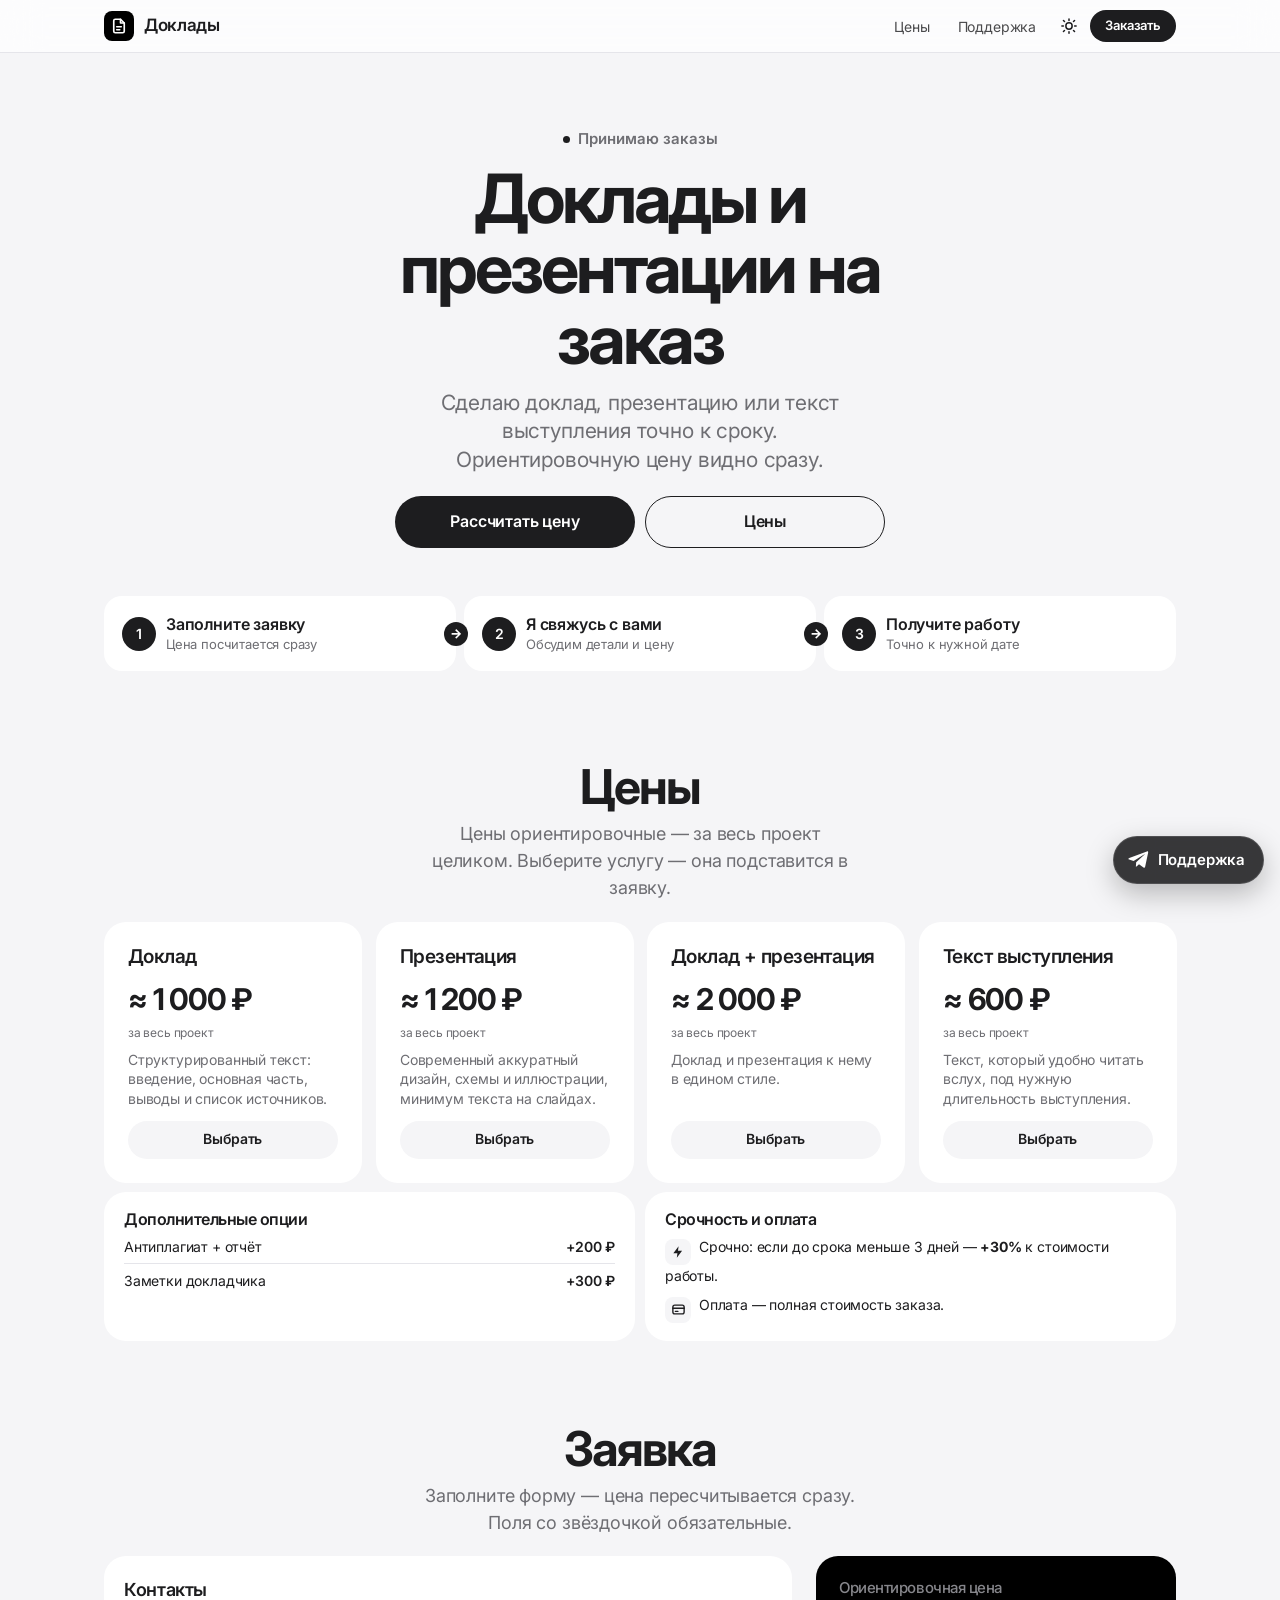
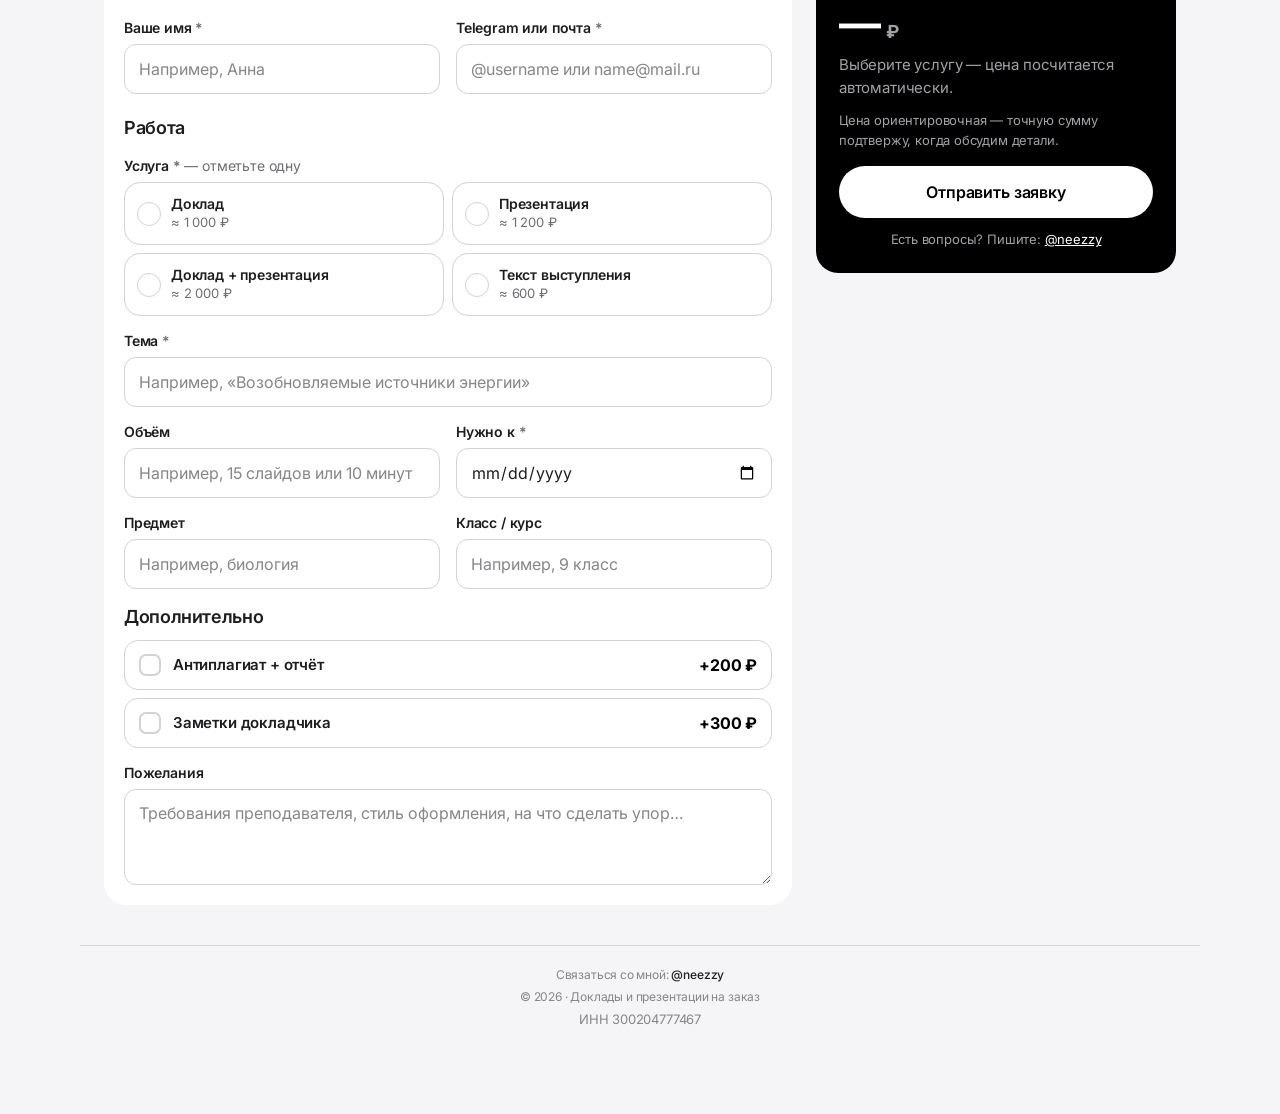
==== commit 72298449: "Выбор услуги карточками с галочкой вместо выпадающего списка Co-Authored-By: Claude Opus 5.5 <norepl" ====
--- a/index.html
+++ b/index.html
@@ -19,7 +19,7 @@
   <link rel="preconnect" href="https://fonts.googleapis.com">
   <link rel="preconnect" href="https://fonts.gstatic.com" crossorigin>
   <link rel="stylesheet" href="https://fonts.googleapis.com/css2?family=Inter:wght@400;500;600;700&display=swap">
-  <link rel="stylesheet" href="app.css?v=7">
+  <link rel="stylesheet" href="app.css?v=8">
 </head>
 <body>
 
@@ -114,8 +114,9 @@
 
         <div class="form-group-title">Работа</div>
         <div class="field">
-          <label for="f-service">Услуга <span class="req">*</span></label>
-          <select id="f-service" name="serviceId" required></select>
+          <span class="field-label" id="svcLabel">Услуга <span class="req">*</span> <span class="muted" style="font-weight:400">— отметьте одну</span></span>
+          <div class="svc-pick" id="svcPick" role="radiogroup" aria-labelledby="svcLabel"></div>
+          <input type="hidden" id="f-service" name="serviceId">
           <div class="err">Выберите услугу</div>
         </div>
         <div class="field">
@@ -212,8 +213,8 @@
   </div>
 </div>
 
-<script src="config.js?v=7"></script>
-<script src="common.js?v=7"></script>
+<script src="config.js?v=8"></script>
+<script src="common.js?v=8"></script>
 <script>
 (function () {
   'use strict';
@@ -304,11 +305,16 @@
 
   function renderFormChoices() {
     var current = f.service.value;
-    f.service.innerHTML = '<option value="" disabled' + (current ? '' : ' selected') + '>Выберите услугу</option>' +
-      config.services.map(function (s) {
-        return '<option value="' + A.esc(s.id) + '">' + A.esc(s.name) + ' — ≈ ' + A.money(s.price) + '</option>';
-      }).join('');
-    if (current && config.services.some(function (s) { return s.id === current; })) f.service.value = current;
+    if (!config.services.some(function (s) { return s.id === current; })) current = '';
+    $('svcPick').innerHTML = config.services.map(function (s) {
+      return '<label class="svc-opt">' +
+        '<input type="radio" name="svc" value="' + A.esc(s.id) + '"' + (s.id === current ? ' checked' : '') + '>' +
+        '<span class="svc-tick" aria-hidden="true"><svg width="14" height="14" viewBox="0 0 24 24" fill="none" stroke="currentColor" stroke-width="3.2" stroke-linecap="round" stroke-linejoin="round"><path d="m5 12.5 4.5 4.5L19 7.5"/></svg></span>' +
+        '<span class="svc-name">' + A.esc(s.name) + '</span>' +
+        '<span class="svc-price">≈ ' + A.money(s.price) + '</span></label>';
+    }).join('');
+    f.service.value = current;
+    markPicked();
 
     var checked = selectedOptions();
     $('optionsBlock').hidden = !config.options.length;
@@ -319,11 +325,31 @@
     }).join('');
   }
 
+  /** Отмечаем выбранную услугу и в карточках цен. */
+  function markPicked() {
+    var id = f.service.value;
+    document.querySelectorAll('[data-pick]').forEach(function (b) {
+      var on = b.getAttribute('data-pick') === id;
+      b.closest('.service').classList.toggle('picked', on);
+      b.textContent = on ? '✓ Выбрано' : 'Выбрать';
+    });
+  }
+
+  function pickService(id) {
+    var r = form.querySelector('input[name="svc"][value="' + (window.CSS && CSS.escape ? CSS.escape(id) : id) + '"]');
+    if (r) r.checked = true;
+    $('svcPick').closest('.field').classList.remove('invalid');
+    updateSummary();
+  }
+
   function selectedOptions() {
     return Array.prototype.map.call(form.querySelectorAll('input[name="options"]:checked'), function (x) { return x.value; });
   }
 
   function readForm() {
+    var r = form.querySelector('input[name="svc"]:checked');
+    f.service.value = r ? r.value : '';
+    markPicked();
     return {
       name: f.name.value, contact: f.contact.value, serviceId: f.service.value, topic: f.topic.value,
       volume: f.volume.value, deadline: f.deadline.value, subject: f.subject.value, grade: f.grade.value,
@@ -377,9 +403,7 @@
   $('servicesGrid').addEventListener('click', function (e) {
     var btn = e.target.closest('[data-pick]');
     if (!btn) return;
-    f.service.value = btn.getAttribute('data-pick');
-    f.service.closest('.field').classList.remove('invalid');
-    updateSummary();
+    pickService(btn.getAttribute('data-pick'));
     document.getElementById('order').scrollIntoView({ behavior: 'smooth', block: 'start' });
     setTimeout(function () { (f.name.value ? f.topic : f.name).focus({ preventScroll: true }); }, 450);
   });
@@ -402,11 +426,11 @@
     var dl = A.daysUntil(f.deadline.value);
     check(f.name, f.name.value.trim().length > 0);
     check(f.contact, !!A.contactKind(f.contact.value));
-    check(f.service, !!f.service.value);
+    check($('svcPick'), !!f.service.value);
     check(f.topic, f.topic.value.trim().length > 0);
     check(f.deadline, dl !== null && dl >= 0 && dl <= 730);
     if (bad.length) {
-      bad[0].focus();
+      (bad[0].id === 'svcPick' ? bad[0].querySelector('input') : bad[0]).focus({ preventScroll: true });
       bad[0].scrollIntoView({ behavior: 'smooth', block: 'center' });
     }
     return !bad.length;
@@ -444,7 +468,7 @@
 
       // Очищаем поля заказа, имя и контакт оставляем
       [f.topic, f.volume, f.deadline, f.subject, f.grade, f.wishes].forEach(function (el) { el.value = ''; });
-      f.service.selectedIndex = 0;
+      form.querySelectorAll('input[name="svc"]').forEach(function (x) { x.checked = false; });
       form.querySelectorAll('input[name="options"]').forEach(function (x) { x.checked = false; });
       updateSummary();
     }).catch(function (err) {
--- a/app.css
+++ b/app.css
@@ -1158,3 +1158,27 @@
   .my-order-actions { width: 100%; justify-content: stretch; }
   .my-order-actions .btn { flex: 1; }
 }
+
+/* Выбор услуги галочкой */
+.svc-pick { display: grid; grid-template-columns: repeat(2, 1fr); gap: 8px; }
+.svc-opt {
+  position: relative; display: grid; grid-template-columns: auto 1fr; grid-template-rows: auto auto; column-gap: 10px; align-items: center;
+  padding: 12px 12px; border: 1.5px solid var(--input); border-radius: 16px; background: var(--card); cursor: pointer;
+  transition: border-color .2s, background-color .25s, transform .25s var(--spring), box-shadow .25s;
+  -webkit-tap-highlight-color: transparent;
+}
+.svc-opt:active { transform: scale(.97); }
+.svc-opt input { position: absolute; opacity: 0; pointer-events: none; }
+.svc-tick {
+  grid-row: span 2; display: grid; place-items: center; width: 24px; height: 24px; border-radius: 50%;
+  border: 1.5px solid var(--input); color: transparent; transition: background-color .2s, border-color .2s, color .2s, transform .35s var(--spring);
+}
+.svc-name { font-weight: 600; font-size: 14px; line-height: 1.25; }
+.svc-price { font-size: 13px; color: var(--muted); }
+.svc-opt:has(input:checked) { border-color: var(--text); box-shadow: 0 0 0 1px var(--text); }
+.svc-opt input:checked + .svc-tick { background: var(--text); border-color: var(--text); color: var(--on-accent); transform: scale(1.08); }
+.svc-opt input:focus-visible + .svc-tick { outline: 3px solid rgba(127, 127, 127, .4); outline-offset: 2px; }
+.field.invalid .svc-opt { border-color: var(--red); }
+.service.picked { box-shadow: 0 0 0 2px var(--text); }
+.service.picked [data-pick] { background: var(--text); color: var(--on-accent); }
+@media (min-width: 600px) { .svc-pick { grid-template-columns: repeat(4, 1fr); } .order-grid .svc-pick { grid-template-columns: repeat(2, 1fr); } }
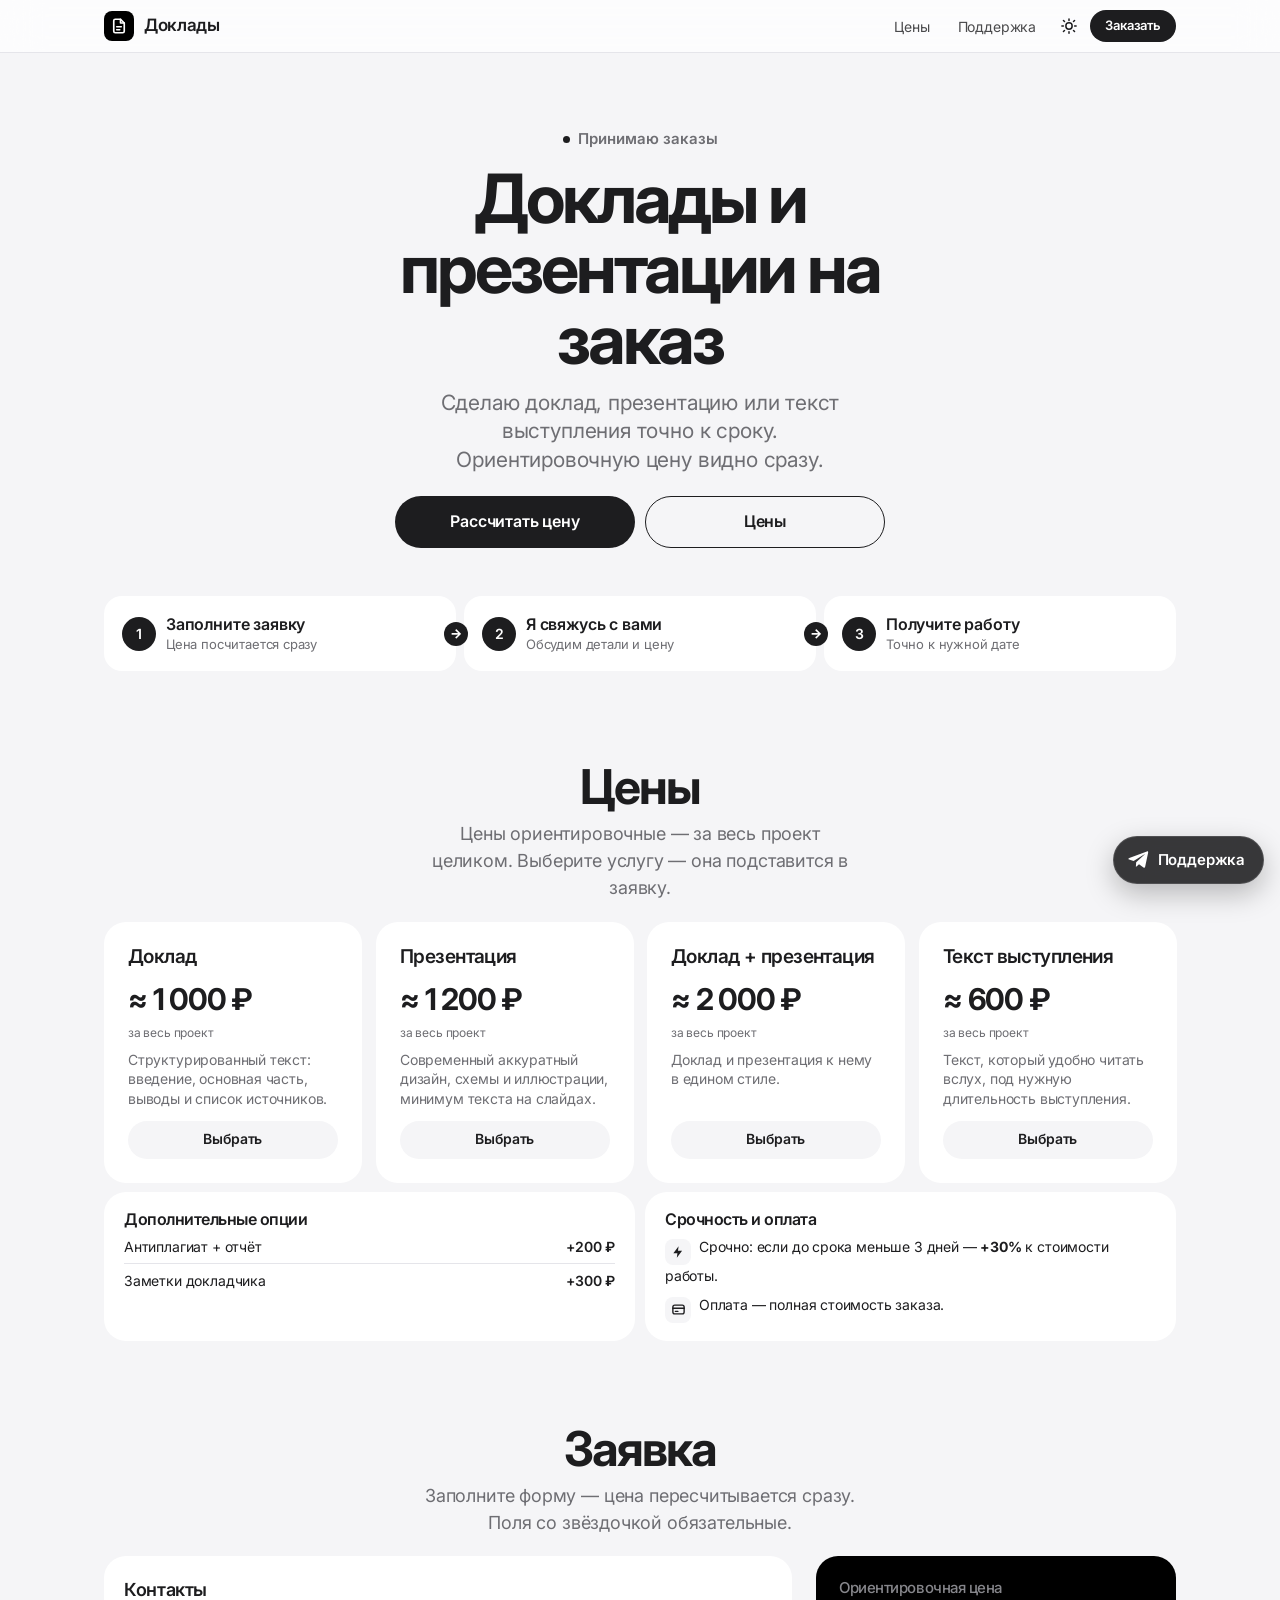
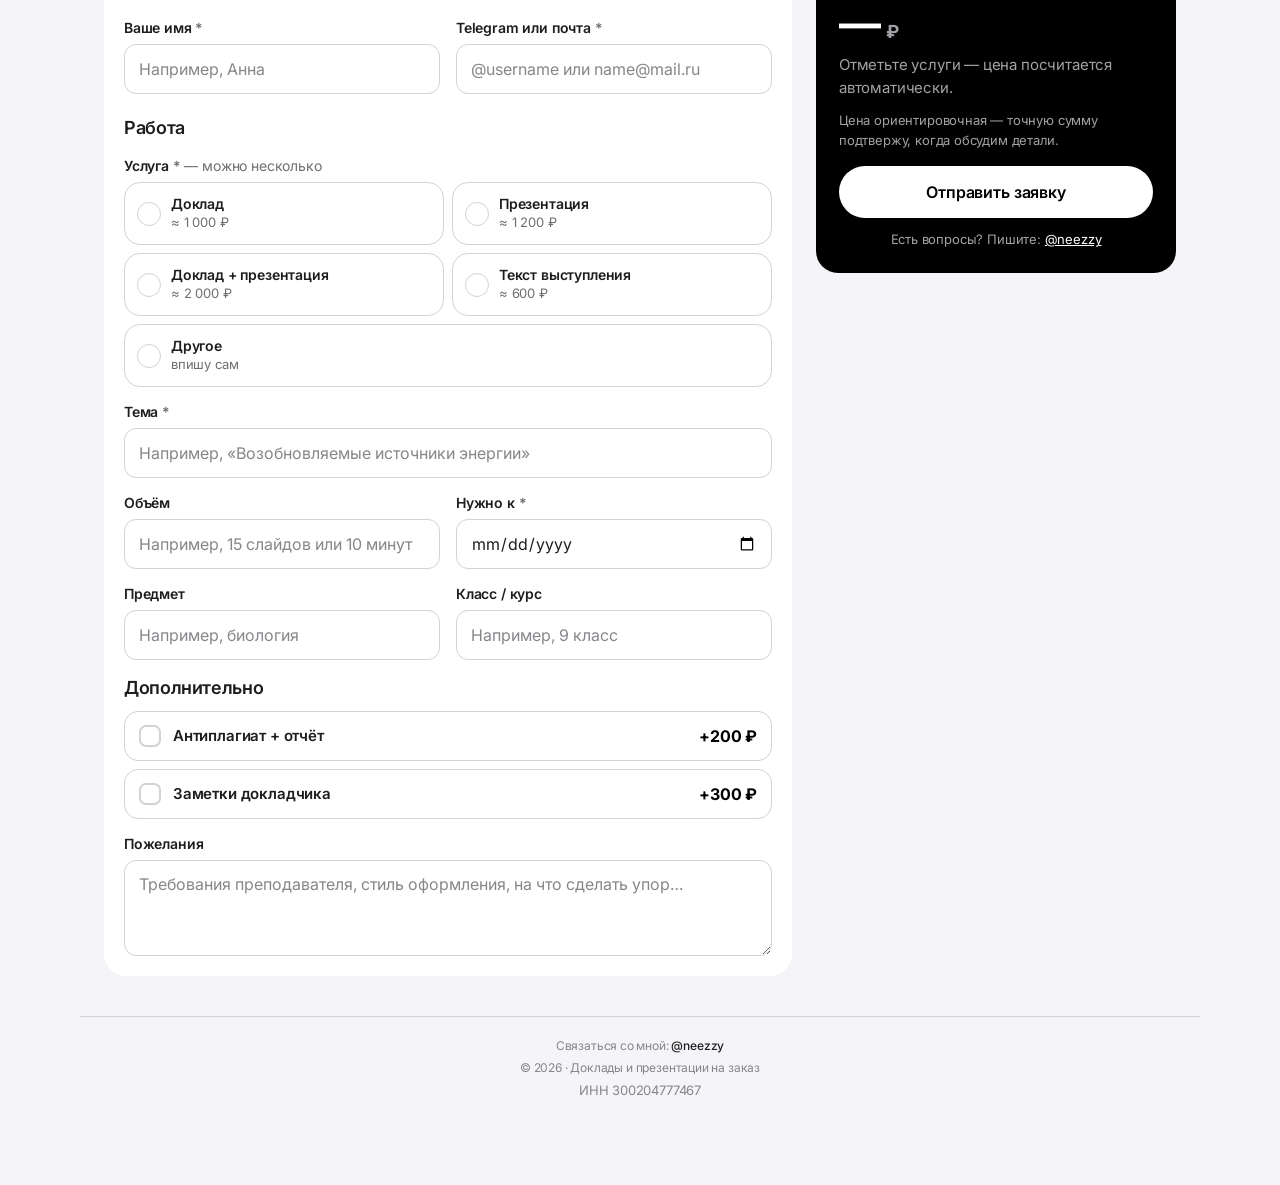
==== commit a40dc8e2: "Несколько услуг в одной заявке и вариант «Другое» со своим описанием (цена по договорённости) Co-Aut" ====
--- a/index.html
+++ b/index.html
@@ -19,7 +19,7 @@
   <link rel="preconnect" href="https://fonts.googleapis.com">
   <link rel="preconnect" href="https://fonts.gstatic.com" crossorigin>
   <link rel="stylesheet" href="https://fonts.googleapis.com/css2?family=Inter:wght@400;500;600;700&display=swap">
-  <link rel="stylesheet" href="app.css?v=8">
+  <link rel="stylesheet" href="app.css?v=9">
 </head>
 <body>
 
@@ -114,10 +114,13 @@
 
         <div class="form-group-title">Работа</div>
         <div class="field">
-          <span class="field-label" id="svcLabel">Услуга <span class="req">*</span> <span class="muted" style="font-weight:400">— отметьте одну</span></span>
-          <div class="svc-pick" id="svcPick" role="radiogroup" aria-labelledby="svcLabel"></div>
-          <input type="hidden" id="f-service" name="serviceId">
-          <div class="err">Выберите услугу</div>
+          <span class="field-label" id="svcLabel">Услуга <span class="req">*</span> <span class="muted" style="font-weight:400">— можно несколько</span></span>
+          <div class="svc-pick" id="svcPick" role="group" aria-labelledby="svcLabel"></div>
+          <div class="svc-other" id="otherBox" hidden>
+            <label class="visually-hidden" for="f-other">Что нужно</label>
+            <textarea id="f-other" name="other" maxlength="300" rows="2" placeholder="Опишите, что нужно: например, реферат, конспект, сайт-визитка…"></textarea>
+          </div>
+          <div class="err" id="svcErr">Отметьте услугу или опишите в «Другое», что нужно</div>
         </div>
         <div class="field">
           <label for="f-topic">Тема <span class="req">*</span></label>
@@ -213,8 +216,8 @@
   </div>
 </div>
 
-<script src="config.js?v=8"></script>
-<script src="common.js?v=8"></script>
+<script src="config.js?v=9"></script>
+<script src="common.js?v=9"></script>
 <script>
 (function () {
   'use strict';
@@ -225,7 +228,7 @@
 
   var form = $('orderForm');
   var f = {
-    name: $('f-name'), contact: $('f-contact'), service: $('f-service'), topic: $('f-topic'),
+    name: $('f-name'), contact: $('f-contact'), topic: $('f-topic'),
     volume: $('f-volume'), deadline: $('f-deadline'), subject: $('f-subject'), grade: $('f-grade'),
     wishes: $('f-wishes'), website: $('f-website')
   };
@@ -304,16 +307,21 @@
   }
 
   function renderFormChoices() {
-    var current = f.service.value;
-    if (!config.services.some(function (s) { return s.id === current; })) current = '';
+    var current = pickedServices();
+    var otherOn = $('otherCheck') ? $('otherCheck').checked : false;
     $('svcPick').innerHTML = config.services.map(function (s) {
       return '<label class="svc-opt">' +
-        '<input type="radio" name="svc" value="' + A.esc(s.id) + '"' + (s.id === current ? ' checked' : '') + '>' +
+        '<input type="checkbox" name="svc" value="' + A.esc(s.id) + '"' + (current.indexOf(s.id) !== -1 ? ' checked' : '') + '>' +
         '<span class="svc-tick" aria-hidden="true"><svg width="14" height="14" viewBox="0 0 24 24" fill="none" stroke="currentColor" stroke-width="3.2" stroke-linecap="round" stroke-linejoin="round"><path d="m5 12.5 4.5 4.5L19 7.5"/></svg></span>' +
         '<span class="svc-name">' + A.esc(s.name) + '</span>' +
         '<span class="svc-price">≈ ' + A.money(s.price) + '</span></label>';
-    }).join('');
-    f.service.value = current;
+    }).join('') +
+      '<label class="svc-opt svc-opt-other">' +
+        '<input type="checkbox" id="otherCheck"' + (otherOn ? ' checked' : '') + '>' +
+        '<span class="svc-tick" aria-hidden="true"><svg width="14" height="14" viewBox="0 0 24 24" fill="none" stroke="currentColor" stroke-width="3.2" stroke-linecap="round" stroke-linejoin="round"><path d="m5 12.5 4.5 4.5L19 7.5"/></svg></span>' +
+        '<span class="svc-name">Другое</span>' +
+        '<span class="svc-price">впишу сам</span></label>';
+    $('otherBox').hidden = !otherOn;
     markPicked();
 
     var checked = selectedOptions();
@@ -325,21 +333,28 @@
     }).join('');
   }
 
-  /** Отмечаем выбранную услугу и в карточках цен. */
+  function pickedServices() {
+    return Array.prototype.map.call(form.querySelectorAll('input[name="svc"]:checked'), function (x) { return x.value; });
+  }
+
+  /** Отмечаем выбранные услуги и в карточках цен. */
   function markPicked() {
-    var id = f.service.value;
+    var ids = pickedServices();
     document.querySelectorAll('[data-pick]').forEach(function (b) {
-      var on = b.getAttribute('data-pick') === id;
+      var on = ids.indexOf(b.getAttribute('data-pick')) !== -1;
       b.closest('.service').classList.toggle('picked', on);
-      b.textContent = on ? '✓ Выбрано' : 'Выбрать';
+      b.textContent = on ? '✓ В заявке' : 'Выбрать';
     });
   }
 
-  function pickService(id) {
+  /** Кнопка «Выбрать» в карточке цены: добавить услугу в заявку или убрать. */
+  function toggleService(id) {
     var r = form.querySelector('input[name="svc"][value="' + (window.CSS && CSS.escape ? CSS.escape(id) : id) + '"]');
-    if (r) r.checked = true;
+    if (!r) return false;
+    r.checked = !r.checked;
     $('svcPick').closest('.field').classList.remove('invalid');
     updateSummary();
+    return r.checked;
   }
 
   function selectedOptions() {
@@ -347,11 +362,11 @@
   }
 
   function readForm() {
-    var r = form.querySelector('input[name="svc"]:checked');
-    f.service.value = r ? r.value : '';
     markPicked();
+    var otherOn = $('otherCheck') && $('otherCheck').checked;
     return {
-      name: f.name.value, contact: f.contact.value, serviceId: f.service.value, topic: f.topic.value,
+      name: f.name.value, contact: f.contact.value, serviceIds: pickedServices(),
+      other: otherOn ? $('f-other').value.trim() : '', topic: f.topic.value,
       volume: f.volume.value, deadline: f.deadline.value, subject: f.subject.value, grade: f.grade.value,
       wishes: f.wishes.value, options: selectedOptions(), website: f.website.value
     };
@@ -365,12 +380,15 @@
       lastTotal = null;
       $('summaryBody').innerHTML =
         '<div class="summary-total">— <small>₽</small></div>' +
-        '<p class="summary-empty">Выберите услугу — цена посчитается автоматически.</p>' +
+        '<p class="summary-empty">' + ($('otherCheck') && $('otherCheck').checked ? 'Опишите в «Другое», что нужно, — цену назову после обсуждения.' : 'Отметьте услуги — цена посчитается автоматически.') + '</p>' +
         (config.note ? '<p class="summary-note">' + A.esc(config.note) + '</p>' : '');
       return;
     }
     var lines = [];
-    lines.push('<li><span>' + A.esc(c.service.name) + ' (весь проект)</span><span>' + A.money(c.base) + '</span></li>');
+    c.services.forEach(function (sv) {
+      lines.push('<li><span>' + A.esc(sv.name) + '</span><span>' + A.money(sv.price) + '</span></li>');
+    });
+    if (c.other) lines.push('<li><span>Другое: ' + A.esc(c.other) + '</span><span>по договорённости</span></li>');
     c.options.forEach(function (o) {
       lines.push('<li><span>' + A.esc(o.name) + '</span><span>+' + A.money(o.price) + '</span></li>');
     });
@@ -379,7 +397,7 @@
       lines.push('<li class="urgent"><span>Срочность (' + when + '), +' + config.urgency.percent + '%</span><span>+' + A.money(c.urgencySum) + '</span></li>');
     }
     $('summaryBody').innerHTML =
-      '<div class="summary-total' + (lastTotal !== null && lastTotal !== c.total ? ' pop' : '') + '">≈ ' + A.money(c.total) + '</div>' +
+      '<div class="summary-total' + (lastTotal !== null && lastTotal !== c.total ? ' pop' : '') + '">' + (c.total > 0 ? '≈ ' + A.money(c.total) + (c.negotiable ? ' <small>+ другое</small>' : '') : '<span style="font-size:.6em">По договорённости</span>') + '</div>' +
       '<ul class="summary-lines">' + lines.join('') + '</ul>' +
       (config.note ? '<p class="summary-note">' + A.esc(config.note) + '</p>' : '');
     lastTotal = c.total;
@@ -403,9 +421,14 @@
   $('servicesGrid').addEventListener('click', function (e) {
     var btn = e.target.closest('[data-pick]');
     if (!btn) return;
-    pickService(btn.getAttribute('data-pick'));
-    document.getElementById('order').scrollIntoView({ behavior: 'smooth', block: 'start' });
-    setTimeout(function () { (f.name.value ? f.topic : f.name).focus({ preventScroll: true }); }, 450);
+    var added = toggleService(btn.getAttribute('data-pick'));
+    A.toast(added ? 'Добавлено в заявку' : 'Убрано из заявки');
+  });
+
+  form.addEventListener('change', function (e) {
+    if (e.target.id !== 'otherCheck') return;
+    $('otherBox').hidden = !e.target.checked;
+    if (e.target.checked) setTimeout(function () { $('f-other').focus(); }, 50);
   });
 
   form.addEventListener('input', function (e) {
@@ -426,11 +449,13 @@
     var dl = A.daysUntil(f.deadline.value);
     check(f.name, f.name.value.trim().length > 0);
     check(f.contact, !!A.contactKind(f.contact.value));
-    check($('svcPick'), !!f.service.value);
+    var otherOn = $('otherCheck').checked, otherText = $('f-other').value.trim();
+    $('svcErr').textContent = otherOn && !otherText ? 'Опишите в «Другое», что нужно' : 'Отметьте услугу или опишите в «Другое», что нужно';
+    check($('svcPick'), (pickedServices().length > 0 || (otherOn && otherText)) && !(otherOn && !otherText));
     check(f.topic, f.topic.value.trim().length > 0);
     check(f.deadline, dl !== null && dl >= 0 && dl <= 730);
     if (bad.length) {
-      (bad[0].id === 'svcPick' ? bad[0].querySelector('input') : bad[0]).focus({ preventScroll: true });
+      (bad[0].id === 'svcPick' ? ($('otherCheck').checked && !$('f-other').value.trim() ? $('f-other') : bad[0].querySelector('input')) : bad[0]).focus({ preventScroll: true });
       bad[0].scrollIntoView({ behavior: 'smooth', block: 'center' });
     }
     return !bad.length;
@@ -450,11 +475,11 @@
     A.api('order', { order: input }).then(function (res) {
       A.lsSet(CLIENT_KEY, { name: input.name.trim(), contact: input.contact.trim() });
       var total = res.total != null ? res.total : calc.total;
-      var service = config.services.filter(function (x) { return x.id === input.serviceId; })[0];
-      saveMyOrder({ id: String(res.id), service: service ? service.name : '', topic: input.topic.trim(), total: total, payToken: res.payToken || '', created: A.todayStr() });
+      var names = calc.ok ? calc.services.map(function (x) { return x.name; }).concat(calc.other ? ['Другое'] : []).join(', ') : '';
+      saveMyOrder({ id: String(res.id), service: names, topic: input.topic.trim(), total: total, payToken: res.payToken || '', created: A.todayStr() });
       $('doneId').textContent = '№' + (res.id || '—');
-      $('doneTotal').textContent = '≈ ' + A.money(total);
-      var canPay = !!(config.payEnabled && res.payToken);
+      $('doneTotal').textContent = total > 0 ? '≈ ' + A.money(total) + (calc.negotiable ? ' + «Другое» по договорённости' : '') : 'по договорённости';
+      var canPay = !!(config.payEnabled && res.payToken && total > 0);
       $('donePayBtn').hidden = !canPay;
       if (canPay) {
         $('donePayBtn').href = payHref(res.id, res.payToken);
@@ -469,6 +494,7 @@
       // Очищаем поля заказа, имя и контакт оставляем
       [f.topic, f.volume, f.deadline, f.subject, f.grade, f.wishes].forEach(function (el) { el.value = ''; });
       form.querySelectorAll('input[name="svc"]').forEach(function (x) { x.checked = false; });
+      $('otherCheck').checked = false; $('f-other').value = ''; $('otherBox').hidden = true;
       form.querySelectorAll('input[name="options"]').forEach(function (x) { x.checked = false; });
       updateSummary();
     }).catch(function (err) {
@@ -502,7 +528,7 @@
         '<div class="my-order-info"><b>' + A.esc(o.service || 'Заявка') + (o.topic ? ' · ' + A.esc(o.topic) : '') + '</b>' +
           A.esc(A.fmtDate(o.created)) + (o.total ? ' · ≈ ' + A.money(o.total) : '') + '</div>' +
         '<div class="my-order-actions">' +
-          (config.payEnabled && o.payToken ? '<a class="btn btn-primary" href="' + A.esc(payHref(o.id, o.payToken)) + '">Оплатить</a>' : '') +
+          (config.payEnabled && o.payToken && o.total > 0 ? '<a class="btn btn-primary" href="' + A.esc(payHref(o.id, o.payToken)) + '">Оплатить</a>' : '') +
           (write ? '<a class="btn btn-soft" href="' + A.esc(write) + '" target="_blank" rel="noopener">Написать</a>' : '') +
         '</div></div>';
     }).join('');
--- a/app.css
+++ b/app.css
@@ -1182,3 +1182,7 @@
 .service.picked { box-shadow: 0 0 0 2px var(--text); }
 .service.picked [data-pick] { background: var(--text); color: var(--on-accent); }
 @media (min-width: 600px) { .svc-pick { grid-template-columns: repeat(4, 1fr); } .order-grid .svc-pick { grid-template-columns: repeat(2, 1fr); } }
+.svc-opt-other { grid-column: 1 / -1; }
+.svc-opt-other .svc-price { font-style: normal; }
+.svc-other { margin-top: 8px; animation: rise .4s var(--ease) both; }
+.svc-other textarea { min-height: 64px; }
